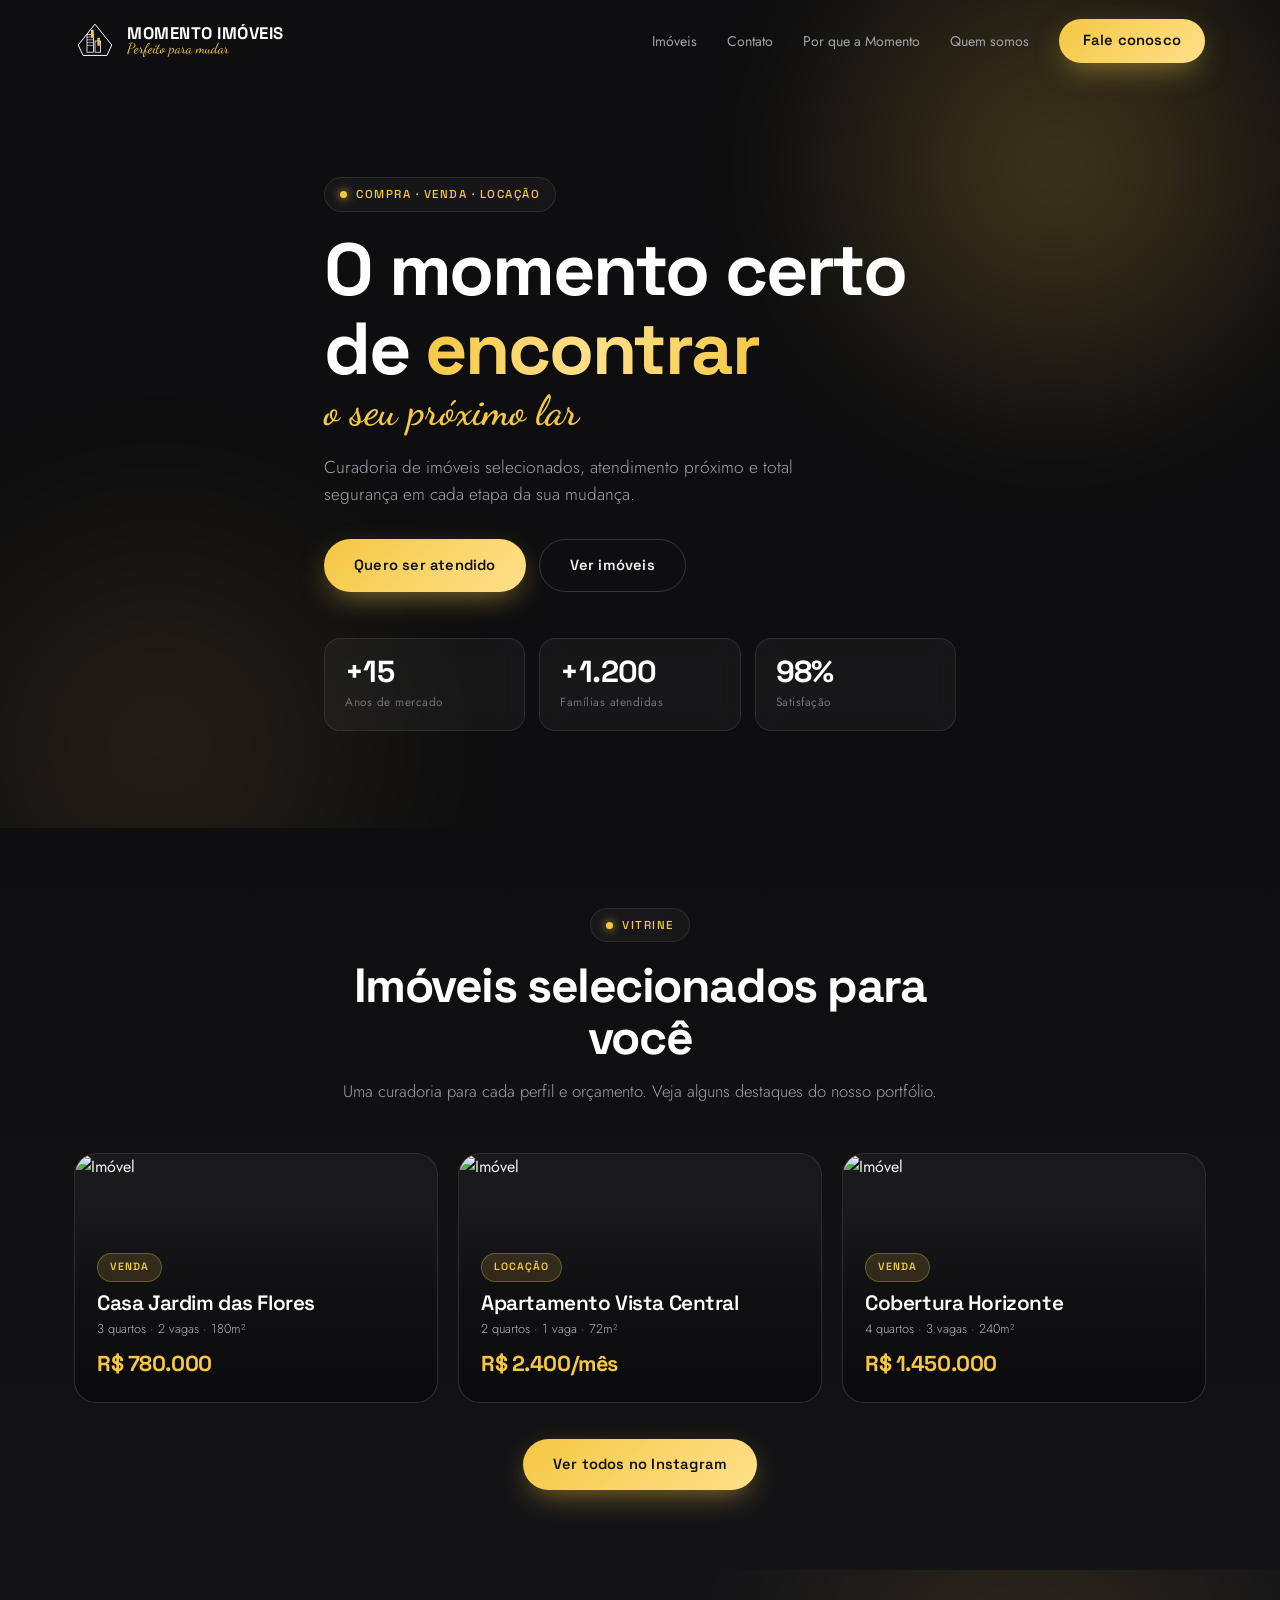
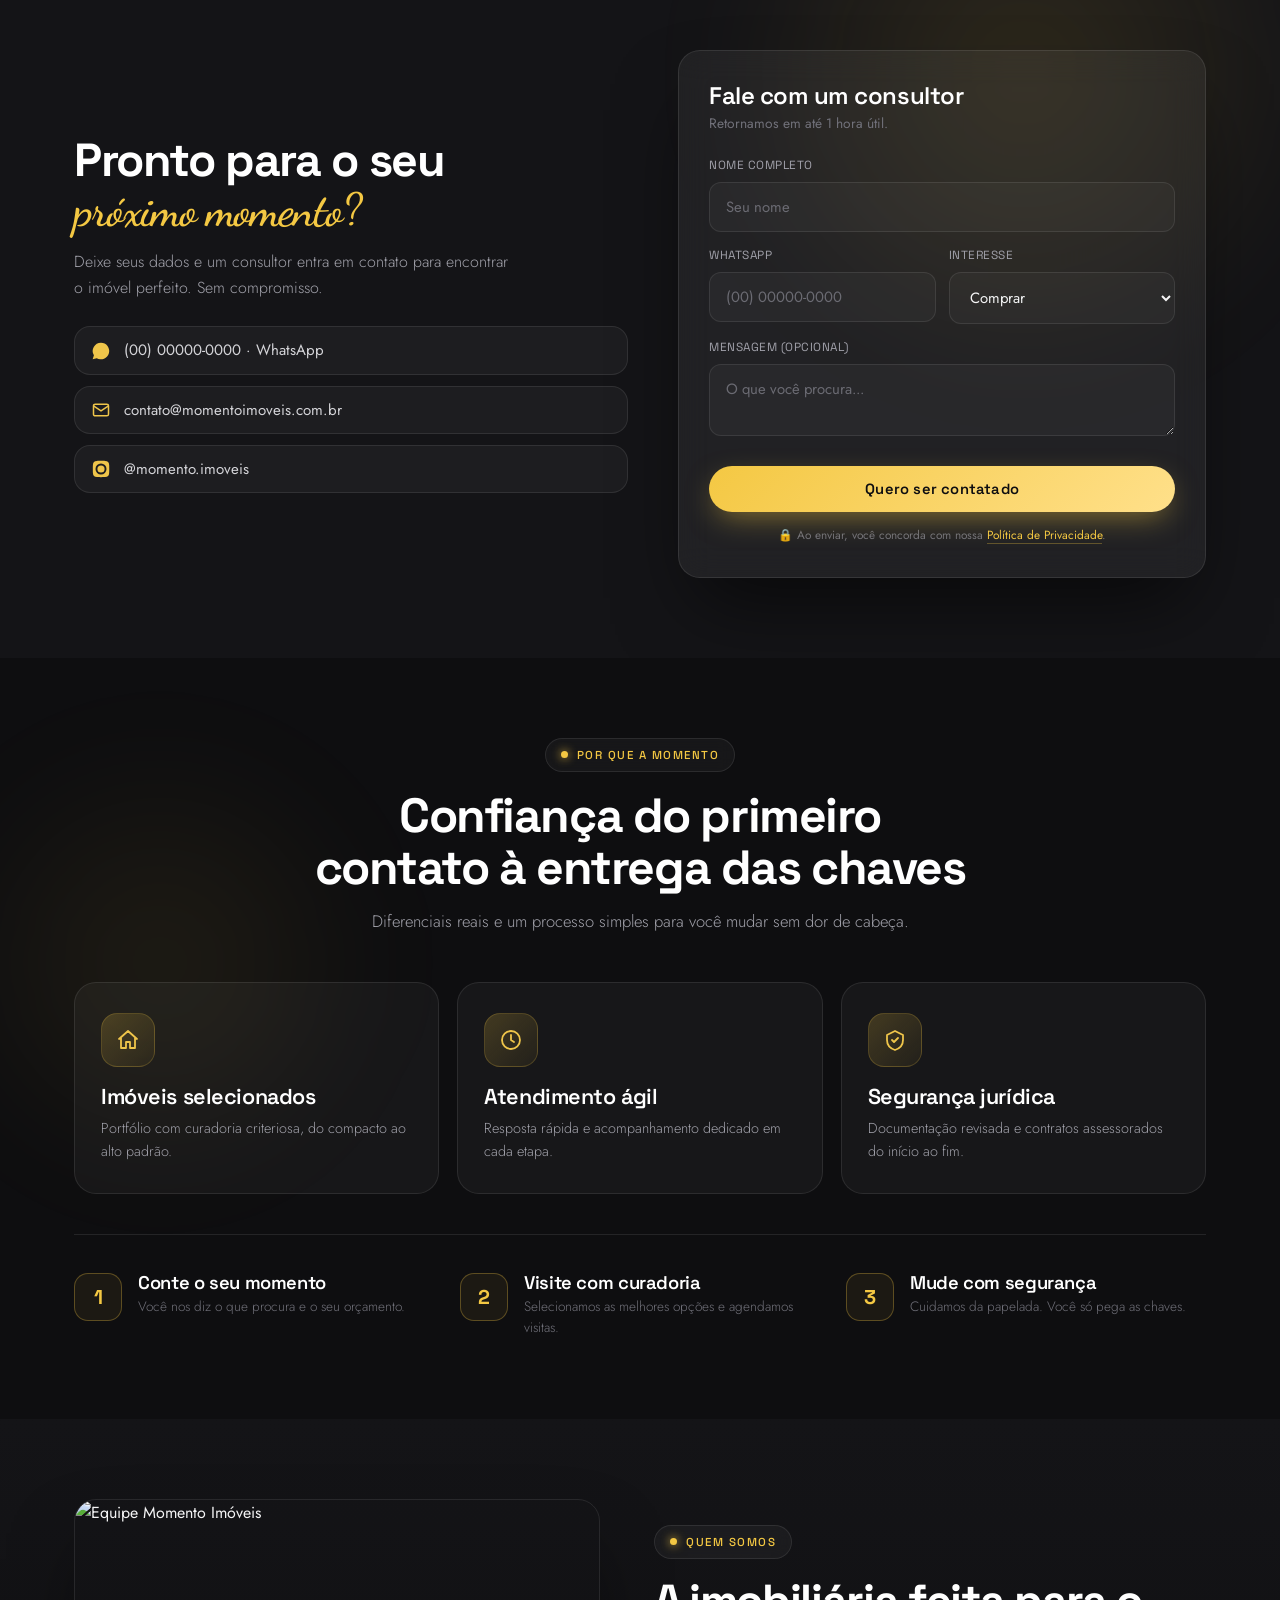
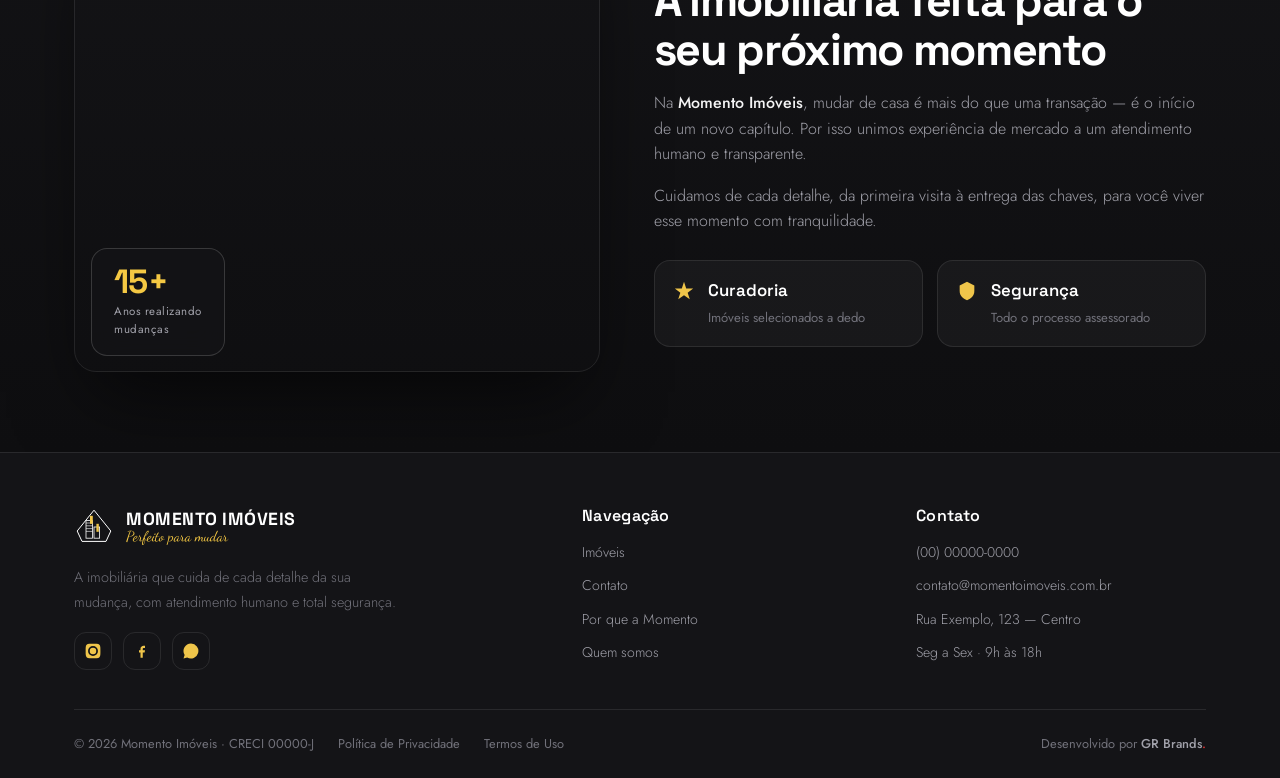
==== index.html @ 6d459412 "Add files via upload" ====
<!DOCTYPE html>
<html lang="pt-BR">
<head>
<meta charset="UTF-8">
<meta name="viewport" content="width=device-width, initial-scale=1.0">
<title>Momento Imóveis — Perfeito para mudar</title>
<meta name="description" content="Momento Imóveis: encontre o imóvel perfeito para o seu próximo momento. Compra, venda e locação com atendimento personalizado.">
<link rel="icon" type="image/svg+xml" href="favicon.svg">
<link rel="apple-touch-icon" href="favicon.svg">
<link rel="preconnect" href="https://fonts.googleapis.com">
<link rel="preconnect" href="https://fonts.gstatic.com" crossorigin>
<link href="https://fonts.googleapis.com/css2?family=Dancing+Script:wght@600&family=Jost:wght@300;400;500;600;700&family=Space+Grotesk:wght@400;500;600;700&display=swap" rel="stylesheet">
<link rel="stylesheet" href="styles.css">
</head>
<body>

<!-- HEADER -->
<header id="header">
  <div class="wrap nav">
    <a href="#topo" class="brand">
      <svg class="logo-mark" viewBox="0 0 100 100" fill="none" xmlns="http://www.w3.org/2000/svg" aria-hidden="true">
        <path d="M20 86 L8 60 L50 8 L92 60 L80 86 Z" stroke="#fff" stroke-width="2.5" fill="none"/>
        <rect x="30" y="34" width="16" height="44" stroke="#fff" stroke-width="2" fill="none"/>
        <path d="M30 40h16M30 47h16M30 54h16M30 61h16" stroke="#fff" stroke-width="1.5"/>
        <rect x="50" y="50" width="14" height="28" stroke="#fff" stroke-width="2" fill="none"/>
        <rect x="40" y="22" width="7" height="20" fill="#efc54a"/>
        <rect x="56" y="42" width="6" height="20" fill="#efc54a"/>
      </svg>
      <span class="brand-text"><span class="name">MOMENTO IMÓVEIS</span><span class="tag">Perfeito para mudar</span></span>
    </a>
    <nav class="nav-links" id="navLinks">
      <a href="#imoveis">Imóveis</a>
      <a href="#contato">Contato</a>
      <a href="#porque">Por que a Momento</a>
      <a href="#sobre">Quem somos</a>
      <a href="#contato" class="btn" style="padding:10px 24px">Fale conosco</a>
    </nav>
    <button class="menu-toggle" id="menuToggle" aria-label="Menu"><span></span><span></span><span></span></button>
  </div>
</header>

<!-- 1. HERO -->
<section class="hero" id="topo">
  <div class="hero-bg"></div>
  <div class="wrap hero-content reveal">
    <span class="eyebrow">Compra · Venda · Locação</span>
    <h1>O momento certo de <span class="grad-text">encontrar</span><span class="script">o seu próximo lar</span></h1>
    <p>Curadoria de imóveis selecionados, atendimento próximo e total segurança em cada etapa da sua mudança.</p>
    <div class="hero-cta">
      <a href="#contato" class="btn">Quero ser atendido</a>
      <a href="#imoveis" class="btn btn-ghost">Ver imóveis</a>
    </div>
    <div class="hero-stats">
      <div><div class="num">+15</div><div class="lbl">Anos de mercado</div></div>
      <div><div class="num">+1.200</div><div class="lbl">Famílias atendidas</div></div>
      <div><div class="num">98%</div><div class="lbl">Satisfação</div></div>
    </div>
  </div>
</section>

<!-- 2. GALERIA -->
<section class="gallery" id="imoveis">
  <div class="wrap">
    <div class="sec-head reveal">
      <span class="eyebrow dark">Vitrine</span>
      <h2>Imóveis selecionados para você</h2>
      <p>Uma curadoria para cada perfil e orçamento. Veja alguns destaques do nosso portfólio.</p>
    </div>
    <div class="grid">
      <div class="prop reveal">
        <img src="https://images.unsplash.com/photo-1568605114967-8130f3a36994?auto=format&fit=crop&w=700&q=80" alt="Imóvel">
        <div class="info"><span class="tagp">Venda</span><h3>Casa Jardim das Flores</h3><div class="meta">3 quartos · 2 vagas · 180m²</div><div class="price">R$ 780.000</div></div>
      </div>
      <div class="prop reveal">
        <img src="https://images.unsplash.com/photo-1545324418-cc1a3fa10c00?auto=format&fit=crop&w=700&q=80" alt="Imóvel">
        <div class="info"><span class="tagp">Locação</span><h3>Apartamento Vista Central</h3><div class="meta">2 quartos · 1 vaga · 72m²</div><div class="price">R$ 2.400/mês</div></div>
      </div>
      <div class="prop reveal">
        <img src="https://images.unsplash.com/photo-1512917774080-9991f1c4c750?auto=format&fit=crop&w=700&q=80" alt="Imóvel">
        <div class="info"><span class="tagp">Venda</span><h3>Cobertura Horizonte</h3><div class="meta">4 quartos · 3 vagas · 240m²</div><div class="price">R$ 1.450.000</div></div>
      </div>
    </div>
    <div class="center reveal">
      <a href="https://www.instagram.com/momento.imoveis/" target="_blank" rel="noopener" class="btn">Ver todos no Instagram</a>
    </div>
  </div>
</section>

<!-- 3. FORMULÁRIO (3ª dobra) -->
<section class="lead" id="contato">
  <div class="wrap lead-grid">
    <div class="lead-text reveal">
      <h2>Pronto para o seu <span class="script">próximo momento?</span></h2>
      <p>Deixe seus dados e um consultor entra em contato para encontrar o imóvel perfeito. Sem compromisso.</p>
      <div class="lead-contacts">
        <a href="https://wa.me/5500000000000" target="_blank" rel="noopener"><svg width="20" height="20" viewBox="0 0 24 24" fill="#efc54a"><path d="M12 2a10 10 0 00-8.5 15.2L2 22l4.9-1.3A10 10 0 1012 2z"/></svg> (00) 00000-0000 · WhatsApp</a>
        <a href="mailto:contato@momentoimoveis.com.br"><svg width="20" height="20" viewBox="0 0 24 24" fill="none"><rect x="3" y="5" width="18" height="14" rx="2" stroke="#efc54a" stroke-width="1.8"/><path d="M3 7l9 6 9-6" stroke="#efc54a" stroke-width="1.8"/></svg> contato@momentoimoveis.com.br</a>
        <a href="https://www.instagram.com/momento.imoveis/" target="_blank" rel="noopener"><svg width="20" height="20" viewBox="0 0 24 24" fill="#efc54a"><path d="M12 2.2c3.2 0 3.6 0 4.9.1 3.3.1 4.8 1.7 4.9 4.9.1 1.3.1 1.6.1 4.8s0 3.6-.1 4.8c-.1 3.2-1.6 4.8-4.9 4.9-1.3.1-1.6.1-4.9.1s-3.6 0-4.8-.1c-3.3-.1-4.8-1.7-4.9-4.9C2.2 15.6 2.2 15.2 2.2 12s0-3.6.1-4.9C2.4 3.9 3.9 2.4 7.1 2.3 8.4 2.2 8.8 2.2 12 2.2zm0 3.2A6.6 6.6 0 1018.6 12 6.6 6.6 0 0012 5.4zm0 10.9A4.3 4.3 0 1116.3 12 4.3 4.3 0 0112 16.3zm6.8-11.2a1.5 1.5 0 11-1.5-1.5 1.5 1.5 0 011.5 1.5z"/></svg> @momento.imoveis</a>
      </div>
    </div>
    <form class="reveal" id="leadForm">
      <h3>Fale com um consultor</h3>
      <p class="sub">Retornamos em até 1 hora útil.</p>
      <div class="field"><label for="nome">Nome completo</label><input id="nome" type="text" placeholder="Seu nome" required></div>
      <div class="row2">
        <div class="field"><label for="tel">WhatsApp</label><input id="tel" type="tel" placeholder="(00) 00000-0000" required></div>
        <div class="field"><label for="interesse">Interesse</label>
          <select id="interesse"><option>Comprar</option><option>Alugar</option><option>Vender/anunciar</option><option>Dúvidas</option></select>
        </div>
      </div>
      <div class="field"><label for="msg">Mensagem (opcional)</label><textarea id="msg" rows="2" placeholder="O que você procura..."></textarea></div>
      <button type="submit" class="btn">Quero ser contatado</button>
      <p class="privacy">🔒 Ao enviar, você concorda com nossa <a href="#" data-modal="modalPrivacidade">Política de Privacidade</a>.</p>
    </form>
  </div>
</section>

<!-- 4. POR QUE A MOMENTO + COMO FUNCIONA (mesclado) -->
<section class="why" id="porque">
  <div class="wrap">
    <div class="sec-head reveal">
      <span class="eyebrow">Por que a Momento</span>
      <h2>Confiança do primeiro contato à entrega das chaves</h2>
      <p>Diferenciais reais e um processo simples para você mudar sem dor de cabeça.</p>
    </div>
    <div class="why-grid">
      <div class="why-card reveal">
        <div class="ico"><svg width="24" height="24" viewBox="0 0 24 24" fill="none"><path d="M3 11l9-8 9 8M5 10v10h5v-6h4v6h5V10" stroke="#efc54a" stroke-width="1.8" stroke-linecap="round" stroke-linejoin="round"/></svg></div>
        <h3>Imóveis selecionados</h3><p>Portfólio com curadoria criteriosa, do compacto ao alto padrão.</p>
      </div>
      <div class="why-card reveal">
        <div class="ico"><svg width="24" height="24" viewBox="0 0 24 24" fill="none"><path d="M12 3a9 9 0 100 18 9 9 0 000-18zm0 4v5l3 2" stroke="#efc54a" stroke-width="1.8" stroke-linecap="round" stroke-linejoin="round"/></svg></div>
        <h3>Atendimento ágil</h3><p>Resposta rápida e acompanhamento dedicado em cada etapa.</p>
      </div>
      <div class="why-card reveal">
        <div class="ico"><svg width="24" height="24" viewBox="0 0 24 24" fill="none"><path d="M9 12l2 2 4-4M12 3l8 4v5c0 5-3.4 8.5-8 10-4.6-1.5-8-5-8-10V7z" stroke="#efc54a" stroke-width="1.8" stroke-linecap="round" stroke-linejoin="round"/></svg></div>
        <h3>Segurança jurídica</h3><p>Documentação revisada e contratos assessorados do início ao fim.</p>
      </div>
    </div>
    <div class="steps-bar">
      <div class="step reveal"><div class="n">1</div><div><h4>Conte o seu momento</h4><p>Você nos diz o que procura e o seu orçamento.</p></div></div>
      <div class="step reveal"><div class="n">2</div><div><h4>Visite com curadoria</h4><p>Selecionamos as melhores opções e agendamos visitas.</p></div></div>
      <div class="step reveal"><div class="n">3</div><div><h4>Mude com segurança</h4><p>Cuidamos da papelada. Você só pega as chaves.</p></div></div>
    </div>
  </div>
</section>

<!-- 5. QUEM SOMOS -->
<section id="sobre">
  <div class="wrap about-grid">
    <div class="about-img reveal">
      <img src="https://images.unsplash.com/photo-1582407947304-fd86f028f716?auto=format&fit=crop&w=900&q=80" alt="Equipe Momento Imóveis">
      <div class="badge"><div class="num">15+</div><div class="lbl">Anos realizando<br>mudanças</div></div>
    </div>
    <div class="about-text reveal">
      <span class="eyebrow dark">Quem somos</span>
      <h2>A imobiliária feita para o seu próximo momento</h2>
      <p>Na <strong>Momento Imóveis</strong>, mudar de casa é mais do que uma transação — é o início de um novo capítulo. Por isso unimos experiência de mercado a um atendimento humano e transparente.</p>
      <p>Cuidamos de cada detalhe, da primeira visita à entrega das chaves, para você viver esse momento com tranquilidade.</p>
      <div class="about-values">
        <div class="v"><svg width="22" height="22" viewBox="0 0 24 24"><path d="M12 2l2.4 7.4H22l-6 4.5 2.3 7.1-6.3-4.5L5.7 21 8 13.9 2 9.4h7.6z" fill="#efc54a"/></svg><div><strong>Curadoria</strong><span>Imóveis selecionados a dedo</span></div></div>
        <div class="v"><svg width="22" height="22" viewBox="0 0 24 24"><path d="M12 2l8 4v6c0 5-3.4 8.5-8 10-4.6-1.5-8-5-8-10V6z" fill="#efc54a"/></svg><div><strong>Segurança</strong><span>Todo o processo assessorado</span></div></div>
      </div>
    </div>
  </div>
</section>

<!-- FOOTER -->
<footer>
  <div class="wrap">
    <div class="foot-grid">
      <div class="foot-brand">
        <div class="brand">
          <svg class="logo-mark" viewBox="0 0 100 100" fill="none" xmlns="http://www.w3.org/2000/svg" aria-hidden="true">
            <path d="M20 86 L8 60 L50 8 L92 60 L80 86 Z" stroke="#fff" stroke-width="2.5" fill="none"/>
            <rect x="30" y="34" width="16" height="44" stroke="#fff" stroke-width="2" fill="none"/>
            <path d="M30 40h16M30 47h16M30 54h16M30 61h16" stroke="#fff" stroke-width="1.5"/>
            <rect x="50" y="50" width="14" height="28" stroke="#fff" stroke-width="2" fill="none"/>
            <rect x="40" y="22" width="7" height="20" fill="#efc54a"/>
            <rect x="56" y="42" width="6" height="20" fill="#efc54a"/>
          </svg>
          <span class="brand-text"><span class="name">MOMENTO IMÓVEIS</span><span class="tag">Perfeito para mudar</span></span>
        </div>
        <p>A imobiliária que cuida de cada detalhe da sua mudança, com atendimento humano e total segurança.</p>
        <div class="socials">
          <a href="https://www.instagram.com/momento.imoveis/" target="_blank" rel="noopener" aria-label="Instagram"><svg width="18" height="18" viewBox="0 0 24 24"><path fill="#efc54a" d="M12 2.2c3.2 0 3.6 0 4.9.1 3.3.1 4.8 1.7 4.9 4.9.1 1.3.1 1.6.1 4.8s0 3.6-.1 4.8c-.1 3.2-1.6 4.8-4.9 4.9-1.3.1-1.6.1-4.9.1s-3.6 0-4.8-.1c-3.3-.1-4.8-1.7-4.9-4.9C2.2 15.6 2.2 15.2 2.2 12s0-3.6.1-4.9C2.4 3.9 3.9 2.4 7.1 2.3 8.4 2.2 8.8 2.2 12 2.2zm0 3.2A6.6 6.6 0 1018.6 12 6.6 6.6 0 0012 5.4zm0 10.9A4.3 4.3 0 1116.3 12 4.3 4.3 0 0112 16.3zm6.8-11.2a1.5 1.5 0 11-1.5-1.5 1.5 1.5 0 011.5 1.5z"/></svg></a>
          <a href="#" aria-label="Facebook"><svg width="18" height="18" viewBox="0 0 24 24"><path fill="#efc54a" d="M14 8h2V5h-2c-2.2 0-4 1.8-4 4v2H8v3h2v7h3v-7h2.5l.5-3H13V9c0-.6.4-1 1-1z"/></svg></a>
          <a href="https://wa.me/5500000000000" target="_blank" rel="noopener" aria-label="WhatsApp"><svg width="18" height="18" viewBox="0 0 24 24"><path fill="#efc54a" d="M12 2a10 10 0 00-8.5 15.2L2 22l4.9-1.3A10 10 0 1012 2z"/></svg></a>
        </div>
      </div>
      <div class="foot-col">
        <h4>Navegação</h4>
        <a href="#imoveis">Imóveis</a><a href="#contato">Contato</a><a href="#porque">Por que a Momento</a><a href="#sobre">Quem somos</a>
      </div>
      <div class="foot-col">
        <h4>Contato</h4>
        <p>(00) 00000-0000</p><p>contato@momentoimoveis.com.br</p><p>Rua Exemplo, 123 — Centro</p><p>Seg a Sex · 9h às 18h</p>
      </div>
    </div>
    <div class="foot-bottom">
      <div class="foot-legal">
        <span>© <span id="year">2026</span> Momento Imóveis · CRECI 00000-J</span>
        <a data-modal="modalPrivacidade">Política de Privacidade</a>
        <a data-modal="modalTermos">Termos de Uso</a>
      </div>
      <div class="foot-by">
        Desenvolvido por <a href="https://grbrands.com.br" target="_blank" rel="noopener">GR Brands<span class="dot">.</span></a>
      </div>
    </div>
  </div>
</footer>

<!-- MODAL: POLÍTICA DE PRIVACIDADE -->
<div class="modal-overlay" id="modalPrivacidade" role="dialog" aria-modal="true" aria-labelledby="tPriv">
  <div class="modal">
    <div class="modal-head">
      <div>
        <h3 id="tPriv">Política de Privacidade</h3>
        <p class="upd">Em conformidade com a Lei nº 13.709/2018 (LGPD) · Última atualização: 2026</p>
      </div>
      <button class="modal-close" aria-label="Fechar">&times;</button>
    </div>
    <div class="modal-body">
      <p>A <strong>Momento Imóveis</strong> ("nós") respeita a sua privacidade e está comprometida com a proteção dos seus dados pessoais, nos termos da <strong>Lei Geral de Proteção de Dados — Lei nº 13.709/2018 (LGPD)</strong>.</p>

      <h4>1. Dados que coletamos</h4>
      <p>Coletamos os dados que você nos fornece voluntariamente por meio dos formulários e canais de contato, tais como: nome, telefone/WhatsApp, e-mail e mensagens. Também podemos coletar dados de navegação (cookies, endereço IP e páginas acessadas) para melhorar sua experiência.</p>

      <h4>2. Finalidade do tratamento</h4>
      <ul>
        <li>Responder a solicitações e prestar atendimento sobre imóveis;</li>
        <li>Enviar informações, propostas e oportunidades compatíveis com o seu interesse;</li>
        <li>Cumprir obrigações legais, regulatórias e contratuais;</li>
        <li>Aprimorar nossos serviços e a usabilidade do site.</li>
      </ul>

      <h4>3. Base legal</h4>
      <p>O tratamento ocorre mediante o seu <strong>consentimento</strong>, para a <strong>execução de contrato</strong> ou procedimentos preliminares a seu pedido, e para o atendimento de <strong>obrigações legais</strong> e <strong>legítimo interesse</strong>, conforme o art. 7º da LGPD.</p>

      <h4>4. Compartilhamento</h4>
      <p>Não vendemos seus dados. O compartilhamento ocorre apenas com parceiros e fornecedores estritamente necessários à prestação do serviço (ex.: assessoria jurídica, instituições financeiras e cartórios) e quando exigido por autoridade competente.</p>

      <h4>5. Armazenamento e segurança</h4>
      <p>Adotamos medidas técnicas e administrativas para proteger seus dados contra acessos não autorizados, perda ou alteração. Os dados são mantidos apenas pelo período necessário às finalidades informadas ou às exigências legais.</p>

      <h4>6. Seus direitos como titular</h4>
      <p>Você pode, a qualquer momento e gratuitamente: confirmar a existência de tratamento; acessar, corrigir ou atualizar seus dados; solicitar anonimização, bloqueio ou eliminação; revogar o consentimento; e solicitar a portabilidade, nos termos do art. 18 da LGPD.</p>

      <h4>7. Cookies</h4>
      <p>Utilizamos cookies para funcionamento e análise do site. Você pode gerenciá-los nas configurações do seu navegador.</p>

      <h4>8. Encarregado (DPO) e contato</h4>
      <p>Para exercer seus direitos ou esclarecer dúvidas sobre esta política, entre em contato pelo e-mail <a href="mailto:contato@momentoimoveis.com.br">contato@momentoimoveis.com.br</a>.</p>
    </div>
  </div>
</div>

<!-- MODAL: TERMOS DE USO -->
<div class="modal-overlay" id="modalTermos" role="dialog" aria-modal="true" aria-labelledby="tTermos">
  <div class="modal">
    <div class="modal-head">
      <div>
        <h3 id="tTermos">Termos de Uso</h3>
        <p class="upd">Condições gerais de uso do site · Última atualização: 2026</p>
      </div>
      <button class="modal-close" aria-label="Fechar">&times;</button>
    </div>
    <div class="modal-body">
      <p>Ao acessar e utilizar o site da <strong>Momento Imóveis</strong>, você concorda com os termos e condições abaixo. Caso não concorde, recomendamos não utilizar o site.</p>

      <h4>1. Objeto</h4>
      <p>Este site tem caráter informativo e de captação de contatos, apresentando serviços de intermediação imobiliária (compra, venda e locação) e imóveis disponíveis no portfólio da Momento Imóveis.</p>

      <h4>2. Informações dos imóveis</h4>
      <p>As informações, fotos, valores e características dos imóveis são meramente ilustrativos e podem sofrer alterações sem aviso prévio. Não constituem oferta vinculante; valores e disponibilidade devem ser confirmados diretamente com nossa equipe.</p>

      <h4>3. Uso adequado</h4>
      <ul>
        <li>É vedado utilizar o site para fins ilícitos ou que violem direitos de terceiros;</li>
        <li>É proibido copiar, reproduzir ou distribuir o conteúdo sem autorização;</li>
        <li>O usuário se compromete a fornecer informações verdadeiras nos formulários.</li>
      </ul>

      <h4>4. Propriedade intelectual</h4>
      <p>A marca, o logotipo, os textos e os elementos visuais deste site são protegidos e pertencem à Momento Imóveis ou a seus licenciadores, sendo vedada a utilização sem prévia autorização.</p>

      <h4>5. Limitação de responsabilidade</h4>
      <p>A Momento Imóveis não se responsabiliza por eventuais indisponibilidades técnicas, por links externos de terceiros ou por decisões tomadas exclusivamente com base nas informações do site sem a devida confirmação com a equipe.</p>

      <h4>6. Proteção de dados</h4>
      <p>O tratamento de dados pessoais segue a nossa Política de Privacidade, em conformidade com a Lei nº 13.709/2018 (LGPD).</p>

      <h4>7. Foro e legislação aplicável</h4>
      <p>Estes Termos são regidos pelas leis brasileiras. Fica eleito o foro da comarca da sede da Momento Imóveis para dirimir quaisquer controvérsias.</p>

      <h4>8. Contato</h4>
      <p>Dúvidas sobre estes Termos podem ser enviadas para <a href="mailto:contato@momentoimoveis.com.br">contato@momentoimoveis.com.br</a>.</p>
    </div>
  </div>
</div>

<script src="script.js"></script>
</body>
</html>
---- styles.css ----
:root{
  --bg:#0e0e10;
  --bg-2:#141417;
  --surface:rgba(255,255,255,.04);
  --surface-2:rgba(255,255,255,.06);
  --stroke:rgba(255,255,255,.09);
  --stroke-strong:rgba(255,255,255,.16);
  --gold:#f4c843;
  --gold-2:#ffe08a;
  --gold-deep:#d9ab33;
  --text:#f4f4f5;
  --muted:#a1a1aa;
  --muted-2:#71717a;
  --max:1180px;
  --r:22px;
  --r-sm:16px;
  --glow:0 0 0 1px rgba(244,200,67,.0),0 18px 50px -12px rgba(244,200,67,.35);
}
*{margin:0;padding:0;box-sizing:border-box}
html{scroll-behavior:smooth}
body{font-family:'Jost',sans-serif;color:var(--text);background:var(--bg);line-height:1.6;overflow-x:hidden;-webkit-font-smoothing:antialiased}
h1,h2,h3,h4{font-family:'Space Grotesk',sans-serif;font-weight:600;line-height:1.08;letter-spacing:-.02em}
.script{font-family:'Dancing Script',cursive;color:var(--gold);font-weight:600}
.wrap{max-width:var(--max);margin:0 auto;padding:0 24px}
a{text-decoration:none;color:inherit}
::selection{background:var(--gold);color:#0e0e10}
.grad-text{background:linear-gradient(100deg,var(--gold) 0%,var(--gold-2) 50%,var(--gold) 100%);-webkit-background-clip:text;background-clip:text;color:transparent}

/* PILL / EYEBROW */
.eyebrow{display:inline-flex;align-items:center;gap:9px;color:var(--gold);font-family:'Space Grotesk',sans-serif;font-size:.72rem;letter-spacing:1.5px;text-transform:uppercase;font-weight:500;margin-bottom:18px;padding:7px 15px;border:1px solid var(--stroke);border-radius:50px;background:var(--surface);backdrop-filter:blur(8px)}
.eyebrow::before{content:'';width:7px;height:7px;border-radius:50%;background:var(--gold);box-shadow:0 0 10px var(--gold)}
.eyebrow.dark{color:var(--gold)}

/* BOTÕES */
.btn{position:relative;display:inline-flex;align-items:center;gap:9px;background:linear-gradient(135deg,var(--gold),var(--gold-2));color:#0e0e10;padding:14px 30px;border-radius:50px;font-family:'Space Grotesk',sans-serif;font-weight:600;font-size:.92rem;letter-spacing:.2px;border:none;cursor:pointer;overflow:hidden;transition:transform .3s cubic-bezier(.2,.7,.3,1),box-shadow .3s;box-shadow:0 10px 30px -8px rgba(244,200,67,.55)}
.btn::after{content:'';position:absolute;top:0;left:-120%;width:55%;height:100%;background:linear-gradient(120deg,transparent,rgba(255,255,255,.6),transparent);transform:skewX(-20deg);transition:left .6s}
.btn:hover{transform:translateY(-3px);box-shadow:0 18px 44px -8px rgba(244,200,67,.7)}
.btn:hover::after{left:150%}
.btn-ghost{background:transparent;color:var(--text);border:1px solid var(--stroke-strong);box-shadow:none}
.btn-ghost::after{display:none}
.btn-ghost:hover{background:var(--surface-2);border-color:var(--gold);color:var(--gold);transform:translateY(-3px)}

/* HEADER */
header{position:fixed;top:0;left:0;width:100%;z-index:50;padding:18px 0;transition:all .4s}
header.scrolled{padding:10px 0}
header.scrolled .nav{background:rgba(20,20,23,.72);backdrop-filter:blur(18px);-webkit-backdrop-filter:blur(18px);border:1px solid var(--stroke);border-radius:50px;padding:8px 8px 8px 20px;box-shadow:0 10px 40px rgba(0,0,0,.4)}
.nav{display:flex;align-items:center;justify-content:space-between;transition:all .4s;border:1px solid transparent}
.brand{display:flex;align-items:center;gap:12px}
.brand .logo-mark{width:40px;height:40px;transition:transform .4s}
.brand:hover .logo-mark{transform:rotate(-4deg) scale(1.06)}
.brand-text{display:flex;flex-direction:column;line-height:1}
.brand-text .name{font-family:'Space Grotesk',sans-serif;color:#fff;font-size:1.05rem;font-weight:700;letter-spacing:.5px}
.brand-text .tag{font-family:'Dancing Script',cursive;color:var(--gold);font-size:.9rem;margin-top:1px}
.nav-links{display:flex;gap:30px;align-items:center}
.nav-links a:not(.btn){color:var(--muted);font-size:.88rem;font-weight:400;position:relative;transition:color .25s}
.nav-links a:not(.btn):hover{color:var(--text)}
.menu-toggle{display:none;background:none;border:none;cursor:pointer;flex-direction:column;gap:5px}
.menu-toggle span{width:25px;height:2px;background:#fff;border-radius:2px;transition:.3s}

/* HERO */
.hero{position:relative;min-height:92vh;display:flex;align-items:center;overflow:hidden;background:var(--bg)}
.hero::before{content:'';position:absolute;top:-20%;right:-10%;width:55%;height:80%;background:radial-gradient(circle,rgba(244,200,67,.22),transparent 65%);filter:blur(40px);pointer-events:none}
.hero::after{content:'';position:absolute;bottom:-30%;left:-15%;width:55%;height:80%;background:radial-gradient(circle,rgba(244,200,67,.1),transparent 65%);filter:blur(50px);pointer-events:none}
.hero-bg{position:absolute;inset:0;background:url('https://images.unsplash.com/photo-1545324418-cc1a3fa10c00?auto=format&fit=crop&w=1600&q=80') center/cover;opacity:.18;mix-blend-mode:luminosity}
.hero-content{position:relative;z-index:2;max-width:680px;padding-top:80px}
.hero h1{font-size:clamp(2.4rem,6vw,4.6rem);color:#fff;margin-bottom:6px;font-weight:700;letter-spacing:-.03em}
.hero h1 .script{display:block;font-size:clamp(1.7rem,4vw,2.6rem);letter-spacing:0;font-weight:600}
.hero p{font-size:1.08rem;font-weight:300;color:var(--muted);margin:20px 0 30px;max-width:500px}
.hero-cta{display:flex;gap:13px;flex-wrap:wrap}
.hero-stats{display:flex;gap:14px;margin-top:46px;flex-wrap:wrap}
.hero-stats>div{flex:1;min-width:120px;background:var(--surface);border:1px solid var(--stroke);border-radius:var(--r-sm);padding:18px 20px;backdrop-filter:blur(10px);transition:border-color .3s,transform .3s}
.hero-stats>div:hover{border-color:rgba(244,200,67,.4);transform:translateY(-4px)}
.hero-stats .num{font-family:'Space Grotesk',sans-serif;font-size:1.9rem;color:#fff;font-weight:700;line-height:1;letter-spacing:-.02em}
.hero-stats .lbl{font-size:.74rem;color:var(--muted-2);letter-spacing:.5px;margin-top:5px}

/* SECTION BASE */
section{padding:80px 0;position:relative}
.sec-head{text-align:center;max-width:660px;margin:0 auto 48px}
.sec-head h2{font-size:clamp(2rem,4vw,3rem);color:#fff;font-weight:700;letter-spacing:-.03em}
.sec-head p{color:var(--muted);margin-top:14px;font-weight:300;font-size:1.04rem}

/* GALERIA */
.gallery{background:linear-gradient(var(--bg),var(--bg-2))}
.gallery .grid{display:grid;grid-template-columns:repeat(3,1fr);gap:20px}
.prop{position:relative;border-radius:var(--r);overflow:hidden;cursor:pointer;border:1px solid var(--stroke);background:var(--surface);transition:transform .4s,box-shadow .4s,border-color .4s}
.prop:hover{transform:translateY(-7px);border-color:rgba(244,200,67,.35);box-shadow:0 30px 60px -20px rgba(0,0,0,.7)}
.prop img{width:100%;height:248px;object-fit:cover;display:block;transition:transform .7s}
.prop:hover img{transform:scale(1.08)}
.prop .info{position:absolute;left:0;bottom:0;width:100%;padding:50px 22px 20px;color:#fff;background:linear-gradient(transparent,rgba(10,10,12,.6) 40%,rgba(10,10,12,.95))}
.prop .tagp{display:inline-flex;align-items:center;gap:6px;background:rgba(244,200,67,.14);color:var(--gold);font-family:'Space Grotesk',sans-serif;font-size:.66rem;font-weight:600;letter-spacing:1px;text-transform:uppercase;padding:5px 12px;border-radius:50px;margin-bottom:10px;border:1px solid rgba(244,200,67,.3)}
.prop h3{font-size:1.3rem;color:#fff;line-height:1.1;font-weight:600}
.prop .meta{font-size:.8rem;color:#b8b8bd;font-weight:300;margin-top:4px}
.prop .price{font-family:'Space Grotesk',sans-serif;font-size:1.35rem;color:var(--gold);font-weight:700;margin-top:8px;letter-spacing:-.02em}
.gallery .center{text-align:center;margin-top:36px}

/* FORMULÁRIO (3ª dobra) */
.lead{position:relative;background:var(--bg-2);overflow:hidden}
.lead::before{content:'';position:absolute;top:-30%;left:50%;width:60%;height:90%;background:radial-gradient(circle,rgba(244,200,67,.12),transparent 65%);filter:blur(50px);pointer-events:none}
.lead-grid{position:relative;z-index:2;display:grid;grid-template-columns:1.05fr 1fr;gap:50px;align-items:center}
.lead-text h2{font-size:clamp(1.9rem,3.8vw,2.9rem);color:#fff;margin-bottom:14px;font-weight:700;letter-spacing:-.03em}
.lead-text h2 .script{display:block}
.lead-text p{color:var(--muted);font-weight:300;margin-bottom:26px;max-width:440px}
.lead-contacts{display:flex;flex-direction:column;gap:11px}
.lead-contacts a{display:flex;align-items:center;gap:13px;color:#d4d4d8;font-size:.94rem;padding:11px 16px;border:1px solid var(--stroke);border-radius:var(--r-sm);background:var(--surface);transition:border-color .25s,transform .25s,color .25s}
.lead-contacts a:hover{color:var(--gold);border-color:rgba(244,200,67,.4);transform:translateX(4px)}
form{position:relative;background:var(--surface-2);border:1px solid var(--stroke);border-radius:var(--r);padding:32px 30px;backdrop-filter:blur(16px);-webkit-backdrop-filter:blur(16px);box-shadow:0 40px 80px -20px rgba(0,0,0,.6)}
form h3{color:#fff;font-size:1.5rem;margin-bottom:3px;font-weight:600}
form .sub{color:var(--muted-2);font-size:.86rem;margin-bottom:22px}
.field{margin-bottom:14px}
.field label{display:block;font-family:'Space Grotesk',sans-serif;font-size:.74rem;color:var(--muted);margin-bottom:7px;letter-spacing:.5px;text-transform:uppercase}
.field input,.field select,.field textarea{width:100%;padding:13px 16px;border:1px solid var(--stroke);border-radius:12px;font-family:'Jost',sans-serif;font-size:.93rem;color:var(--text);background:rgba(255,255,255,.03);transition:border .25s,box-shadow .25s,background .25s}
.field input::placeholder,.field textarea::placeholder{color:#6b6b73}
.field select option{background:#1a1a1e;color:var(--text)}
.field input:focus,.field select:focus,.field textarea:focus{outline:none;border-color:var(--gold);background:rgba(255,255,255,.05);box-shadow:0 0 0 3px rgba(244,200,67,.16)}
.row2{display:grid;grid-template-columns:1fr 1fr;gap:13px}
form .btn{width:100%;justify-content:center;margin-top:8px}
form .privacy{font-size:.74rem;color:var(--muted-2);text-align:center;margin-top:14px}
form .privacy a{color:var(--gold);text-decoration:none;border-bottom:1px solid rgba(244,200,67,.3)}

/* POR QUE + COMO FUNCIONA */
.why{position:relative;background:var(--bg);overflow:hidden}
.why::before{content:'';position:absolute;top:10%;left:-10%;width:45%;height:60%;background:radial-gradient(circle,rgba(244,200,67,.08),transparent 65%);filter:blur(50px)}
.why .wrap{position:relative;z-index:2}
.why-grid{display:grid;grid-template-columns:repeat(3,1fr);gap:18px;margin-bottom:40px}
.why-card{position:relative;background:var(--surface);border:1px solid var(--stroke);border-radius:var(--r);padding:30px 26px;overflow:hidden;transition:transform .35s,border-color .35s,background .35s}
.why-card::before{content:'';position:absolute;inset:0;border-radius:var(--r);padding:1px;background:linear-gradient(135deg,rgba(244,200,67,.5),transparent 40%);-webkit-mask:linear-gradient(#000 0 0) content-box,linear-gradient(#000 0 0);-webkit-mask-composite:xor;mask-composite:exclude;opacity:0;transition:opacity .35s}
.why-card:hover{transform:translateY(-7px);background:var(--surface-2)}
.why-card:hover::before{opacity:1}
.why-card .ico{width:54px;height:54px;border-radius:16px;background:linear-gradient(135deg,rgba(244,200,67,.2),rgba(244,200,67,.05));border:1px solid rgba(244,200,67,.2);display:flex;align-items:center;justify-content:center;margin-bottom:18px}
.why-card h3{font-size:1.35rem;color:#fff;margin-bottom:8px;font-weight:600}
.why-card p{color:var(--muted);font-size:.9rem;font-weight:300}
.steps-bar{display:grid;grid-template-columns:repeat(3,1fr);gap:26px;padding-top:38px;border-top:1px solid var(--stroke)}
.step{display:flex;gap:16px;align-items:flex-start}
.step .n{flex-shrink:0;width:48px;height:48px;border-radius:14px;border:1px solid rgba(244,200,67,.3);color:var(--gold);display:flex;align-items:center;justify-content:center;font-family:'Space Grotesk',sans-serif;font-size:1.25rem;font-weight:700;background:rgba(244,200,67,.06);transition:background .3s,color .3s,transform .3s}
.step:hover .n{background:linear-gradient(135deg,var(--gold),var(--gold-2));color:#0e0e10;transform:translateY(-3px)}
.step h4{font-family:'Space Grotesk',sans-serif;font-size:1.15rem;color:#fff;font-weight:600;margin-bottom:3px}
.step p{color:var(--muted-2);font-size:.85rem;font-weight:300}

/* QUEM SOMOS */
#sobre{background:linear-gradient(var(--bg-2),var(--bg))}
.about-grid{display:grid;grid-template-columns:1fr 1.05fr;gap:54px;align-items:center}
.about-img{position:relative;border-radius:var(--r);overflow:hidden;border:1px solid var(--stroke);box-shadow:0 40px 80px -20px rgba(0,0,0,.6)}
.about-img img{width:100%;display:block;aspect-ratio:4/3.6;object-fit:cover;transition:transform .8s}
.about-img:hover img{transform:scale(1.05)}
.about-img .badge{position:absolute;bottom:16px;left:16px;background:rgba(20,20,23,.7);backdrop-filter:blur(14px);color:#fff;padding:16px 22px;border-radius:var(--r-sm);text-align:left;border:1px solid var(--stroke-strong)}
.about-img .badge .num{font-family:'Space Grotesk',sans-serif;font-size:2.1rem;color:var(--gold);font-weight:700;line-height:1;letter-spacing:-.02em}
.about-img .badge .lbl{font-size:.72rem;letter-spacing:.5px;color:var(--muted);margin-top:3px}
.about-text h2{font-size:clamp(2rem,3.6vw,2.8rem);margin-bottom:16px;color:#fff;font-weight:700;letter-spacing:-.03em}
.about-text p{color:var(--muted);margin-bottom:16px;font-weight:300}
.about-text p strong{color:var(--text);font-weight:500}
.about-values{display:flex;gap:14px;margin-top:26px;flex-wrap:wrap}
.about-values .v{flex:1;min-width:200px;display:flex;gap:13px;align-items:flex-start;background:var(--surface);border:1px solid var(--stroke);border-radius:var(--r-sm);padding:16px 18px;transition:transform .3s,border-color .3s}
.about-values .v:hover{transform:translateY(-4px);border-color:rgba(244,200,67,.35)}
.about-values .v svg{flex-shrink:0;margin-top:3px}
.about-values .v strong{display:block;font-family:'Space Grotesk',sans-serif;font-size:1.05rem;color:#fff;font-weight:600}
.about-values .v span{font-size:.82rem;color:var(--muted-2)}

/* FOOTER */
footer{background:var(--bg-2);color:var(--muted);padding:54px 0 24px;position:relative;border-top:1px solid var(--stroke)}
.foot-grid{display:grid;grid-template-columns:1.6fr 1fr 1fr;gap:44px;margin-bottom:34px}
.foot-brand .brand-text .name{font-size:1.1rem}
.foot-brand p{font-weight:300;font-size:.9rem;margin-top:18px;max-width:330px;line-height:1.7;color:var(--muted-2)}
.foot-col h4{font-family:'Space Grotesk',sans-serif;color:#fff;font-size:1rem;margin-bottom:16px;font-weight:600;letter-spacing:.3px}
.foot-col a,.foot-col p{display:block;font-size:.88rem;margin-bottom:11px;font-weight:300;color:var(--muted);transition:color .2s,transform .2s}
.foot-col a{cursor:pointer}
.foot-col a:hover{color:var(--gold);transform:translateX(3px)}
.socials{display:flex;gap:11px;margin-top:18px}
.socials a{width:38px;height:38px;border-radius:12px;border:1px solid var(--stroke);display:flex;align-items:center;justify-content:center;transition:.3s}
.socials a:hover{background:rgba(244,200,67,.12);border-color:rgba(244,200,67,.4);transform:translateY(-3px)}
.foot-bottom{border-top:1px solid var(--stroke);padding-top:24px;display:flex;align-items:center;justify-content:space-between;gap:16px;flex-wrap:wrap;font-size:.8rem;color:var(--muted-2)}
.foot-legal{display:flex;align-items:center;gap:24px}
.foot-legal a{cursor:pointer;transition:color .2s}
.foot-legal a:hover{color:var(--gold)}
.foot-by a{color:var(--muted);font-weight:500;transition:color .2s}
.foot-by a:hover{color:#fff}
.foot-by .dot{color:#e23636}

/* REVEAL */
.reveal{opacity:0;transform:translateY(30px);transition:opacity .8s,transform .8s}
.reveal.in{opacity:1;transform:none}

/* MODAL */
.modal-overlay{position:fixed;inset:0;z-index:100;display:flex;align-items:center;justify-content:center;padding:24px;background:rgba(10,10,12,.6);backdrop-filter:blur(10px);-webkit-backdrop-filter:blur(10px);opacity:0;visibility:hidden;transition:opacity .35s,visibility .35s}
.modal-overlay.open{opacity:1;visibility:visible}
.modal{background:var(--bg-2);width:100%;max-width:720px;max-height:85vh;border-radius:var(--r);border:1px solid var(--stroke-strong);box-shadow:0 50px 100px rgba(0,0,0,.6);display:flex;flex-direction:column;overflow:hidden;transform:translateY(28px) scale(.97);transition:transform .4s cubic-bezier(.2,.7,.3,1)}
.modal-overlay.open .modal{transform:none}
.modal-head{display:flex;align-items:flex-start;justify-content:space-between;gap:16px;padding:26px 30px 18px;border-bottom:1px solid var(--stroke)}
.modal-head h3{font-size:1.6rem;color:#fff;font-weight:600}
.modal-head .upd{font-size:.75rem;color:var(--muted-2);margin-top:5px;font-weight:300}
.modal-close{background:var(--surface);border:1px solid var(--stroke);cursor:pointer;width:36px;height:36px;border-radius:50%;display:flex;align-items:center;justify-content:center;color:var(--muted);font-size:1.4rem;line-height:1;transition:.2s;flex-shrink:0}
.modal-close:hover{background:var(--surface-2);color:#fff;transform:rotate(90deg)}
.modal-body{padding:22px 30px 30px;overflow-y:auto}
.modal-body h4{font-family:'Space Grotesk',sans-serif;font-size:1.1rem;color:#fff;margin:22px 0 8px;font-weight:600}
.modal-body h4:first-child{margin-top:0}
.modal-body p,.modal-body li{font-size:.92rem;color:var(--muted);font-weight:300;line-height:1.75}
.modal-body ul{padding-left:20px;margin:6px 0}
.modal-body li{margin-bottom:6px}
.modal-body strong{color:var(--text);font-weight:500}
.modal-body a{color:var(--gold);text-decoration:underline}
.modal-body::-webkit-scrollbar{width:8px}
.modal-body::-webkit-scrollbar-thumb{background:#3a3a40;border-radius:8px}

/* RESPONSIVE */
@media(max-width:900px){
  .about-grid,.lead-grid{grid-template-columns:1fr;gap:38px}
  .why-grid,.steps-bar,.gallery .grid{grid-template-columns:1fr}
  .foot-grid{grid-template-columns:1fr;gap:30px}
  .foot-bottom{justify-content:center;text-align:center}
  header.scrolled .nav{border-radius:18px}
  .nav-links{position:fixed;top:0;right:-100%;height:100vh;width:78%;max-width:330px;background:rgba(14,14,16,.96);backdrop-filter:blur(20px);flex-direction:column;justify-content:center;gap:28px;transition:right .4s;box-shadow:-12px 0 44px rgba(0,0,0,.5);border-left:1px solid var(--stroke)}
  .nav-links.open{right:0}
  .nav-links a{font-size:1.1rem}
  .menu-toggle{display:flex;z-index:60}
  .menu-toggle.open span:nth-child(1){transform:translateY(7px) rotate(45deg)}
  .menu-toggle.open span:nth-child(2){opacity:0}
  .menu-toggle.open span:nth-child(3){transform:translateY(-7px) rotate(-45deg)}
}
@media(max-width:520px){
  section{padding:54px 0}
  .row2{grid-template-columns:1fr}
  form{padding:28px 22px}
  .foot-legal{flex-direction:column;gap:9px}
  .modal-head{padding:20px 22px 16px}
  .modal-body{padding:18px 22px 24px}
}
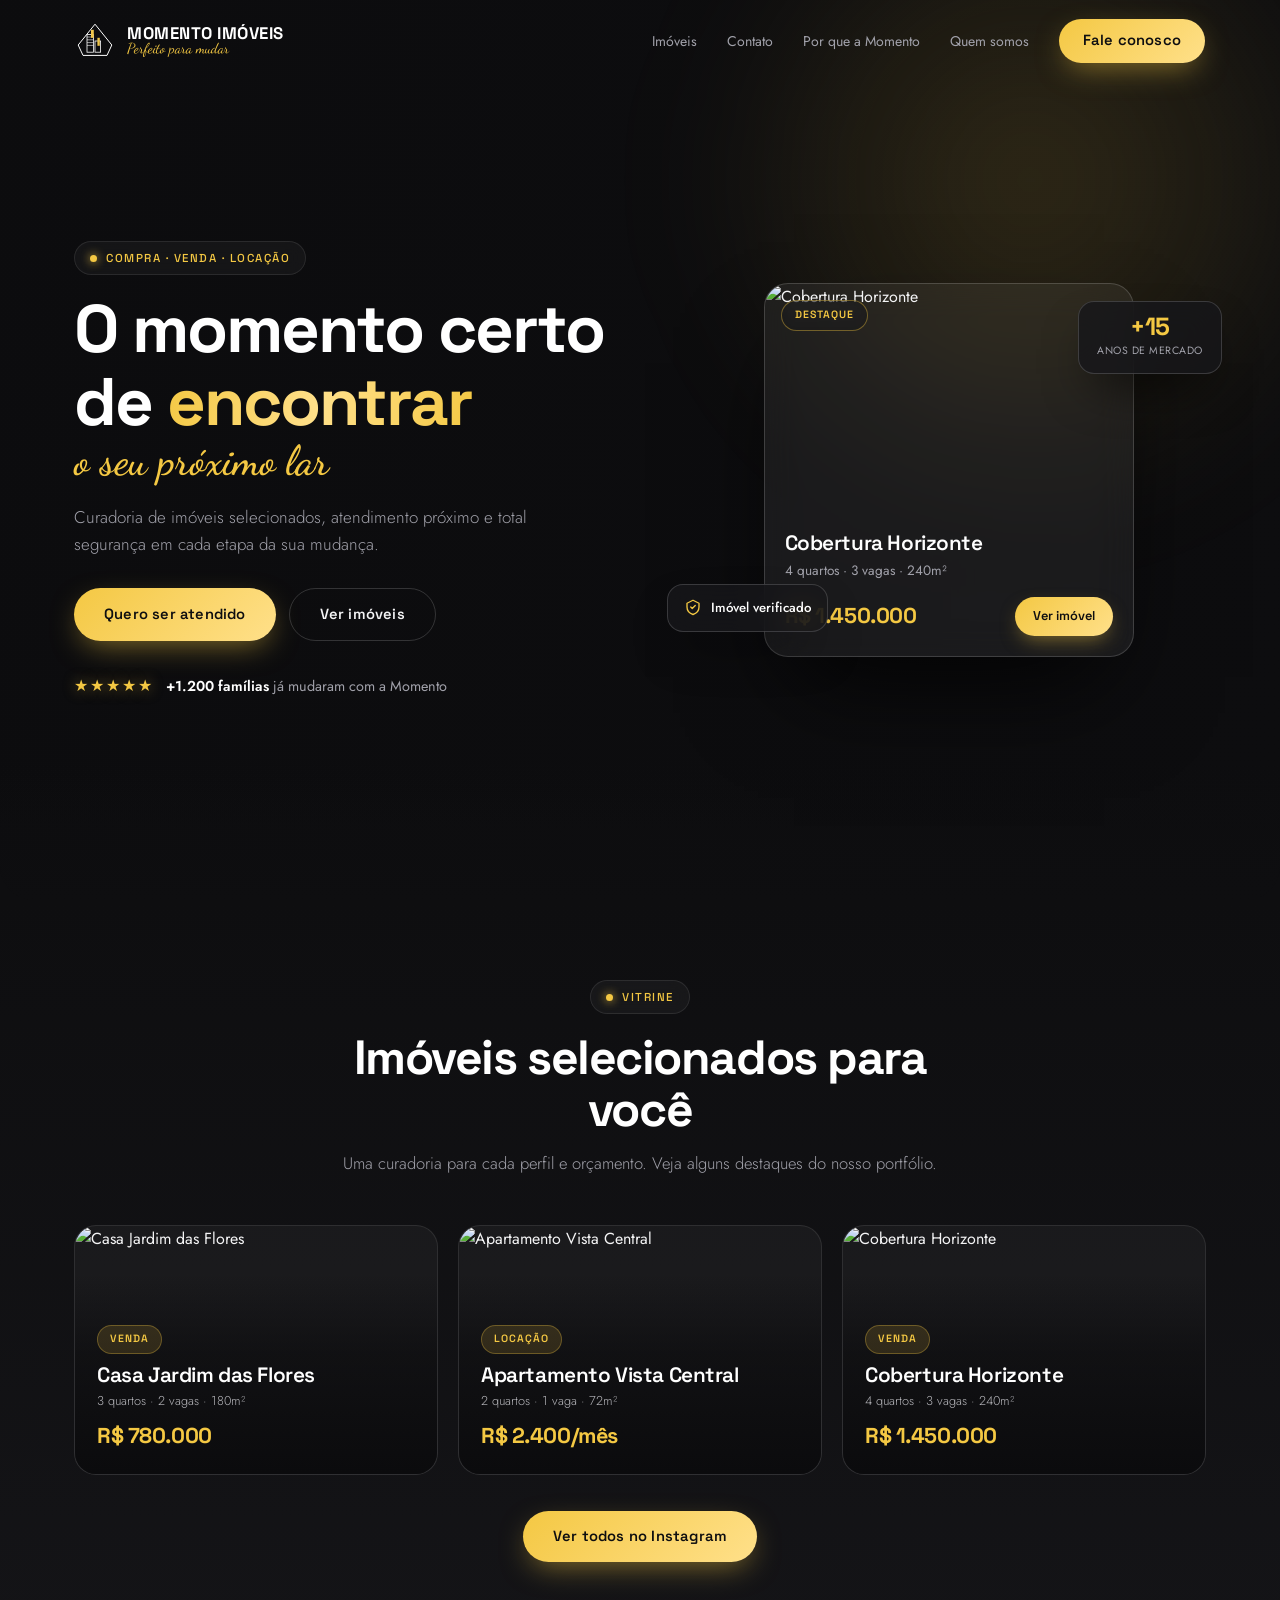
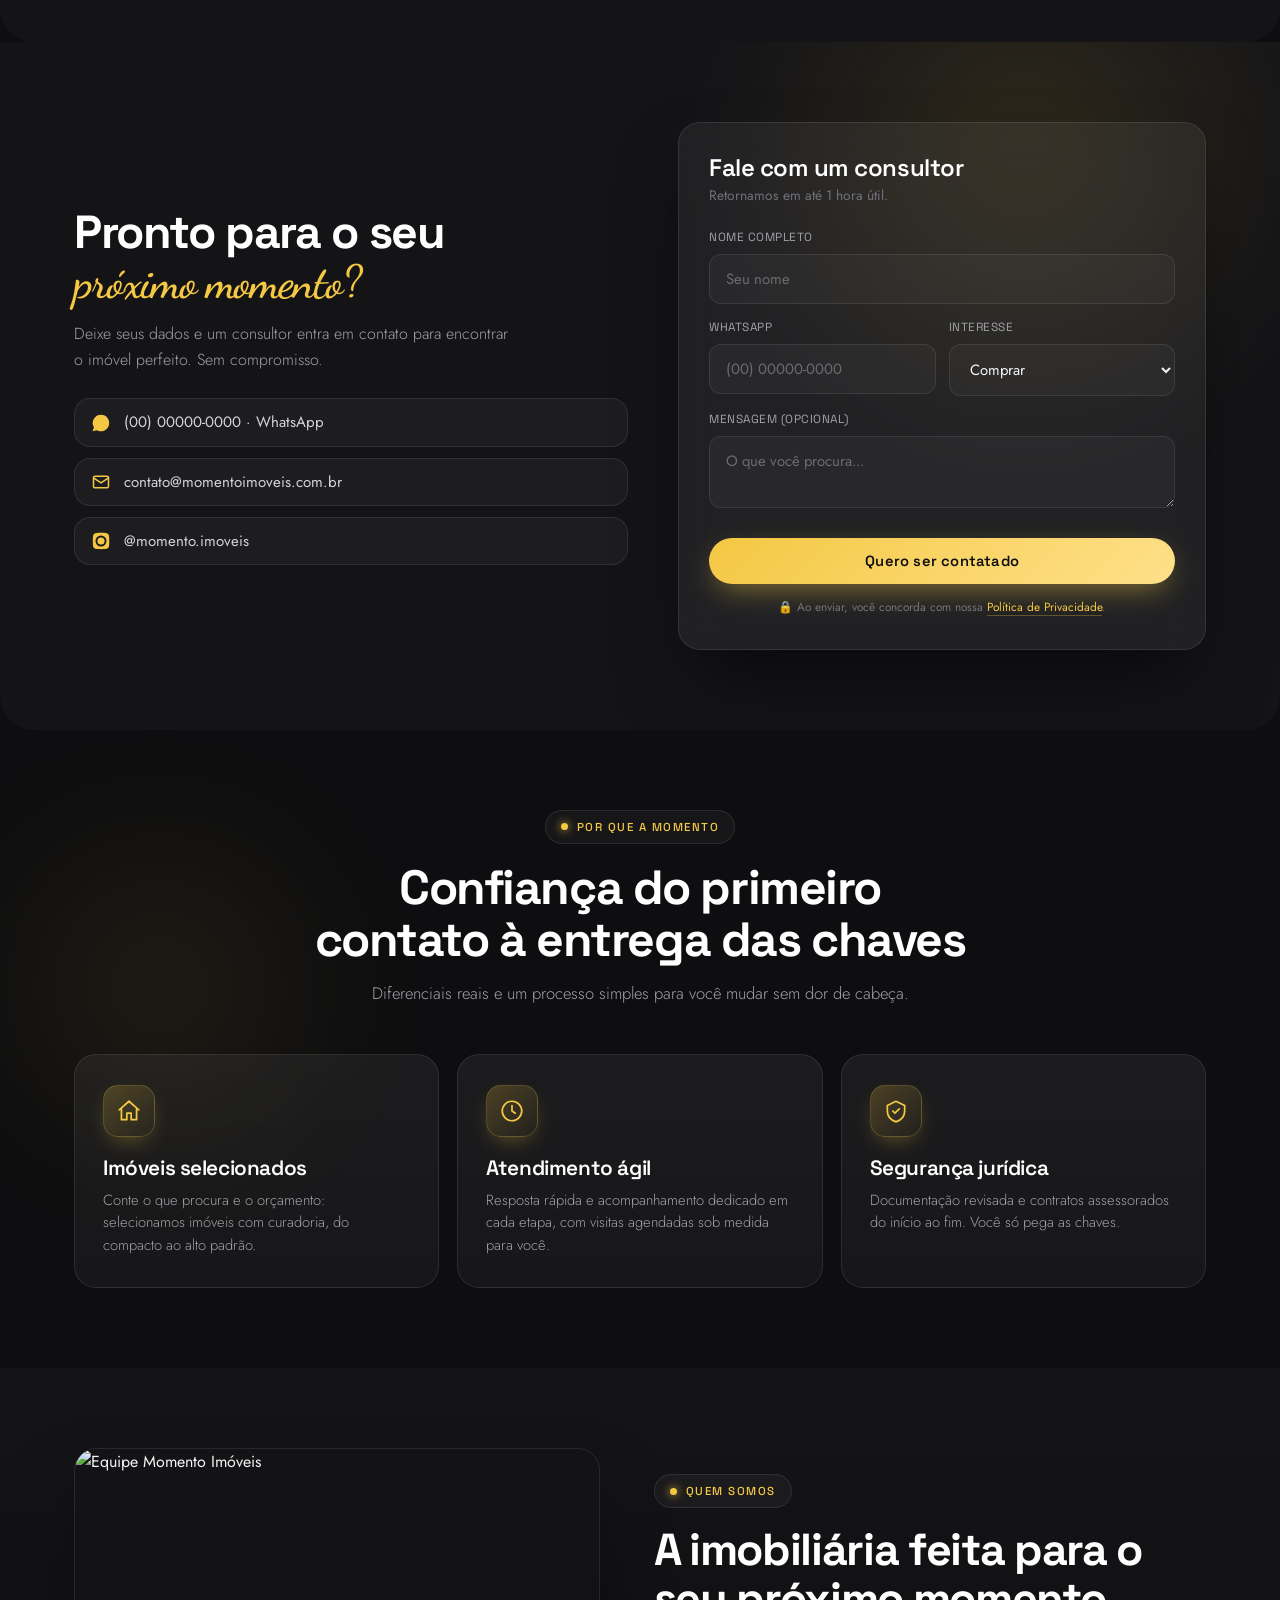
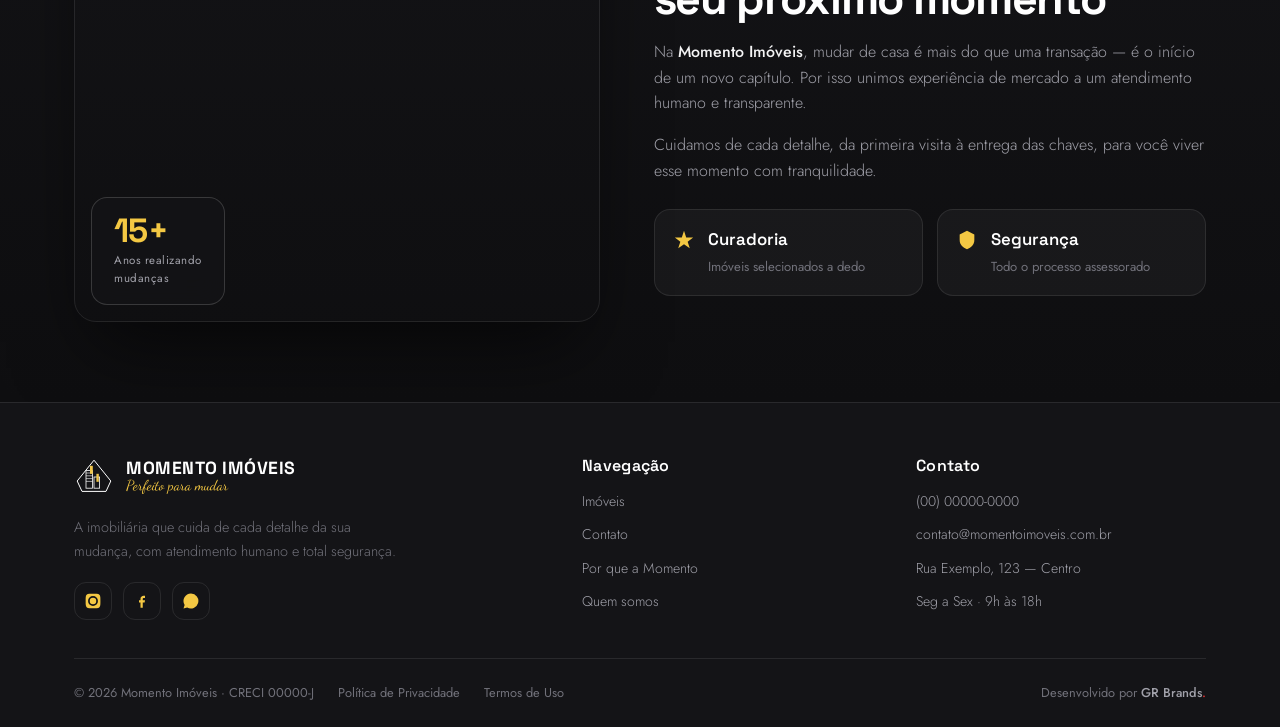
==== commit edc76bf4: "Add files via upload" ====
--- a/index.html
+++ b/index.html
@@ -14,18 +14,27 @@
 </head>
 <body>
 
+<!-- SPRITE: ícones definidos uma vez, reutilizados via <use> -->
+<svg width="0" height="0" style="position:absolute" aria-hidden="true">
+  <symbol id="logo" viewBox="0 0 100 100" fill="none">
+    <path d="M20 86 L8 60 L50 8 L92 60 L80 86 Z" stroke="#fff" stroke-width="2.5"/>
+    <rect x="30" y="34" width="16" height="44" stroke="#fff" stroke-width="2"/>
+    <path d="M30 40h16M30 47h16M30 54h16M30 61h16" stroke="#fff" stroke-width="1.5"/>
+    <rect x="50" y="50" width="14" height="28" stroke="#fff" stroke-width="2"/>
+    <rect x="40" y="22" width="7" height="20" fill="#efc54a"/>
+    <rect x="56" y="42" width="6" height="20" fill="#efc54a"/>
+  </symbol>
+  <symbol id="ic-wa" viewBox="0 0 24 24"><path fill="currentColor" d="M12 2a10 10 0 00-8.5 15.2L2 22l4.9-1.3A10 10 0 1012 2z"/></symbol>
+  <symbol id="ic-ig" viewBox="0 0 24 24"><path fill="currentColor" d="M12 2.2c3.2 0 3.6 0 4.9.1 3.3.1 4.8 1.7 4.9 4.9.1 1.3.1 1.6.1 4.8s0 3.6-.1 4.8c-.1 3.2-1.6 4.8-4.9 4.9-1.3.1-1.6.1-4.9.1s-3.6 0-4.8-.1c-3.3-.1-4.8-1.7-4.9-4.9C2.2 15.6 2.2 15.2 2.2 12s0-3.6.1-4.9C2.4 3.9 3.9 2.4 7.1 2.3 8.4 2.2 8.8 2.2 12 2.2zm0 3.2A6.6 6.6 0 1018.6 12 6.6 6.6 0 0012 5.4zm0 10.9A4.3 4.3 0 1116.3 12 4.3 4.3 0 0112 16.3zm6.8-11.2a1.5 1.5 0 11-1.5-1.5 1.5 1.5 0 011.5 1.5z"/></symbol>
+  <symbol id="ic-mail" viewBox="0 0 24 24" fill="none"><rect x="3" y="5" width="18" height="14" rx="2" stroke="currentColor" stroke-width="1.8"/><path d="M3 7l9 6 9-6" stroke="currentColor" stroke-width="1.8"/></symbol>
+  <symbol id="ic-fb" viewBox="0 0 24 24"><path fill="currentColor" d="M14 8h2V5h-2c-2.2 0-4 1.8-4 4v2H8v3h2v7h3v-7h2.5l.5-3H13V9c0-.6.4-1 1-1z"/></symbol>
+</svg>
+
 <!-- HEADER -->
 <header id="header">
   <div class="wrap nav">
     <a href="#topo" class="brand">
-      <svg class="logo-mark" viewBox="0 0 100 100" fill="none" xmlns="http://www.w3.org/2000/svg" aria-hidden="true">
-        <path d="M20 86 L8 60 L50 8 L92 60 L80 86 Z" stroke="#fff" stroke-width="2.5" fill="none"/>
-        <rect x="30" y="34" width="16" height="44" stroke="#fff" stroke-width="2" fill="none"/>
-        <path d="M30 40h16M30 47h16M30 54h16M30 61h16" stroke="#fff" stroke-width="1.5"/>
-        <rect x="50" y="50" width="14" height="28" stroke="#fff" stroke-width="2" fill="none"/>
-        <rect x="40" y="22" width="7" height="20" fill="#efc54a"/>
-        <rect x="56" y="42" width="6" height="20" fill="#efc54a"/>
-      </svg>
+      <svg class="logo-mark" aria-hidden="true"><use href="#logo"/></svg>
       <span class="brand-text"><span class="name">MOMENTO IMÓVEIS</span><span class="tag">Perfeito para mudar</span></span>
     </a>
     <nav class="nav-links" id="navLinks">
@@ -42,18 +51,39 @@
 <!-- 1. HERO -->
 <section class="hero" id="topo">
   <div class="hero-bg"></div>
-  <div class="wrap hero-content reveal">
-    <span class="eyebrow">Compra · Venda · Locação</span>
-    <h1>O momento certo de <span class="grad-text">encontrar</span><span class="script">o seu próximo lar</span></h1>
-    <p>Curadoria de imóveis selecionados, atendimento próximo e total segurança em cada etapa da sua mudança.</p>
-    <div class="hero-cta">
-      <a href="#contato" class="btn">Quero ser atendido</a>
-      <a href="#imoveis" class="btn btn-ghost">Ver imóveis</a>
-    </div>
-    <div class="hero-stats">
-      <div><div class="num">+15</div><div class="lbl">Anos de mercado</div></div>
-      <div><div class="num">+1.200</div><div class="lbl">Famílias atendidas</div></div>
-      <div><div class="num">98%</div><div class="lbl">Satisfação</div></div>
+  <div class="wrap hero-grid">
+    <div class="hero-content reveal">
+      <span class="eyebrow">Compra · Venda · Locação</span>
+      <h1>O momento certo de <span class="grad-text">encontrar</span><span class="script">o seu próximo lar</span></h1>
+      <p>Curadoria de imóveis selecionados, atendimento próximo e total segurança em cada etapa da sua mudança.</p>
+      <div class="hero-cta">
+        <a href="#contato" class="btn">Quero ser atendido</a>
+        <a href="#imoveis" class="btn btn-ghost">Ver imóveis</a>
+      </div>
+      <div class="hero-trust">
+        <div class="stars">★★★★★</div>
+        <span><strong>+1.200 famílias</strong> já mudaram com a Momento</span>
+      </div>
+    </div>
+
+    <div class="hero-visual reveal">
+      <div class="hcard">
+        <span class="hcard-tag">Destaque</span>
+        <img src="https://images.unsplash.com/photo-1512917774080-9991f1c4c750?auto=format&fit=crop&w=700&q=80" alt="Cobertura Horizonte">
+        <div class="hcard-body">
+          <h3>Cobertura Horizonte</h3>
+          <div class="hcard-meta">4 quartos · 3 vagas · 240m²</div>
+          <div class="hcard-foot">
+            <span class="hcard-price">R$ 1.450.000</span>
+            <a href="#imoveis" class="hcard-btn">Ver imóvel</a>
+          </div>
+        </div>
+      </div>
+      <div class="hfloat hfloat-1"><div class="num">+15</div><div class="lbl">anos de mercado</div></div>
+      <div class="hfloat hfloat-2">
+        <svg width="18" height="18" viewBox="0 0 24 24" fill="none"><path d="M9 12l2 2 4-4M12 3l8 4v5c0 5-3.4 8.5-8 10-4.6-1.5-8-5-8-10V7z" stroke="currentColor" stroke-width="1.8" stroke-linecap="round" stroke-linejoin="round"/></svg>
+        <span>Imóvel verificado</span>
+      </div>
     </div>
   </div>
 </section>
@@ -68,15 +98,15 @@
     </div>
     <div class="grid">
       <div class="prop reveal">
-        <img src="https://images.unsplash.com/photo-1568605114967-8130f3a36994?auto=format&fit=crop&w=700&q=80" alt="Imóvel">
+        <img src="https://images.unsplash.com/photo-1568605114967-8130f3a36994?auto=format&fit=crop&w=700&q=80" alt="Casa Jardim das Flores">
         <div class="info"><span class="tagp">Venda</span><h3>Casa Jardim das Flores</h3><div class="meta">3 quartos · 2 vagas · 180m²</div><div class="price">R$ 780.000</div></div>
       </div>
       <div class="prop reveal">
-        <img src="https://images.unsplash.com/photo-1545324418-cc1a3fa10c00?auto=format&fit=crop&w=700&q=80" alt="Imóvel">
+        <img src="https://images.unsplash.com/photo-1545324418-cc1a3fa10c00?auto=format&fit=crop&w=700&q=80" alt="Apartamento Vista Central">
         <div class="info"><span class="tagp">Locação</span><h3>Apartamento Vista Central</h3><div class="meta">2 quartos · 1 vaga · 72m²</div><div class="price">R$ 2.400/mês</div></div>
       </div>
       <div class="prop reveal">
-        <img src="https://images.unsplash.com/photo-1512917774080-9991f1c4c750?auto=format&fit=crop&w=700&q=80" alt="Imóvel">
+        <img src="https://images.unsplash.com/photo-1512917774080-9991f1c4c750?auto=format&fit=crop&w=700&q=80" alt="Cobertura Horizonte">
         <div class="info"><span class="tagp">Venda</span><h3>Cobertura Horizonte</h3><div class="meta">4 quartos · 3 vagas · 240m²</div><div class="price">R$ 1.450.000</div></div>
       </div>
     </div>
@@ -93,9 +123,9 @@
       <h2>Pronto para o seu <span class="script">próximo momento?</span></h2>
       <p>Deixe seus dados e um consultor entra em contato para encontrar o imóvel perfeito. Sem compromisso.</p>
       <div class="lead-contacts">
-        <a href="https://wa.me/5500000000000" target="_blank" rel="noopener"><svg width="20" height="20" viewBox="0 0 24 24" fill="#efc54a"><path d="M12 2a10 10 0 00-8.5 15.2L2 22l4.9-1.3A10 10 0 1012 2z"/></svg> (00) 00000-0000 · WhatsApp</a>
-        <a href="mailto:contato@momentoimoveis.com.br"><svg width="20" height="20" viewBox="0 0 24 24" fill="none"><rect x="3" y="5" width="18" height="14" rx="2" stroke="#efc54a" stroke-width="1.8"/><path d="M3 7l9 6 9-6" stroke="#efc54a" stroke-width="1.8"/></svg> contato@momentoimoveis.com.br</a>
-        <a href="https://www.instagram.com/momento.imoveis/" target="_blank" rel="noopener"><svg width="20" height="20" viewBox="0 0 24 24" fill="#efc54a"><path d="M12 2.2c3.2 0 3.6 0 4.9.1 3.3.1 4.8 1.7 4.9 4.9.1 1.3.1 1.6.1 4.8s0 3.6-.1 4.8c-.1 3.2-1.6 4.8-4.9 4.9-1.3.1-1.6.1-4.9.1s-3.6 0-4.8-.1c-3.3-.1-4.8-1.7-4.9-4.9C2.2 15.6 2.2 15.2 2.2 12s0-3.6.1-4.9C2.4 3.9 3.9 2.4 7.1 2.3 8.4 2.2 8.8 2.2 12 2.2zm0 3.2A6.6 6.6 0 1018.6 12 6.6 6.6 0 0012 5.4zm0 10.9A4.3 4.3 0 1116.3 12 4.3 4.3 0 0112 16.3zm6.8-11.2a1.5 1.5 0 11-1.5-1.5 1.5 1.5 0 011.5 1.5z"/></svg> @momento.imoveis</a>
+        <a href="https://wa.me/5500000000000" target="_blank" rel="noopener"><svg width="20" height="20"><use href="#ic-wa"/></svg> (00) 00000-0000 · WhatsApp</a>
+        <a href="mailto:contato@momentoimoveis.com.br"><svg width="20" height="20"><use href="#ic-mail"/></svg> contato@momentoimoveis.com.br</a>
+        <a href="https://www.instagram.com/momento.imoveis/" target="_blank" rel="noopener"><svg width="20" height="20"><use href="#ic-ig"/></svg> @momento.imoveis</a>
       </div>
     </div>
     <form class="reveal" id="leadForm">
@@ -115,7 +145,7 @@
   </div>
 </section>
 
-<!-- 4. POR QUE A MOMENTO + COMO FUNCIONA (mesclado) -->
+<!-- 4. POR QUE A MOMENTO + COMO FUNCIONA -->
 <section class="why" id="porque">
   <div class="wrap">
     <div class="sec-head reveal">
@@ -125,22 +155,20 @@
     </div>
     <div class="why-grid">
       <div class="why-card reveal">
-        <div class="ico"><svg width="24" height="24" viewBox="0 0 24 24" fill="none"><path d="M3 11l9-8 9 8M5 10v10h5v-6h4v6h5V10" stroke="#efc54a" stroke-width="1.8" stroke-linecap="round" stroke-linejoin="round"/></svg></div>
-        <h3>Imóveis selecionados</h3><p>Portfólio com curadoria criteriosa, do compacto ao alto padrão.</p>
+        <div class="ico"><svg width="26" height="26" viewBox="0 0 24 24" fill="none"><path d="M3 11l9-8 9 8M5 10v10h5v-6h4v6h5V10" stroke="#f4c843" stroke-width="1.6" stroke-linecap="round" stroke-linejoin="round"/></svg></div>
+        <h3>Imóveis selecionados</h3>
+        <p>Conte o que procura e o orçamento: selecionamos imóveis com curadoria, do compacto ao alto padrão.</p>
       </div>
       <div class="why-card reveal">
-        <div class="ico"><svg width="24" height="24" viewBox="0 0 24 24" fill="none"><path d="M12 3a9 9 0 100 18 9 9 0 000-18zm0 4v5l3 2" stroke="#efc54a" stroke-width="1.8" stroke-linecap="round" stroke-linejoin="round"/></svg></div>
-        <h3>Atendimento ágil</h3><p>Resposta rápida e acompanhamento dedicado em cada etapa.</p>
+        <div class="ico"><svg width="26" height="26" viewBox="0 0 24 24" fill="none"><path d="M12 3a9 9 0 100 18 9 9 0 000-18zm0 4v5l3 2" stroke="#f4c843" stroke-width="1.6" stroke-linecap="round" stroke-linejoin="round"/></svg></div>
+        <h3>Atendimento ágil</h3>
+        <p>Resposta rápida e acompanhamento dedicado em cada etapa, com visitas agendadas sob medida para você.</p>
       </div>
       <div class="why-card reveal">
-        <div class="ico"><svg width="24" height="24" viewBox="0 0 24 24" fill="none"><path d="M9 12l2 2 4-4M12 3l8 4v5c0 5-3.4 8.5-8 10-4.6-1.5-8-5-8-10V7z" stroke="#efc54a" stroke-width="1.8" stroke-linecap="round" stroke-linejoin="round"/></svg></div>
-        <h3>Segurança jurídica</h3><p>Documentação revisada e contratos assessorados do início ao fim.</p>
-      </div>
-    </div>
-    <div class="steps-bar">
-      <div class="step reveal"><div class="n">1</div><div><h4>Conte o seu momento</h4><p>Você nos diz o que procura e o seu orçamento.</p></div></div>
-      <div class="step reveal"><div class="n">2</div><div><h4>Visite com curadoria</h4><p>Selecionamos as melhores opções e agendamos visitas.</p></div></div>
-      <div class="step reveal"><div class="n">3</div><div><h4>Mude com segurança</h4><p>Cuidamos da papelada. Você só pega as chaves.</p></div></div>
+        <div class="ico"><svg width="26" height="26" viewBox="0 0 24 24" fill="none"><path d="M9 12l2 2 4-4M12 3l8 4v5c0 5-3.4 8.5-8 10-4.6-1.5-8-5-8-10V7z" stroke="#f4c843" stroke-width="1.6" stroke-linecap="round" stroke-linejoin="round"/></svg></div>
+        <h3>Segurança jurídica</h3>
+        <p>Documentação revisada e contratos assessorados do início ao fim. Você só pega as chaves.</p>
+      </div>
     </div>
   </div>
 </section>
@@ -158,8 +186,8 @@
       <p>Na <strong>Momento Imóveis</strong>, mudar de casa é mais do que uma transação — é o início de um novo capítulo. Por isso unimos experiência de mercado a um atendimento humano e transparente.</p>
       <p>Cuidamos de cada detalhe, da primeira visita à entrega das chaves, para você viver esse momento com tranquilidade.</p>
       <div class="about-values">
-        <div class="v"><svg width="22" height="22" viewBox="0 0 24 24"><path d="M12 2l2.4 7.4H22l-6 4.5 2.3 7.1-6.3-4.5L5.7 21 8 13.9 2 9.4h7.6z" fill="#efc54a"/></svg><div><strong>Curadoria</strong><span>Imóveis selecionados a dedo</span></div></div>
-        <div class="v"><svg width="22" height="22" viewBox="0 0 24 24"><path d="M12 2l8 4v6c0 5-3.4 8.5-8 10-4.6-1.5-8-5-8-10V6z" fill="#efc54a"/></svg><div><strong>Segurança</strong><span>Todo o processo assessorado</span></div></div>
+        <div class="v"><svg width="22" height="22" viewBox="0 0 24 24"><path d="M12 2l2.4 7.4H22l-6 4.5 2.3 7.1-6.3-4.5L5.7 21 8 13.9 2 9.4h7.6z" fill="#f4c843"/></svg><div><strong>Curadoria</strong><span>Imóveis selecionados a dedo</span></div></div>
+        <div class="v"><svg width="22" height="22" viewBox="0 0 24 24"><path d="M12 2l8 4v6c0 5-3.4 8.5-8 10-4.6-1.5-8-5-8-10V6z" fill="#f4c843"/></svg><div><strong>Segurança</strong><span>Todo o processo assessorado</span></div></div>
       </div>
     </div>
   </div>
@@ -171,21 +199,14 @@
     <div class="foot-grid">
       <div class="foot-brand">
         <div class="brand">
-          <svg class="logo-mark" viewBox="0 0 100 100" fill="none" xmlns="http://www.w3.org/2000/svg" aria-hidden="true">
-            <path d="M20 86 L8 60 L50 8 L92 60 L80 86 Z" stroke="#fff" stroke-width="2.5" fill="none"/>
-            <rect x="30" y="34" width="16" height="44" stroke="#fff" stroke-width="2" fill="none"/>
-            <path d="M30 40h16M30 47h16M30 54h16M30 61h16" stroke="#fff" stroke-width="1.5"/>
-            <rect x="50" y="50" width="14" height="28" stroke="#fff" stroke-width="2" fill="none"/>
-            <rect x="40" y="22" width="7" height="20" fill="#efc54a"/>
-            <rect x="56" y="42" width="6" height="20" fill="#efc54a"/>
-          </svg>
+          <svg class="logo-mark" aria-hidden="true"><use href="#logo"/></svg>
           <span class="brand-text"><span class="name">MOMENTO IMÓVEIS</span><span class="tag">Perfeito para mudar</span></span>
         </div>
         <p>A imobiliária que cuida de cada detalhe da sua mudança, com atendimento humano e total segurança.</p>
         <div class="socials">
-          <a href="https://www.instagram.com/momento.imoveis/" target="_blank" rel="noopener" aria-label="Instagram"><svg width="18" height="18" viewBox="0 0 24 24"><path fill="#efc54a" d="M12 2.2c3.2 0 3.6 0 4.9.1 3.3.1 4.8 1.7 4.9 4.9.1 1.3.1 1.6.1 4.8s0 3.6-.1 4.8c-.1 3.2-1.6 4.8-4.9 4.9-1.3.1-1.6.1-4.9.1s-3.6 0-4.8-.1c-3.3-.1-4.8-1.7-4.9-4.9C2.2 15.6 2.2 15.2 2.2 12s0-3.6.1-4.9C2.4 3.9 3.9 2.4 7.1 2.3 8.4 2.2 8.8 2.2 12 2.2zm0 3.2A6.6 6.6 0 1018.6 12 6.6 6.6 0 0012 5.4zm0 10.9A4.3 4.3 0 1116.3 12 4.3 4.3 0 0112 16.3zm6.8-11.2a1.5 1.5 0 11-1.5-1.5 1.5 1.5 0 011.5 1.5z"/></svg></a>
-          <a href="#" aria-label="Facebook"><svg width="18" height="18" viewBox="0 0 24 24"><path fill="#efc54a" d="M14 8h2V5h-2c-2.2 0-4 1.8-4 4v2H8v3h2v7h3v-7h2.5l.5-3H13V9c0-.6.4-1 1-1z"/></svg></a>
-          <a href="https://wa.me/5500000000000" target="_blank" rel="noopener" aria-label="WhatsApp"><svg width="18" height="18" viewBox="0 0 24 24"><path fill="#efc54a" d="M12 2a10 10 0 00-8.5 15.2L2 22l4.9-1.3A10 10 0 1012 2z"/></svg></a>
+          <a href="https://www.instagram.com/momento.imoveis/" target="_blank" rel="noopener" aria-label="Instagram"><svg width="18" height="18"><use href="#ic-ig"/></svg></a>
+          <a href="#" aria-label="Facebook"><svg width="18" height="18"><use href="#ic-fb"/></svg></a>
+          <a href="https://wa.me/5500000000000" target="_blank" rel="noopener" aria-label="WhatsApp"><svg width="18" height="18"><use href="#ic-wa"/></svg></a>
         </div>
       </div>
       <div class="foot-col">
@@ -210,94 +231,9 @@
   </div>
 </footer>
 
-<!-- MODAL: POLÍTICA DE PRIVACIDADE -->
-<div class="modal-overlay" id="modalPrivacidade" role="dialog" aria-modal="true" aria-labelledby="tPriv">
-  <div class="modal">
-    <div class="modal-head">
-      <div>
-        <h3 id="tPriv">Política de Privacidade</h3>
-        <p class="upd">Em conformidade com a Lei nº 13.709/2018 (LGPD) · Última atualização: 2026</p>
-      </div>
-      <button class="modal-close" aria-label="Fechar">&times;</button>
-    </div>
-    <div class="modal-body">
-      <p>A <strong>Momento Imóveis</strong> ("nós") respeita a sua privacidade e está comprometida com a proteção dos seus dados pessoais, nos termos da <strong>Lei Geral de Proteção de Dados — Lei nº 13.709/2018 (LGPD)</strong>.</p>
-
-      <h4>1. Dados que coletamos</h4>
-      <p>Coletamos os dados que você nos fornece voluntariamente por meio dos formulários e canais de contato, tais como: nome, telefone/WhatsApp, e-mail e mensagens. Também podemos coletar dados de navegação (cookies, endereço IP e páginas acessadas) para melhorar sua experiência.</p>
-
-      <h4>2. Finalidade do tratamento</h4>
-      <ul>
-        <li>Responder a solicitações e prestar atendimento sobre imóveis;</li>
-        <li>Enviar informações, propostas e oportunidades compatíveis com o seu interesse;</li>
-        <li>Cumprir obrigações legais, regulatórias e contratuais;</li>
-        <li>Aprimorar nossos serviços e a usabilidade do site.</li>
-      </ul>
-
-      <h4>3. Base legal</h4>
-      <p>O tratamento ocorre mediante o seu <strong>consentimento</strong>, para a <strong>execução de contrato</strong> ou procedimentos preliminares a seu pedido, e para o atendimento de <strong>obrigações legais</strong> e <strong>legítimo interesse</strong>, conforme o art. 7º da LGPD.</p>
-
-      <h4>4. Compartilhamento</h4>
-      <p>Não vendemos seus dados. O compartilhamento ocorre apenas com parceiros e fornecedores estritamente necessários à prestação do serviço (ex.: assessoria jurídica, instituições financeiras e cartórios) e quando exigido por autoridade competente.</p>
-
-      <h4>5. Armazenamento e segurança</h4>
-      <p>Adotamos medidas técnicas e administrativas para proteger seus dados contra acessos não autorizados, perda ou alteração. Os dados são mantidos apenas pelo período necessário às finalidades informadas ou às exigências legais.</p>
-
-      <h4>6. Seus direitos como titular</h4>
-      <p>Você pode, a qualquer momento e gratuitamente: confirmar a existência de tratamento; acessar, corrigir ou atualizar seus dados; solicitar anonimização, bloqueio ou eliminação; revogar o consentimento; e solicitar a portabilidade, nos termos do art. 18 da LGPD.</p>
-
-      <h4>7. Cookies</h4>
-      <p>Utilizamos cookies para funcionamento e análise do site. Você pode gerenciá-los nas configurações do seu navegador.</p>
-
-      <h4>8. Encarregado (DPO) e contato</h4>
-      <p>Para exercer seus direitos ou esclarecer dúvidas sobre esta política, entre em contato pelo e-mail <a href="mailto:contato@momentoimoveis.com.br">contato@momentoimoveis.com.br</a>.</p>
-    </div>
-  </div>
-</div>
-
-<!-- MODAL: TERMOS DE USO -->
-<div class="modal-overlay" id="modalTermos" role="dialog" aria-modal="true" aria-labelledby="tTermos">
-  <div class="modal">
-    <div class="modal-head">
-      <div>
-        <h3 id="tTermos">Termos de Uso</h3>
-        <p class="upd">Condições gerais de uso do site · Última atualização: 2026</p>
-      </div>
-      <button class="modal-close" aria-label="Fechar">&times;</button>
-    </div>
-    <div class="modal-body">
-      <p>Ao acessar e utilizar o site da <strong>Momento Imóveis</strong>, você concorda com os termos e condições abaixo. Caso não concorde, recomendamos não utilizar o site.</p>
-
-      <h4>1. Objeto</h4>
-      <p>Este site tem caráter informativo e de captação de contatos, apresentando serviços de intermediação imobiliária (compra, venda e locação) e imóveis disponíveis no portfólio da Momento Imóveis.</p>
-
-      <h4>2. Informações dos imóveis</h4>
-      <p>As informações, fotos, valores e características dos imóveis são meramente ilustrativos e podem sofrer alterações sem aviso prévio. Não constituem oferta vinculante; valores e disponibilidade devem ser confirmados diretamente com nossa equipe.</p>
-
-      <h4>3. Uso adequado</h4>
-      <ul>
-        <li>É vedado utilizar o site para fins ilícitos ou que violem direitos de terceiros;</li>
-        <li>É proibido copiar, reproduzir ou distribuir o conteúdo sem autorização;</li>
-        <li>O usuário se compromete a fornecer informações verdadeiras nos formulários.</li>
-      </ul>
-
-      <h4>4. Propriedade intelectual</h4>
-      <p>A marca, o logotipo, os textos e os elementos visuais deste site são protegidos e pertencem à Momento Imóveis ou a seus licenciadores, sendo vedada a utilização sem prévia autorização.</p>
-
-      <h4>5. Limitação de responsabilidade</h4>
-      <p>A Momento Imóveis não se responsabiliza por eventuais indisponibilidades técnicas, por links externos de terceiros ou por decisões tomadas exclusivamente com base nas informações do site sem a devida confirmação com a equipe.</p>
-
-      <h4>6. Proteção de dados</h4>
-      <p>O tratamento de dados pessoais segue a nossa Política de Privacidade, em conformidade com a Lei nº 13.709/2018 (LGPD).</p>
-
-      <h4>7. Foro e legislação aplicável</h4>
-      <p>Estes Termos são regidos pelas leis brasileiras. Fica eleito o foro da comarca da sede da Momento Imóveis para dirimir quaisquer controvérsias.</p>
-
-      <h4>8. Contato</h4>
-      <p>Dúvidas sobre estes Termos podem ser enviadas para <a href="mailto:contato@momentoimoveis.com.br">contato@momentoimoveis.com.br</a>.</p>
-    </div>
-  </div>
-</div>
+<!-- MODAIS (conteúdo preenchido via script.js) -->
+<div class="modal-overlay" id="modalPrivacidade" role="dialog" aria-modal="true"></div>
+<div class="modal-overlay" id="modalTermos" role="dialog" aria-modal="true"></div>
 
 <script src="script.js"></script>
 </body>
--- a/styles.css
+++ b/styles.css
@@ -58,23 +58,46 @@
 .menu-toggle span{width:25px;height:2px;background:#fff;border-radius:2px;transition:.3s}
 
 /* HERO */
-.hero{position:relative;min-height:92vh;display:flex;align-items:center;overflow:hidden;background:var(--bg)}
-.hero::before{content:'';position:absolute;top:-20%;right:-10%;width:55%;height:80%;background:radial-gradient(circle,rgba(244,200,67,.22),transparent 65%);filter:blur(40px);pointer-events:none}
-.hero::after{content:'';position:absolute;bottom:-30%;left:-15%;width:55%;height:80%;background:radial-gradient(circle,rgba(244,200,67,.1),transparent 65%);filter:blur(50px);pointer-events:none}
-.hero-bg{position:absolute;inset:0;background:url('https://images.unsplash.com/photo-1545324418-cc1a3fa10c00?auto=format&fit=crop&w=1600&q=80') center/cover;opacity:.18;mix-blend-mode:luminosity}
-.hero-content{position:relative;z-index:2;max-width:680px;padding-top:80px}
-.hero h1{font-size:clamp(2.4rem,6vw,4.6rem);color:#fff;margin-bottom:6px;font-weight:700;letter-spacing:-.03em}
+.hero{position:relative;min-height:100vh;display:flex;align-items:center;overflow:hidden;background:var(--bg)}
+.hero::before{content:'';position:absolute;z-index:1;top:-25%;right:-8%;width:55%;height:90%;background:radial-gradient(circle,rgba(244,200,67,.16),transparent 65%);filter:blur(60px);pointer-events:none;animation:pulse 9s ease-in-out infinite}
+.hero::after{content:'';position:absolute;z-index:1;bottom:0;left:0;width:100%;height:140px;background:linear-gradient(transparent,var(--bg));pointer-events:none}
+.hero-bg{position:absolute;inset:0;z-index:0;background:linear-gradient(100deg,rgba(12,12,14,.95) 0%,rgba(12,12,14,.8) 42%,rgba(12,12,14,.5) 100%),url('https://images.unsplash.com/photo-1600607687939-ce8a6c25118c?auto=format&fit=crop&w=1600&q=80') center/cover}
+.hero-grid{position:relative;z-index:2;display:grid;grid-template-columns:1.05fr .95fr;gap:48px;align-items:center;width:100%;padding:110px 24px 70px;max-width:var(--max);margin:0 auto}
+.hero-content{max-width:600px}
+.hero h1{font-size:clamp(2.4rem,5.4vw,4.2rem);color:#fff;margin-bottom:6px;font-weight:700;letter-spacing:-.03em}
 .hero h1 .script{display:block;font-size:clamp(1.7rem,4vw,2.6rem);letter-spacing:0;font-weight:600}
-.hero p{font-size:1.08rem;font-weight:300;color:var(--muted);margin:20px 0 30px;max-width:500px}
+.hero p{font-size:1.06rem;font-weight:300;color:var(--muted);margin:20px 0 30px;max-width:480px}
 .hero-cta{display:flex;gap:13px;flex-wrap:wrap}
-.hero-stats{display:flex;gap:14px;margin-top:46px;flex-wrap:wrap}
-.hero-stats>div{flex:1;min-width:120px;background:var(--surface);border:1px solid var(--stroke);border-radius:var(--r-sm);padding:18px 20px;backdrop-filter:blur(10px);transition:border-color .3s,transform .3s}
-.hero-stats>div:hover{border-color:rgba(244,200,67,.4);transform:translateY(-4px)}
-.hero-stats .num{font-family:'Space Grotesk',sans-serif;font-size:1.9rem;color:#fff;font-weight:700;line-height:1;letter-spacing:-.02em}
-.hero-stats .lbl{font-size:.74rem;color:var(--muted-2);letter-spacing:.5px;margin-top:5px}
+.hero-trust{display:flex;align-items:center;gap:12px;margin-top:32px;flex-wrap:wrap}
+.hero-trust .stars{color:var(--gold);letter-spacing:2px;font-size:1rem;text-shadow:0 0 14px rgba(244,200,67,.5)}
+.hero-trust span{color:var(--muted);font-size:.9rem}
+.hero-trust strong{color:#fff;font-weight:600}
+
+/* HERO — card flutuante */
+.hero-visual{position:relative;display:flex;justify-content:center;align-items:center}
+.hcard{position:relative;width:100%;max-width:370px;background:var(--surface-2);border:1px solid var(--stroke-strong);border-radius:24px;overflow:hidden;backdrop-filter:blur(18px);-webkit-backdrop-filter:blur(18px);box-shadow:0 50px 100px -30px rgba(0,0,0,.85);animation:floaty 6.5s ease-in-out infinite}
+.hcard img{width:100%;height:230px;object-fit:cover;display:block}
+.hcard-tag{position:absolute;top:16px;left:16px;z-index:2;background:rgba(20,20,23,.6);border:1px solid rgba(244,200,67,.4);color:var(--gold);font-family:'Space Grotesk',sans-serif;font-size:.66rem;font-weight:600;letter-spacing:1px;text-transform:uppercase;padding:6px 13px;border-radius:50px;backdrop-filter:blur(8px)}
+.hcard-body{padding:18px 20px 20px}
+.hcard-body h3{color:#fff;font-size:1.3rem;font-weight:600}
+.hcard-meta{color:var(--muted);font-size:.85rem;margin-top:5px}
+.hcard-foot{display:flex;align-items:center;justify-content:space-between;margin-top:16px}
+.hcard-price{font-family:'Space Grotesk',sans-serif;color:var(--gold);font-size:1.35rem;font-weight:700;letter-spacing:-.02em}
+.hcard-btn{background:linear-gradient(135deg,var(--gold),var(--gold-2));color:#0e0e10;padding:9px 18px;border-radius:50px;font-family:'Space Grotesk',sans-serif;font-size:.8rem;font-weight:600;transition:transform .25s,box-shadow .25s;box-shadow:0 8px 20px -6px rgba(244,200,67,.5)}
+.hcard-btn:hover{transform:translateY(-2px);box-shadow:0 12px 26px -6px rgba(244,200,67,.7)}
+.hfloat{position:absolute;z-index:3;background:rgba(22,22,26,.82);backdrop-filter:blur(16px);-webkit-backdrop-filter:blur(16px);border:1px solid var(--stroke-strong);border-radius:16px;box-shadow:0 24px 50px -18px rgba(0,0,0,.8)}
+.hfloat-1{top:18px;right:-16px;padding:13px 18px;text-align:center;animation:floaty 6.5s ease-in-out infinite .9s}
+.hfloat-1 .num{font-family:'Space Grotesk',sans-serif;color:var(--gold);font-size:1.55rem;font-weight:700;line-height:1;letter-spacing:-.02em}
+.hfloat-1 .lbl{color:var(--muted);font-size:.66rem;text-transform:uppercase;letter-spacing:.5px;margin-top:3px}
+.hfloat-2{bottom:26px;left:-24px;display:flex;align-items:center;gap:9px;padding:12px 16px;color:#fff;font-size:.83rem;font-weight:500;animation:floaty 6.5s ease-in-out infinite .45s}
+.hfloat-2 svg{color:var(--gold);flex-shrink:0}
+@keyframes floaty{0%,100%{transform:translateY(0)}50%{transform:translateY(-14px)}}
+@keyframes pulse{0%,100%{opacity:.85;transform:scale(1)}50%{opacity:1;transform:scale(1.08)}}
+@media(prefers-reduced-motion:reduce){.hcard,.hfloat,.hero::before{animation:none}}
 
 /* SECTION BASE */
 section{padding:80px 0;position:relative}
+.hero,.gallery,.lead,.why,#sobre{border-radius:0 0 34px 34px;overflow:hidden}
 .sec-head{text-align:center;max-width:660px;margin:0 auto 48px}
 .sec-head h2{font-size:clamp(2rem,4vw,3rem);color:#fff;font-weight:700;letter-spacing:-.03em}
 .sec-head p{color:var(--muted);margin-top:14px;font-weight:300;font-size:1.04rem}
@@ -103,6 +126,7 @@
 .lead-contacts{display:flex;flex-direction:column;gap:11px}
 .lead-contacts a{display:flex;align-items:center;gap:13px;color:#d4d4d8;font-size:.94rem;padding:11px 16px;border:1px solid var(--stroke);border-radius:var(--r-sm);background:var(--surface);transition:border-color .25s,transform .25s,color .25s}
 .lead-contacts a:hover{color:var(--gold);border-color:rgba(244,200,67,.4);transform:translateX(4px)}
+.lead-contacts svg,.socials svg{color:var(--gold);flex-shrink:0}
 form{position:relative;background:var(--surface-2);border:1px solid var(--stroke);border-radius:var(--r);padding:32px 30px;backdrop-filter:blur(16px);-webkit-backdrop-filter:blur(16px);box-shadow:0 40px 80px -20px rgba(0,0,0,.6)}
 form h3{color:#fff;font-size:1.5rem;margin-bottom:3px;font-weight:600}
 form .sub{color:var(--muted-2);font-size:.86rem;margin-bottom:22px}
@@ -121,20 +145,16 @@
 .why{position:relative;background:var(--bg);overflow:hidden}
 .why::before{content:'';position:absolute;top:10%;left:-10%;width:45%;height:60%;background:radial-gradient(circle,rgba(244,200,67,.08),transparent 65%);filter:blur(50px)}
 .why .wrap{position:relative;z-index:2}
-.why-grid{display:grid;grid-template-columns:repeat(3,1fr);gap:18px;margin-bottom:40px}
-.why-card{position:relative;background:var(--surface);border:1px solid var(--stroke);border-radius:var(--r);padding:30px 26px;overflow:hidden;transition:transform .35s,border-color .35s,background .35s}
-.why-card::before{content:'';position:absolute;inset:0;border-radius:var(--r);padding:1px;background:linear-gradient(135deg,rgba(244,200,67,.5),transparent 40%);-webkit-mask:linear-gradient(#000 0 0) content-box,linear-gradient(#000 0 0);-webkit-mask-composite:xor;mask-composite:exclude;opacity:0;transition:opacity .35s}
-.why-card:hover{transform:translateY(-7px);background:var(--surface-2)}
-.why-card:hover::before{opacity:1}
-.why-card .ico{width:54px;height:54px;border-radius:16px;background:linear-gradient(135deg,rgba(244,200,67,.2),rgba(244,200,67,.05));border:1px solid rgba(244,200,67,.2);display:flex;align-items:center;justify-content:center;margin-bottom:18px}
-.why-card h3{font-size:1.35rem;color:#fff;margin-bottom:8px;font-weight:600}
-.why-card p{color:var(--muted);font-size:.9rem;font-weight:300}
-.steps-bar{display:grid;grid-template-columns:repeat(3,1fr);gap:26px;padding-top:38px;border-top:1px solid var(--stroke)}
-.step{display:flex;gap:16px;align-items:flex-start}
-.step .n{flex-shrink:0;width:48px;height:48px;border-radius:14px;border:1px solid rgba(244,200,67,.3);color:var(--gold);display:flex;align-items:center;justify-content:center;font-family:'Space Grotesk',sans-serif;font-size:1.25rem;font-weight:700;background:rgba(244,200,67,.06);transition:background .3s,color .3s,transform .3s}
-.step:hover .n{background:linear-gradient(135deg,var(--gold),var(--gold-2));color:#0e0e10;transform:translateY(-3px)}
-.step h4{font-family:'Space Grotesk',sans-serif;font-size:1.15rem;color:#fff;font-weight:600;margin-bottom:3px}
-.step p{color:var(--muted-2);font-size:.85rem;font-weight:300}
+.why-grid{display:grid;grid-template-columns:repeat(3,1fr);gap:18px}
+.why-card{position:relative;background:linear-gradient(180deg,var(--surface-2),var(--surface));border:1px solid var(--stroke);border-radius:var(--r);padding:30px 28px;overflow:hidden;transition:transform .4s cubic-bezier(.2,.7,.3,1),border-color .4s}
+.why-card::before{content:'';position:absolute;inset:0;border-radius:var(--r);padding:1px;background:linear-gradient(135deg,rgba(244,200,67,.55),transparent 45%);-webkit-mask:linear-gradient(#000 0 0) content-box,linear-gradient(#000 0 0);-webkit-mask-composite:xor;mask-composite:exclude;opacity:0;transition:opacity .4s}
+.why-card::after{content:'';position:absolute;top:-40%;right:-30%;width:70%;height:90%;background:radial-gradient(circle,rgba(244,200,67,.16),transparent 60%);opacity:0;transition:opacity .4s;pointer-events:none}
+.why-card:hover{transform:translateY(-8px)}
+.why-card:hover::before,.why-card:hover::after{opacity:1}
+.why-card .ico{width:52px;height:52px;border-radius:15px;background:linear-gradient(135deg,rgba(244,200,67,.22),rgba(244,200,67,.04));border:1px solid rgba(244,200,67,.22);display:flex;align-items:center;justify-content:center;margin-bottom:20px;box-shadow:0 8px 22px -8px rgba(244,200,67,.4);transition:transform .4s}
+.why-card:hover .ico{transform:scale(1.06) rotate(-3deg)}
+.why-card h3{font-size:1.3rem;color:#fff;margin-bottom:9px;font-weight:600}
+.why-card p{color:var(--muted);font-size:.92rem;font-weight:300;line-height:1.55}
 
 /* QUEM SOMOS */
 #sobre{background:linear-gradient(var(--bg-2),var(--bg))}
@@ -202,8 +222,14 @@
 
 /* RESPONSIVE */
 @media(max-width:900px){
+  .hero{min-height:auto}
+  .hero-grid{grid-template-columns:1fr;gap:54px;padding:130px 24px 70px}
+  .hero-content{max-width:560px}
+  .hero-visual{margin:0 auto;max-width:380px;width:100%}
+  .hfloat-1{right:0}
+  .hfloat-2{left:0}
   .about-grid,.lead-grid{grid-template-columns:1fr;gap:38px}
-  .why-grid,.steps-bar,.gallery .grid{grid-template-columns:1fr}
+  .why-grid,.gallery .grid{grid-template-columns:1fr}
   .foot-grid{grid-template-columns:1fr;gap:30px}
   .foot-bottom{justify-content:center;text-align:center}
   header.scrolled .nav{border-radius:18px}
@@ -216,6 +242,7 @@
   .menu-toggle.open span:nth-child(3){transform:translateY(-7px) rotate(-45deg)}
 }
 @media(max-width:520px){
+  .hero,.gallery,.lead,.why,#sobre{border-radius:0 0 26px 26px}
   section{padding:54px 0}
   .row2{grid-template-columns:1fr}
   form{padding:28px 22px}
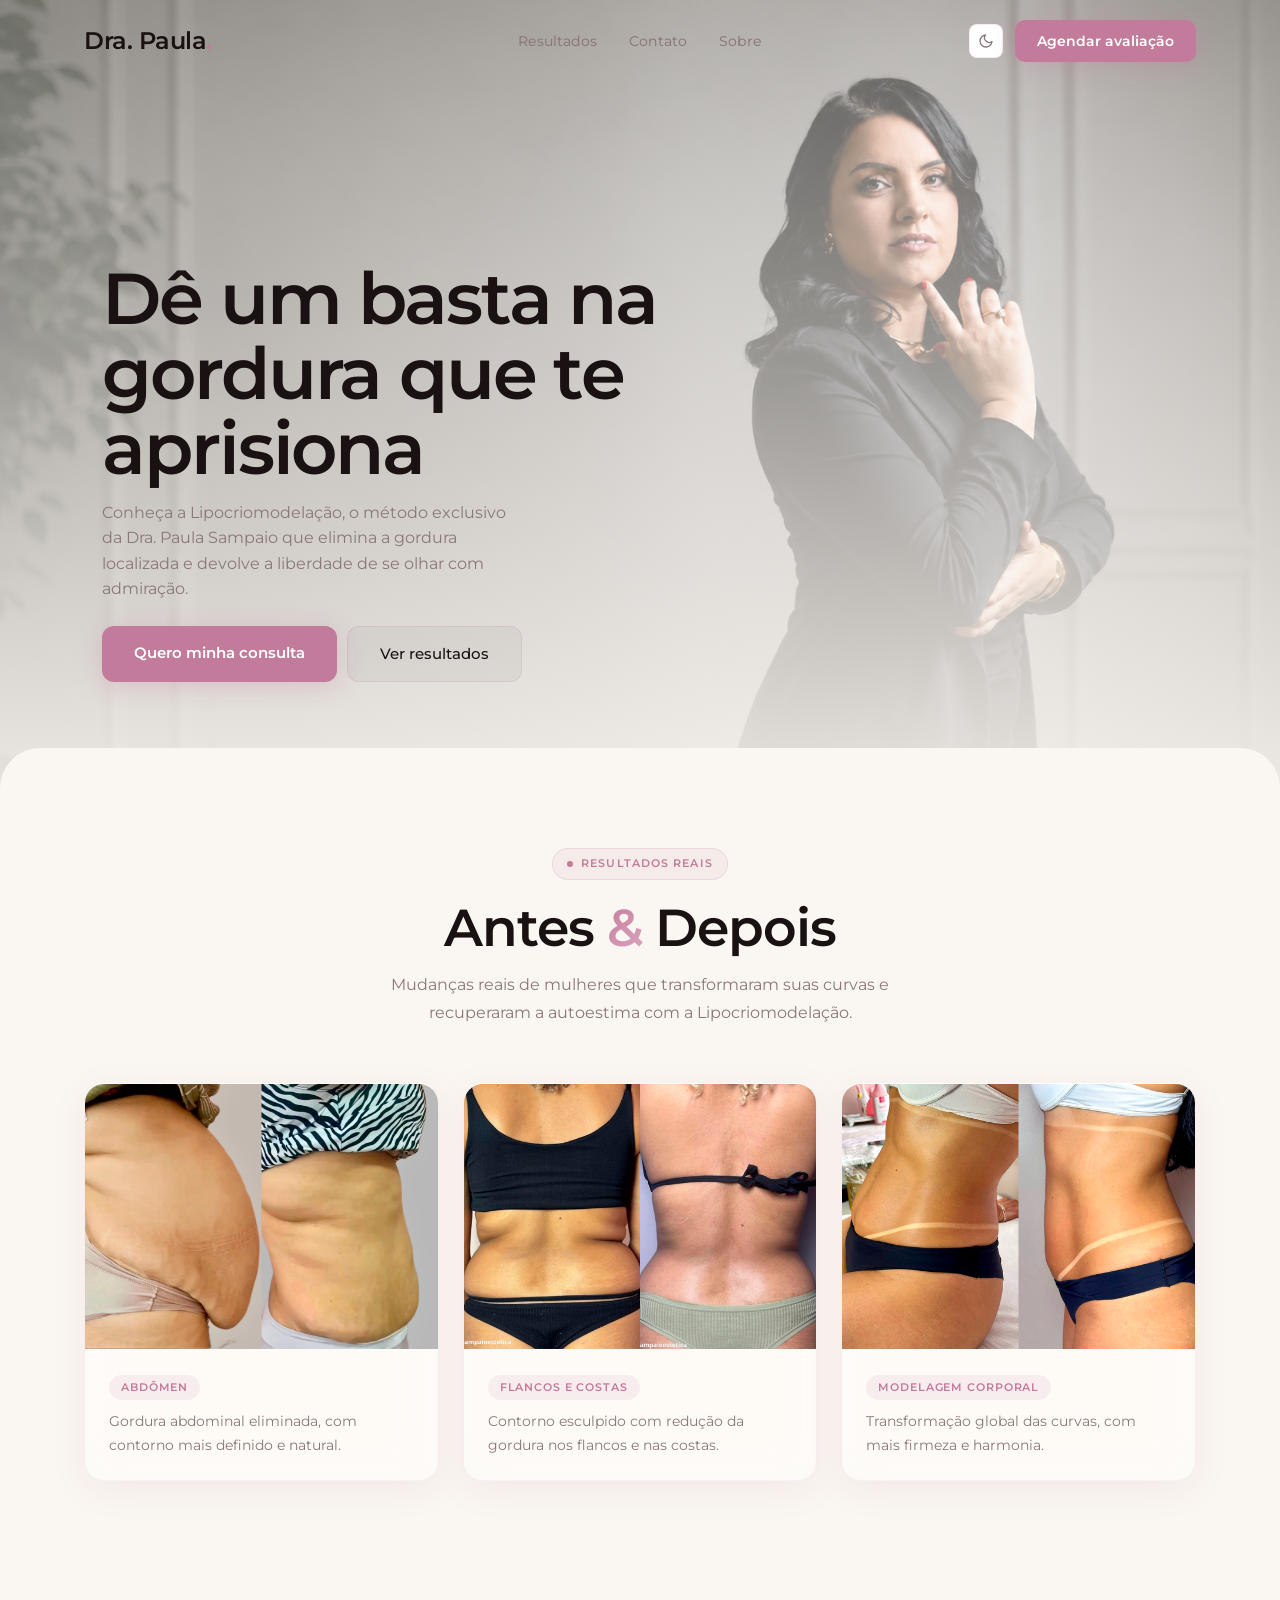
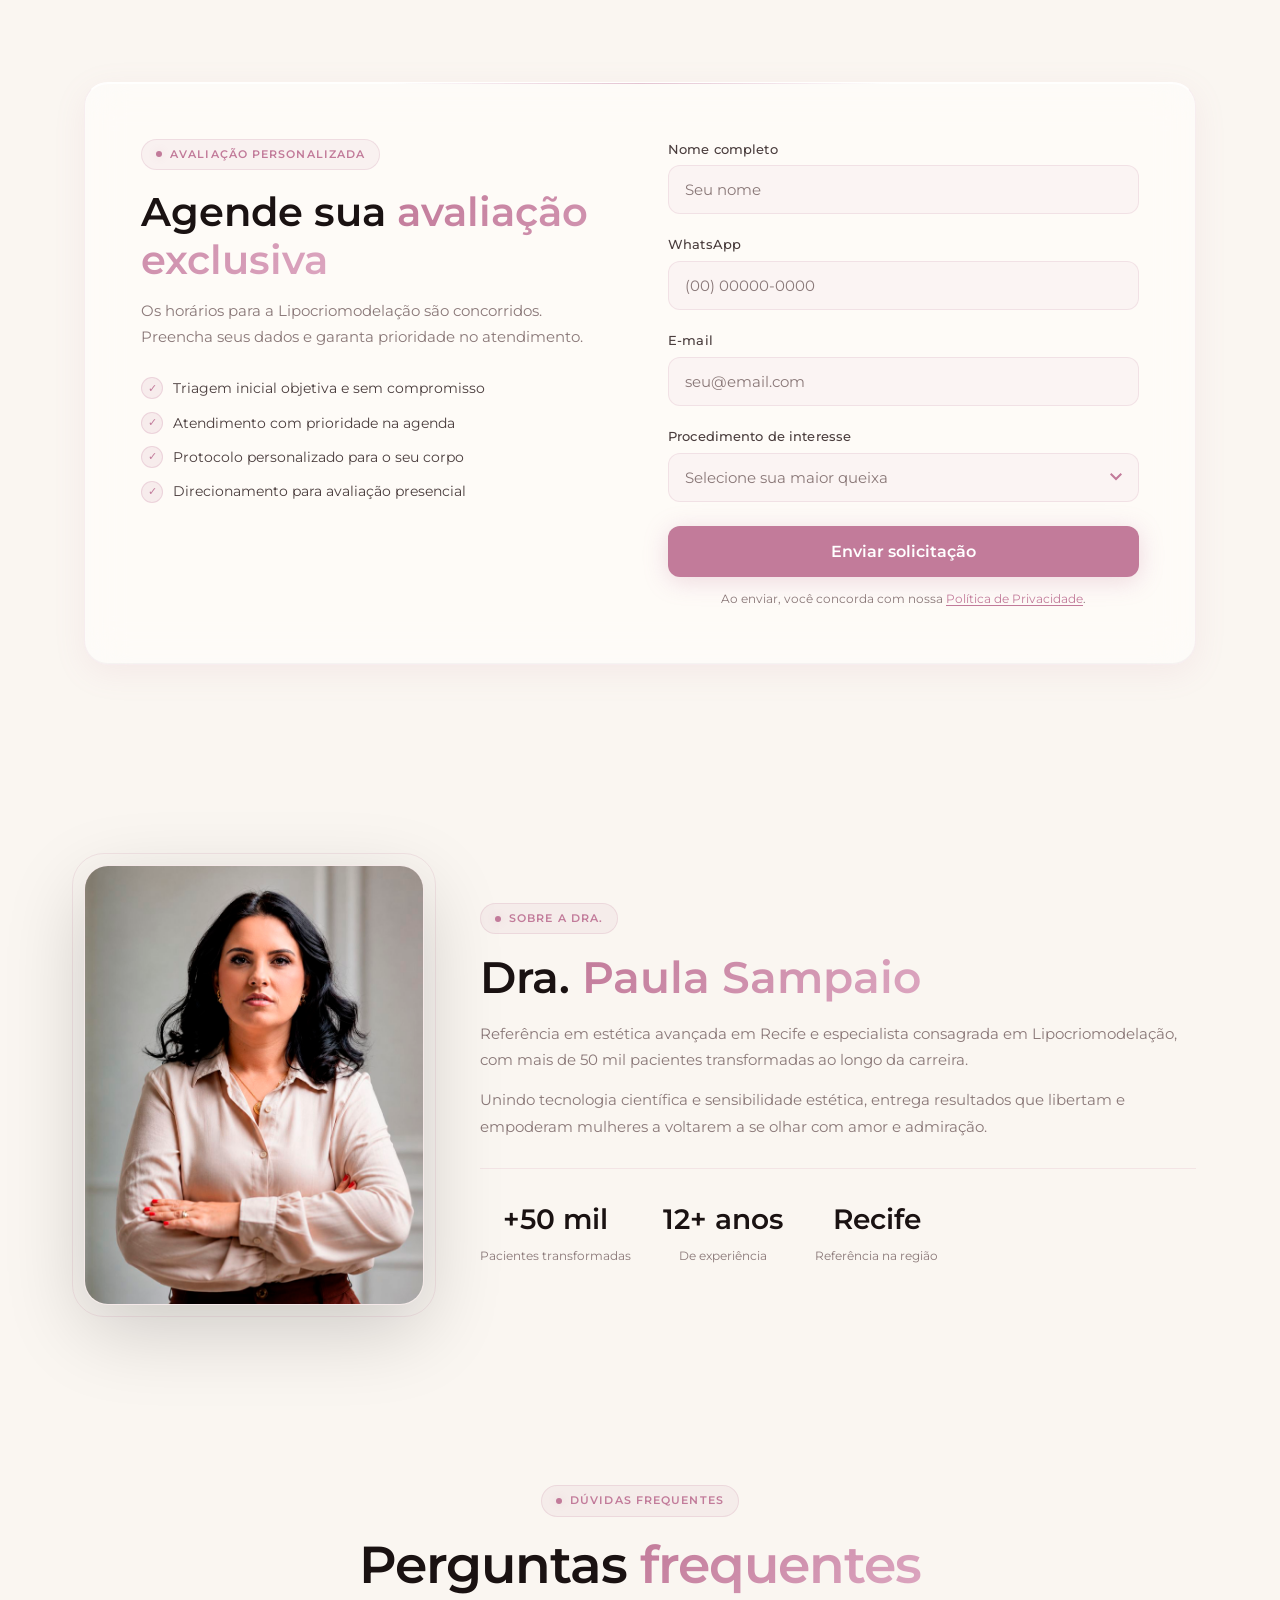
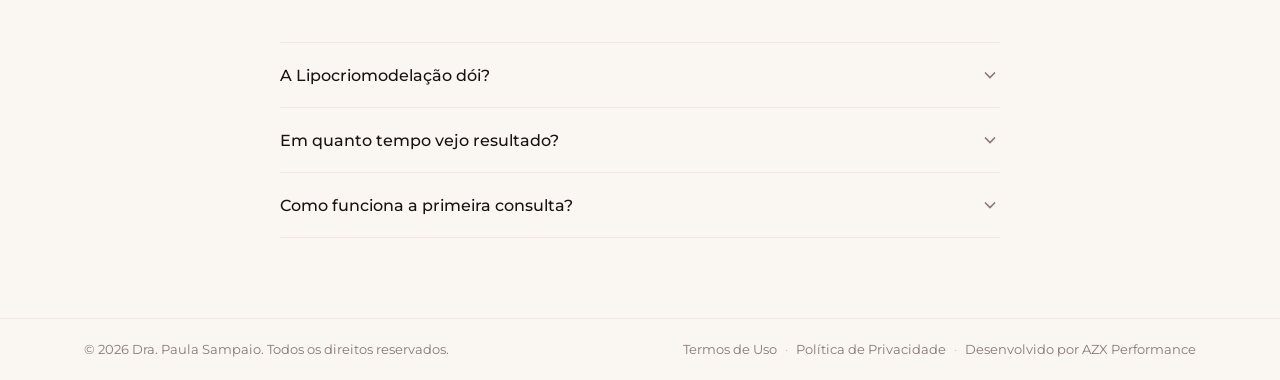
==== commit b1fb4af7: "Add files via upload" ====
--- a/index.html
+++ b/index.html
@@ -1,240 +1,593 @@
 <!DOCTYPE html>
-<html lang="pt-BR">
+<html lang="pt-BR" data-theme="light">
 <head>
-<meta charset="UTF-8">
-<meta name="viewport" content="width=device-width, initial-scale=1.0">
-<title>Momento Imóveis — Perfeito para mudar</title>
-<meta name="description" content="Momento Imóveis: encontre o imóvel perfeito para o seu próximo momento. Compra, venda e locação com atendimento personalizado.">
-<link rel="icon" type="image/svg+xml" href="favicon.svg">
-<link rel="apple-touch-icon" href="favicon.svg">
-<link rel="preconnect" href="https://fonts.googleapis.com">
-<link rel="preconnect" href="https://fonts.gstatic.com" crossorigin>
-<link href="https://fonts.googleapis.com/css2?family=Dancing+Script:wght@600&family=Jost:wght@300;400;500;600;700&family=Space+Grotesk:wght@400;500;600;700&display=swap" rel="stylesheet">
-<link rel="stylesheet" href="styles.css">
+  <!-- Google Tag Manager -->
+  <script>(function(w,d,s,l,i){w[l]=w[l]||[];w[l].push({'gtm.start':
+  new Date().getTime(),event:'gtm.js'});var f=d.getElementsByTagName(s)[0],
+  j=d.createElement(s),dl=l!='dataLayer'?'&l='+l:'';j.async=true;j.src=
+  'https://www.googletagmanager.com/gtm.js?id='+i+dl;f.parentNode.insertBefore(j,f);
+  })(window,document,'script','dataLayer','GTM-KVJVVKHN');</script>
+  <!-- End Google Tag Manager -->
+
+  <meta charset="UTF-8" />
+  <meta name="viewport" content="width=device-width, initial-scale=1.0" />
+  <title>Dra. Paula Sampaio – Lipocriomodelação em Recife</title>
+  <meta name="description" content="Elimine a gordura localizada com a Lipocriomodelação da Dra. Paula Sampaio. Referência em Recife. +50 mil pacientes transformadas." />
+
+  <!-- Favicon SVG inline -->
+  <link rel="icon" type="image/svg+xml" href="data:image/svg+xml,%3Csvg xmlns='http://www.w3.org/2000/svg' viewBox='0 0 64 64'%3E%3Cdefs%3E%3ClinearGradient id='g' x1='0' y1='0' x2='1' y2='1'%3E%3Cstop offset='0%25' stop-color='%23c27b9a'/%3E%3Cstop offset='100%25' stop-color='%23dca6c0'/%3E%3C/linearGradient%3E%3C/defs%3E%3Crect width='64' height='64' rx='14' fill='%231a1212'/%3E%3Ctext x='32' y='45' text-anchor='middle' font-family='Georgia,serif' font-size='36' font-weight='700' fill='url(%23g)'%3EP%3C/text%3E%3C/svg%3E" />
+
+  <link rel="preconnect" href="https://fonts.googleapis.com" />
+  <link rel="preconnect" href="https://fonts.gstatic.com" crossorigin />
+  <link href="https://fonts.googleapis.com/css2?family=Montserrat:ital,wght@0,300;0,400;0,500;0,600;0,700;0,800;1,400;1,600&display=swap" rel="stylesheet" />
+  <link rel="stylesheet" href="styles.css?v=3" />
 </head>
 <body>
-
-<!-- SPRITE: ícones definidos uma vez, reutilizados via <use> -->
-<svg width="0" height="0" style="position:absolute" aria-hidden="true">
-  <symbol id="logo" viewBox="0 0 100 100" fill="none">
-    <path d="M20 86 L8 60 L50 8 L92 60 L80 86 Z" stroke="#fff" stroke-width="2.5"/>
-    <rect x="30" y="34" width="16" height="44" stroke="#fff" stroke-width="2"/>
-    <path d="M30 40h16M30 47h16M30 54h16M30 61h16" stroke="#fff" stroke-width="1.5"/>
-    <rect x="50" y="50" width="14" height="28" stroke="#fff" stroke-width="2"/>
-    <rect x="40" y="22" width="7" height="20" fill="#efc54a"/>
-    <rect x="56" y="42" width="6" height="20" fill="#efc54a"/>
-  </symbol>
-  <symbol id="ic-wa" viewBox="0 0 24 24"><path fill="currentColor" d="M12 2a10 10 0 00-8.5 15.2L2 22l4.9-1.3A10 10 0 1012 2z"/></symbol>
-  <symbol id="ic-ig" viewBox="0 0 24 24"><path fill="currentColor" d="M12 2.2c3.2 0 3.6 0 4.9.1 3.3.1 4.8 1.7 4.9 4.9.1 1.3.1 1.6.1 4.8s0 3.6-.1 4.8c-.1 3.2-1.6 4.8-4.9 4.9-1.3.1-1.6.1-4.9.1s-3.6 0-4.8-.1c-3.3-.1-4.8-1.7-4.9-4.9C2.2 15.6 2.2 15.2 2.2 12s0-3.6.1-4.9C2.4 3.9 3.9 2.4 7.1 2.3 8.4 2.2 8.8 2.2 12 2.2zm0 3.2A6.6 6.6 0 1018.6 12 6.6 6.6 0 0012 5.4zm0 10.9A4.3 4.3 0 1116.3 12 4.3 4.3 0 0112 16.3zm6.8-11.2a1.5 1.5 0 11-1.5-1.5 1.5 1.5 0 011.5 1.5z"/></symbol>
-  <symbol id="ic-mail" viewBox="0 0 24 24" fill="none"><rect x="3" y="5" width="18" height="14" rx="2" stroke="currentColor" stroke-width="1.8"/><path d="M3 7l9 6 9-6" stroke="currentColor" stroke-width="1.8"/></symbol>
-  <symbol id="ic-fb" viewBox="0 0 24 24"><path fill="currentColor" d="M14 8h2V5h-2c-2.2 0-4 1.8-4 4v2H8v3h2v7h3v-7h2.5l.5-3H13V9c0-.6.4-1 1-1z"/></symbol>
-</svg>
-
-<!-- HEADER -->
-<header id="header">
-  <div class="wrap nav">
-    <a href="#topo" class="brand">
-      <svg class="logo-mark" aria-hidden="true"><use href="#logo"/></svg>
-      <span class="brand-text"><span class="name">MOMENTO IMÓVEIS</span><span class="tag">Perfeito para mudar</span></span>
-    </a>
-    <nav class="nav-links" id="navLinks">
-      <a href="#imoveis">Imóveis</a>
-      <a href="#contato">Contato</a>
-      <a href="#porque">Por que a Momento</a>
-      <a href="#sobre">Quem somos</a>
-      <a href="#contato" class="btn" style="padding:10px 24px">Fale conosco</a>
-    </nav>
-    <button class="menu-toggle" id="menuToggle" aria-label="Menu"><span></span><span></span><span></span></button>
-  </div>
-</header>
-
-<!-- 1. HERO -->
-<section class="hero" id="topo">
-  <div class="hero-bg"></div>
-  <div class="wrap hero-grid">
-    <div class="hero-content reveal">
-      <span class="eyebrow">Compra · Venda · Locação</span>
-      <h1>O momento certo de <span class="grad-text">encontrar</span><span class="script">o seu próximo lar</span></h1>
-      <p>Curadoria de imóveis selecionados, atendimento próximo e total segurança em cada etapa da sua mudança.</p>
-      <div class="hero-cta">
-        <a href="#contato" class="btn">Quero ser atendido</a>
-        <a href="#imoveis" class="btn btn-ghost">Ver imóveis</a>
-      </div>
-      <div class="hero-trust">
-        <div class="stars">★★★★★</div>
-        <span><strong>+1.200 famílias</strong> já mudaram com a Momento</span>
-      </div>
-    </div>
-
-    <div class="hero-visual reveal">
-      <div class="hcard">
-        <span class="hcard-tag">Destaque</span>
-        <img src="https://images.unsplash.com/photo-1512917774080-9991f1c4c750?auto=format&fit=crop&w=700&q=80" alt="Cobertura Horizonte">
-        <div class="hcard-body">
-          <h3>Cobertura Horizonte</h3>
-          <div class="hcard-meta">4 quartos · 3 vagas · 240m²</div>
-          <div class="hcard-foot">
-            <span class="hcard-price">R$ 1.450.000</span>
-            <a href="#imoveis" class="hcard-btn">Ver imóvel</a>
+<!-- Google Tag Manager (noscript) -->
+<noscript><iframe src="https://www.googletagmanager.com/ns.html?id=GTM-KVJVVKHN"
+height="0" width="0" style="display:none;visibility:hidden"></iframe></noscript>
+<!-- End Google Tag Manager (noscript) -->
+
+<!-- MOBILE MENU -->
+<div class="mobile-menu" id="mobileMenu" aria-hidden="true">
+  <ul class="mobile-nav-links">
+    <li><a href="#resultados" class="mobile-link">Resultados</a></li>
+    <!-- <li><a href="#videos" class="mobile-link">Vídeos</a></li> -->
+    <li><a href="#contato" class="mobile-link">Contato</a></li>
+    <li><a href="#sobre" class="mobile-link">Sobre</a></li>
+  </ul>
+  <a href="#contato" class="mobile-cta mobile-link">Agendar avaliação</a>
+  <div class="mobile-theme-row">
+    <span>Alternar tema</span>
+    <button class="theme-toggle" id="themeToggleMobile" aria-label="Alternar tema">
+      <svg class="icon-sun" xmlns="http://www.w3.org/2000/svg" viewBox="0 0 24 24" fill="none" stroke="currentColor" stroke-width="2" stroke-linecap="round" stroke-linejoin="round"><circle cx="12" cy="12" r="5"/><line x1="12" y1="1" x2="12" y2="3"/><line x1="12" y1="21" x2="12" y2="23"/><line x1="4.22" y1="4.22" x2="5.64" y2="5.64"/><line x1="18.36" y1="18.36" x2="19.78" y2="19.78"/><line x1="1" y1="12" x2="3" y2="12"/><line x1="21" y1="12" x2="23" y2="12"/><line x1="4.22" y1="19.78" x2="5.64" y2="18.36"/><line x1="18.36" y1="5.64" x2="19.78" y2="4.22"/></svg>
+      <svg class="icon-moon" xmlns="http://www.w3.org/2000/svg" viewBox="0 0 24 24" fill="none" stroke="currentColor" stroke-width="2" stroke-linecap="round" stroke-linejoin="round"><path d="M21 12.79A9 9 0 1 1 11.21 3 7 7 0 0 0 21 12.79z"/></svg>
+    </button>
+  </div>
+</div>
+
+<!-- NAV -->
+<nav id="nav">
+  <div class="container nav-inner">
+    <a href="#" class="logo">Dra. Paula<span>.</span></a>
+    <ul class="nav-links">
+      <li><a href="#resultados">Resultados</a></li>
+      <!-- <li><a href="#videos">Vídeos</a></li> -->
+      <li><a href="#contato">Contato</a></li>
+      <li><a href="#sobre">Sobre</a></li>
+    </ul>
+    <div class="nav-right">
+      <button class="theme-toggle" id="themeToggle" aria-label="Alternar tema">
+        <svg class="icon-sun" xmlns="http://www.w3.org/2000/svg" viewBox="0 0 24 24" fill="none" stroke="currentColor" stroke-width="2" stroke-linecap="round" stroke-linejoin="round"><circle cx="12" cy="12" r="5"/><line x1="12" y1="1" x2="12" y2="3"/><line x1="12" y1="21" x2="12" y2="23"/><line x1="4.22" y1="4.22" x2="5.64" y2="5.64"/><line x1="18.36" y1="18.36" x2="19.78" y2="19.78"/><line x1="1" y1="12" x2="3" y2="12"/><line x1="21" y1="12" x2="23" y2="12"/><line x1="4.22" y1="19.78" x2="5.64" y2="18.36"/><line x1="18.36" y1="5.64" x2="19.78" y2="4.22"/></svg>
+        <svg class="icon-moon" xmlns="http://www.w3.org/2000/svg" viewBox="0 0 24 24" fill="none" stroke="currentColor" stroke-width="2" stroke-linecap="round" stroke-linejoin="round"><path d="M21 12.79A9 9 0 1 1 11.21 3 7 7 0 0 0 21 12.79z"/></svg>
+      </button>
+      <a href="#contato" class="nav-cta">Agendar avaliação</a>
+      <button class="hamburger" id="hamburger" aria-label="Abrir menu">
+        <span></span><span></span><span></span>
+      </button>
+    </div>
+  </div>
+</nav>
+
+<!-- ═══════════════════════ HERO ═══════════════════════ -->
+<section class="hero" id="hero">
+  <div class="hero-bg-wrap" aria-hidden="true">
+    <div class="hero-bg-img"></div>
+    <div class="hero-overlay"></div>
+  </div>
+  <div class="hero-content fade-up d2">
+    <h1>Dê um basta na gordura<br class="mobile-br"> que te aprisiona</h1>
+    <p class="hero-sub fade-up d3">
+      Conheça a Lipocriomodelação, o método exclusivo da Dra. Paula Sampaio que elimina a gordura localizada e devolve a liberdade de se olhar com admiração.
+    </p>
+    <div class="hero-actions fade-up d4">
+      <a href="#contato" class="btn-primary">Quero minha consulta</a>
+      <a href="#resultados" class="btn-ghost">Ver resultados</a>
+    </div>
+  </div>
+</section>
+
+<!-- ═══════════════════════ BEFORE & AFTER ═══════════════════════ -->
+<section class="results-section" id="resultados">
+  <div class="container">
+    <div class="section-label">
+      <span class="badge"><span class="badge-dot"></span>Resultados reais</span>
+    </div>
+    <h2 class="section-title">Antes <span class="gold-text">&</span> Depois</h2>
+    <p class="section-sub">Mudanças reais de mulheres que transformaram suas curvas e recuperaram a autoestima com a Lipocriomodelação.</p>
+
+    <div class="ba-grid">
+      <!-- Card 1 -->
+      <div class="ba-card">
+        <div class="ba-image-wrap">
+          <img src="assets/before-after-1.png" alt="Resultado de Lipocriomodelação no abdômen — antes e depois" loading="lazy" />
+        </div>
+        <div class="ba-info">
+          <span class="ba-tag">Abdômen</span>
+          <p>Gordura abdominal eliminada, com contorno mais definido e natural.</p>
+        </div>
+      </div>
+      <!-- Card 2 -->
+      <div class="ba-card">
+        <div class="ba-image-wrap">
+          <img src="assets/before-after-2.png" alt="Resultado de Lipocriomodelação em flancos e costas — antes e depois" loading="lazy" />
+        </div>
+        <div class="ba-info">
+          <span class="ba-tag">Flancos e Costas</span>
+          <p>Contorno esculpido com redução da gordura nos flancos e nas costas.</p>
+        </div>
+      </div>
+      <!-- Card 3 -->
+      <div class="ba-card">
+        <div class="ba-image-wrap">
+          <img src="assets/before-after-3.png" alt="Resultado de modelagem corporal — antes e depois" loading="lazy" />
+        </div>
+        <div class="ba-info">
+          <span class="ba-tag">Modelagem Corporal</span>
+          <p>Transformação global das curvas, com mais firmeza e harmonia.</p>
+        </div>
+      </div>
+    </div>
+  </div>
+</section>
+
+<!-- ═══════════════════════ VIDEO RESULTS ═══════════════════════ -->
+<!-- ═══ SEÇÃO DE VÍDEOS — comentada até a Dra. Paula ter os vídeos. Reativar removendo este comentário. ═══
+<section class="videos-section" id="videos">
+  <div class="container">
+    <div class="section-label">
+      <span class="badge"><span class="badge-dot"></span>Em vídeo</span>
+    </div>
+    <h2 class="section-title">Resultados em <span class="gold-text">movimento</span></h2>
+    <p class="section-sub">Acompanhe os resultados dos procedimentos mais procurados em vídeo, com técnica, naturalidade e elegância.</p>
+
+    <div class="videos-grid">
+      <div class="video-card">
+        <div class="video-placeholder">
+          <div class="play-btn" aria-label="Reproduzir vídeo">
+            <svg viewBox="0 0 24 24" fill="currentColor"><path d="M8 5v14l11-7z"/></svg>
           </div>
-        </div>
-      </div>
-      <div class="hfloat hfloat-1"><div class="num">+15</div><div class="lbl">anos de mercado</div></div>
-      <div class="hfloat hfloat-2">
-        <svg width="18" height="18" viewBox="0 0 24 24" fill="none"><path d="M9 12l2 2 4-4M12 3l8 4v5c0 5-3.4 8.5-8 10-4.6-1.5-8-5-8-10V7z" stroke="currentColor" stroke-width="1.8" stroke-linecap="round" stroke-linejoin="round"/></svg>
-        <span>Imóvel verificado</span>
+          <span class="video-duration">2:34</span>
+        </div>
+        <div class="video-info">
+          <h3>Bioestimuladores de Colágeno</h3>
+          <p>Rejuvenescimento facial progressivo com estímulo natural da produção de colágeno e resultados sutis.</p>
+        </div>
+      </div>
+      <div class="video-card">
+        <div class="video-placeholder">
+          <div class="play-btn" aria-label="Reproduzir vídeo">
+            <svg viewBox="0 0 24 24" fill="currentColor"><path d="M8 5v14l11-7z"/></svg>
+          </div>
+          <span class="video-duration">3:12</span>
+        </div>
+        <div class="video-info">
+          <h3>Skinbooster + Microagulhamento</h3>
+          <p>Hidratação profunda e renovação da textura da pele com resultados naturais e duradouros.</p>
+        </div>
+      </div>
+      <div class="video-card">
+        <div class="video-placeholder">
+          <div class="play-btn" aria-label="Reproduzir vídeo">
+            <svg viewBox="0 0 24 24" fill="currentColor"><path d="M8 5v14l11-7z"/></svg>
+          </div>
+          <span class="video-duration">1:48</span>
+        </div>
+        <div class="video-info">
+          <h3>Toxina Botulínica</h3>
+          <p>Suavização de linhas de expressão com aplicação precisa e resultado discreto e elegante.</p>
+        </div>
       </div>
     </div>
   </div>
 </section>
-
-<!-- 2. GALERIA -->
-<section class="gallery" id="imoveis">
-  <div class="wrap">
-    <div class="sec-head reveal">
-      <span class="eyebrow dark">Vitrine</span>
-      <h2>Imóveis selecionados para você</h2>
-      <p>Uma curadoria para cada perfil e orçamento. Veja alguns destaques do nosso portfólio.</p>
-    </div>
-    <div class="grid">
-      <div class="prop reveal">
-        <img src="https://images.unsplash.com/photo-1568605114967-8130f3a36994?auto=format&fit=crop&w=700&q=80" alt="Casa Jardim das Flores">
-        <div class="info"><span class="tagp">Venda</span><h3>Casa Jardim das Flores</h3><div class="meta">3 quartos · 2 vagas · 180m²</div><div class="price">R$ 780.000</div></div>
-      </div>
-      <div class="prop reveal">
-        <img src="https://images.unsplash.com/photo-1545324418-cc1a3fa10c00?auto=format&fit=crop&w=700&q=80" alt="Apartamento Vista Central">
-        <div class="info"><span class="tagp">Locação</span><h3>Apartamento Vista Central</h3><div class="meta">2 quartos · 1 vaga · 72m²</div><div class="price">R$ 2.400/mês</div></div>
-      </div>
-      <div class="prop reveal">
-        <img src="https://images.unsplash.com/photo-1512917774080-9991f1c4c750?auto=format&fit=crop&w=700&q=80" alt="Cobertura Horizonte">
-        <div class="info"><span class="tagp">Venda</span><h3>Cobertura Horizonte</h3><div class="meta">4 quartos · 3 vagas · 240m²</div><div class="price">R$ 1.450.000</div></div>
-      </div>
-    </div>
-    <div class="center reveal">
-      <a href="https://www.instagram.com/momento.imoveis/" target="_blank" rel="noopener" class="btn">Ver todos no Instagram</a>
+═══ FIM SEÇÃO DE VÍDEOS ═══ -->
+
+<!-- ═══════════════════════ CONTACT FORM ═══════════════════════ -->
+<section class="contact-section" id="contato">
+  <div class="container">
+    <div class="contact-inner">
+      <div class="contact-text">
+        <div class="section-label" style="text-align:left;">
+          <span class="badge"><span class="badge-dot"></span>Avaliação personalizada</span>
+        </div>
+        <h2 class="contact-title">Agende sua <span class="gold-text">avaliação exclusiva</span></h2>
+        <p class="contact-desc">Os horários para a Lipocriomodelação são concorridos. Preencha seus dados e garanta prioridade no atendimento.</p>
+        <div class="contact-perks">
+          <div class="perk"><span class="perk-icon">✓</span> Triagem inicial objetiva e sem compromisso</div>
+          <div class="perk"><span class="perk-icon">✓</span> Atendimento com prioridade na agenda</div>
+          <div class="perk"><span class="perk-icon">✓</span> Protocolo personalizado para o seu corpo</div>
+          <div class="perk"><span class="perk-icon">✓</span> Direcionamento para avaliação presencial</div>
+        </div>
+      </div>
+      <form class="contact-form" id="contactForm" novalidate>
+        <div class="form-group">
+          <label for="form-name">Nome completo</label>
+          <input type="text" id="form-name" name="nome" placeholder="Seu nome" required />
+        </div>
+        <div class="form-group">
+          <label for="form-whatsapp">WhatsApp</label>
+          <input type="tel" id="form-whatsapp" name="whatsapp" placeholder="(00) 00000-0000" required />
+        </div>
+        <div class="form-group">
+          <label for="form-email">E-mail</label>
+          <input type="email" id="form-email" name="email" placeholder="seu@email.com" required />
+        </div>
+        <div class="form-group">
+          <label for="form-procedure">Procedimento de interesse</label>
+          <select id="form-procedure" name="procedimento" required>
+            <option value="" disabled selected>Selecione sua maior queixa</option>
+            <option value="abdomen">Gordura no abdômen</option>
+            <option value="flacidez">Flacidez</option>
+            <option value="flancos">Gordura nos flancos e costas</option>
+            <option value="outro">Outros</option>
+          </select>
+        </div>
+        <button type="submit" class="btn-primary btn-submit">Enviar solicitação</button>
+        <p class="form-disclaimer">Ao enviar, você concorda com nossa <a href="#" id="openPrivacyFromForm">Política de Privacidade</a>.</p>
+      </form>
     </div>
   </div>
 </section>
 
-<!-- 3. FORMULÁRIO (3ª dobra) -->
-<section class="lead" id="contato">
-  <div class="wrap lead-grid">
-    <div class="lead-text reveal">
-      <h2>Pronto para o seu <span class="script">próximo momento?</span></h2>
-      <p>Deixe seus dados e um consultor entra em contato para encontrar o imóvel perfeito. Sem compromisso.</p>
-      <div class="lead-contacts">
-        <a href="https://wa.me/5500000000000" target="_blank" rel="noopener"><svg width="20" height="20"><use href="#ic-wa"/></svg> (00) 00000-0000 · WhatsApp</a>
-        <a href="mailto:contato@momentoimoveis.com.br"><svg width="20" height="20"><use href="#ic-mail"/></svg> contato@momentoimoveis.com.br</a>
-        <a href="https://www.instagram.com/momento.imoveis/" target="_blank" rel="noopener"><svg width="20" height="20"><use href="#ic-ig"/></svg> @momento.imoveis</a>
-      </div>
-    </div>
-    <form class="reveal" id="leadForm">
-      <h3>Fale com um consultor</h3>
-      <p class="sub">Retornamos em até 1 hora útil.</p>
-      <div class="field"><label for="nome">Nome completo</label><input id="nome" type="text" placeholder="Seu nome" required></div>
-      <div class="row2">
-        <div class="field"><label for="tel">WhatsApp</label><input id="tel" type="tel" placeholder="(00) 00000-0000" required></div>
-        <div class="field"><label for="interesse">Interesse</label>
-          <select id="interesse"><option>Comprar</option><option>Alugar</option><option>Vender/anunciar</option><option>Dúvidas</option></select>
-        </div>
-      </div>
-      <div class="field"><label for="msg">Mensagem (opcional)</label><textarea id="msg" rows="2" placeholder="O que você procura..."></textarea></div>
-      <button type="submit" class="btn">Quero ser contatado</button>
-      <p class="privacy">🔒 Ao enviar, você concorda com nossa <a href="#" data-modal="modalPrivacidade">Política de Privacidade</a>.</p>
-    </form>
+<!-- ═══════════════════════ ABOUT THE DOCTOR ═══════════════════════ -->
+<section class="about-section" id="sobre">
+  <div class="container">
+    <div class="about-inner">
+      <div class="about-photo">
+        <img src="assets/doctor.png" alt="Dra. Paula Sampaio — Especialista em Lipocriomodelação" loading="lazy" />
+        <div class="about-photo-accent" aria-hidden="true"></div>
+      </div>
+      <div class="about-text">
+        <div class="section-label" style="text-align:left;">
+          <span class="badge"><span class="badge-dot"></span>Sobre a Dra.</span>
+        </div>
+        <h2 class="about-title">Dra. <span class="gold-text">Paula Sampaio</span></h2>
+        <p>Referência em estética avançada em Recife e especialista consagrada em Lipocriomodelação, com mais de 50 mil pacientes transformadas ao longo da carreira.</p>
+        <p>Unindo tecnologia científica e sensibilidade estética, entrega resultados que libertam e empoderam mulheres a voltarem a se olhar com amor e admiração.</p>
+        <div class="about-credentials">
+          <div class="credential">
+            <span class="credential-num">+50 mil</span>
+            <span class="credential-label">Pacientes transformadas</span>
+          </div>
+          <div class="credential">
+            <span class="credential-num">12+ anos</span>
+            <span class="credential-label">De experiência</span>
+          </div>
+          <div class="credential">
+            <span class="credential-num">Recife</span>
+            <span class="credential-label">Referência na região</span>
+          </div>
+        </div>
+      </div>
+    </div>
   </div>
 </section>
 
-<!-- 4. POR QUE A MOMENTO + COMO FUNCIONA -->
-<section class="why" id="porque">
-  <div class="wrap">
-    <div class="sec-head reveal">
-      <span class="eyebrow">Por que a Momento</span>
-      <h2>Confiança do primeiro contato à entrega das chaves</h2>
-      <p>Diferenciais reais e um processo simples para você mudar sem dor de cabeça.</p>
-    </div>
-    <div class="why-grid">
-      <div class="why-card reveal">
-        <div class="ico"><svg width="26" height="26" viewBox="0 0 24 24" fill="none"><path d="M3 11l9-8 9 8M5 10v10h5v-6h4v6h5V10" stroke="#f4c843" stroke-width="1.6" stroke-linecap="round" stroke-linejoin="round"/></svg></div>
-        <h3>Imóveis selecionados</h3>
-        <p>Conte o que procura e o orçamento: selecionamos imóveis com curadoria, do compacto ao alto padrão.</p>
-      </div>
-      <div class="why-card reveal">
-        <div class="ico"><svg width="26" height="26" viewBox="0 0 24 24" fill="none"><path d="M12 3a9 9 0 100 18 9 9 0 000-18zm0 4v5l3 2" stroke="#f4c843" stroke-width="1.6" stroke-linecap="round" stroke-linejoin="round"/></svg></div>
-        <h3>Atendimento ágil</h3>
-        <p>Resposta rápida e acompanhamento dedicado em cada etapa, com visitas agendadas sob medida para você.</p>
-      </div>
-      <div class="why-card reveal">
-        <div class="ico"><svg width="26" height="26" viewBox="0 0 24 24" fill="none"><path d="M9 12l2 2 4-4M12 3l8 4v5c0 5-3.4 8.5-8 10-4.6-1.5-8-5-8-10V7z" stroke="#f4c843" stroke-width="1.6" stroke-linecap="round" stroke-linejoin="round"/></svg></div>
-        <h3>Segurança jurídica</h3>
-        <p>Documentação revisada e contratos assessorados do início ao fim. Você só pega as chaves.</p>
+<!-- ═══════════════════════ FAQ ═══════════════════════ -->
+<section class="faq-section" id="faq">
+  <div class="container">
+    <div class="section-label">
+      <span class="badge"><span class="badge-dot"></span>Dúvidas frequentes</span>
+    </div>
+    <h2 class="section-title">Perguntas <span class="gold-text">frequentes</span></h2>
+    <div class="faq-list">
+      <div class="faq-item">
+        <button class="faq-question" aria-expanded="false">
+          A Lipocriomodelação dói?
+          <svg class="faq-icon" viewBox="0 0 24 24" fill="none" stroke="currentColor" stroke-width="2"><path d="M6 9l6 6 6-6"/></svg>
+        </button>
+        <div class="faq-answer">
+          <p>Não. É um procedimento não invasivo e confortável. A maioria das pacientes relata apenas uma sensação de frio nos primeiros minutos de aplicação.</p>
+        </div>
+      </div>
+      <div class="faq-item">
+        <button class="faq-question" aria-expanded="false">
+          Em quanto tempo vejo resultado?
+          <svg class="faq-icon" viewBox="0 0 24 24" fill="none" stroke="currentColor" stroke-width="2"><path d="M6 9l6 6 6-6"/></svg>
+        </button>
+        <div class="faq-answer">
+          <p>Os primeiros resultados costumam aparecer em poucas semanas e o efeito completo se revela ao longo dos meses seguintes, conforme o corpo elimina a gordura tratada.</p>
+        </div>
+      </div>
+      <div class="faq-item">
+        <button class="faq-question" aria-expanded="false">
+          Como funciona a primeira consulta?
+          <svg class="faq-icon" viewBox="0 0 24 24" fill="none" stroke="currentColor" stroke-width="2"><path d="M6 9l6 6 6-6"/></svg>
+        </button>
+        <div class="faq-answer">
+          <p>Na avaliação, a Dra. Paula analisa suas áreas de incômodo, entende seus objetivos e monta um protocolo personalizado, explicando cada etapa com clareza.</p>
+        </div>
       </div>
     </div>
   </div>
 </section>
 
-<!-- 5. QUEM SOMOS -->
-<section id="sobre">
-  <div class="wrap about-grid">
-    <div class="about-img reveal">
-      <img src="https://images.unsplash.com/photo-1582407947304-fd86f028f716?auto=format&fit=crop&w=900&q=80" alt="Equipe Momento Imóveis">
-      <div class="badge"><div class="num">15+</div><div class="lbl">Anos realizando<br>mudanças</div></div>
-    </div>
-    <div class="about-text reveal">
-      <span class="eyebrow dark">Quem somos</span>
-      <h2>A imobiliária feita para o seu próximo momento</h2>
-      <p>Na <strong>Momento Imóveis</strong>, mudar de casa é mais do que uma transação — é o início de um novo capítulo. Por isso unimos experiência de mercado a um atendimento humano e transparente.</p>
-      <p>Cuidamos de cada detalhe, da primeira visita à entrega das chaves, para você viver esse momento com tranquilidade.</p>
-      <div class="about-values">
-        <div class="v"><svg width="22" height="22" viewBox="0 0 24 24"><path d="M12 2l2.4 7.4H22l-6 4.5 2.3 7.1-6.3-4.5L5.7 21 8 13.9 2 9.4h7.6z" fill="#f4c843"/></svg><div><strong>Curadoria</strong><span>Imóveis selecionados a dedo</span></div></div>
-        <div class="v"><svg width="22" height="22" viewBox="0 0 24 24"><path d="M12 2l8 4v6c0 5-3.4 8.5-8 10-4.6-1.5-8-5-8-10V6z" fill="#f4c843"/></svg><div><strong>Segurança</strong><span>Todo o processo assessorado</span></div></div>
-      </div>
-    </div>
-  </div>
-</section>
-
-<!-- FOOTER -->
+<!-- ═══════════════════════ FOOTER ═══════════════════════ -->
 <footer>
-  <div class="wrap">
-    <div class="foot-grid">
-      <div class="foot-brand">
-        <div class="brand">
-          <svg class="logo-mark" aria-hidden="true"><use href="#logo"/></svg>
-          <span class="brand-text"><span class="name">MOMENTO IMÓVEIS</span><span class="tag">Perfeito para mudar</span></span>
-        </div>
-        <p>A imobiliária que cuida de cada detalhe da sua mudança, com atendimento humano e total segurança.</p>
-        <div class="socials">
-          <a href="https://www.instagram.com/momento.imoveis/" target="_blank" rel="noopener" aria-label="Instagram"><svg width="18" height="18"><use href="#ic-ig"/></svg></a>
-          <a href="#" aria-label="Facebook"><svg width="18" height="18"><use href="#ic-fb"/></svg></a>
-          <a href="https://wa.me/5500000000000" target="_blank" rel="noopener" aria-label="WhatsApp"><svg width="18" height="18"><use href="#ic-wa"/></svg></a>
-        </div>
-      </div>
-      <div class="foot-col">
-        <h4>Navegação</h4>
-        <a href="#imoveis">Imóveis</a><a href="#contato">Contato</a><a href="#porque">Por que a Momento</a><a href="#sobre">Quem somos</a>
-      </div>
-      <div class="foot-col">
-        <h4>Contato</h4>
-        <p>(00) 00000-0000</p><p>contato@momentoimoveis.com.br</p><p>Rua Exemplo, 123 — Centro</p><p>Seg a Sex · 9h às 18h</p>
-      </div>
-    </div>
-    <div class="foot-bottom">
-      <div class="foot-legal">
-        <span>© <span id="year">2026</span> Momento Imóveis · CRECI 00000-J</span>
-        <a data-modal="modalPrivacidade">Política de Privacidade</a>
-        <a data-modal="modalTermos">Termos de Uso</a>
-      </div>
-      <div class="foot-by">
-        Desenvolvido por <a href="https://grbrands.com.br" target="_blank" rel="noopener">GR Brands<span class="dot">.</span></a>
-      </div>
+  <div class="container footer-inner">
+    <p class="footer-copy">© 2026 Dra. Paula Sampaio. Todos os direitos reservados.</p>
+    <div class="footer-right">
+      <a href="#" id="openTerms" class="footer-link">Termos de Uso</a>
+      <span class="footer-sep">·</span>
+      <a href="#" id="openPrivacy" class="footer-link">Política de Privacidade</a>
+      <span class="footer-sep">·</span>
+      <span class="footer-dev">Desenvolvido por <a href="https://azxperformance.com.br/clinica" target="_blank" rel="noopener noreferrer" class="footer-link azx-link">AZX Performance</a></span>
     </div>
   </div>
 </footer>
 
-<!-- MODAIS (conteúdo preenchido via script.js) -->
-<div class="modal-overlay" id="modalPrivacidade" role="dialog" aria-modal="true"></div>
-<div class="modal-overlay" id="modalTermos" role="dialog" aria-modal="true"></div>
-
-<script src="script.js"></script>
+<!-- ═══════════════════════ TERMS MODAL ═══════════════════════ -->
+<div class="modal-overlay" id="termsModal" aria-hidden="true">
+  <div class="modal-content" role="dialog" aria-labelledby="termsTitle">
+    <button class="modal-close" aria-label="Fechar">&times;</button>
+    <h2 id="termsTitle">Termos de Uso</h2>
+    <div class="modal-body">
+      <p><strong>1. Aceitação dos Termos</strong></p>
+      <p>Ao acessar e utilizar este site, você concorda com os presentes Termos de Uso. Caso não concorde com qualquer disposição, solicitamos que interrompa o uso imediatamente.</p>
+
+      <p><strong>2. Finalidade do Site</strong></p>
+      <p>Este site tem caráter exclusivamente informativo sobre os procedimentos estéticos oferecidos pela Dra. Paula Sampaio. As informações aqui contidas não substituem consulta médica presencial.</p>
+
+      <p><strong>3. Propriedade Intelectual</strong></p>
+      <p>Todo o conteúdo do site, incluindo textos, imagens, vídeos, logotipos e elementos gráficos, é protegido por direitos autorais e não pode ser reproduzido sem autorização prévia por escrito.</p>
+
+      <p><strong>4. Responsabilidade</strong></p>
+      <p>A Dra. Paula Sampaio se reserva o direito de alterar, atualizar ou remover conteúdos do site sem aviso prévio. Não nos responsabilizamos por decisões tomadas com base exclusivamente nas informações do site.</p>
+
+      <p><strong>5. Agendamentos</strong></p>
+      <p>Os agendamentos realizados por meio do formulário de contato estão sujeitos à confirmação pela equipe da clínica. O envio do formulário não garante a reserva de horário.</p>
+
+      <p><strong>6. Alterações</strong></p>
+      <p>Estes termos podem ser atualizados a qualquer momento. Recomendamos a consulta periódica desta página.</p>
+
+      <p><strong>7. Lei Aplicável</strong></p>
+      <p>Estes Termos de Uso são regidos pelas leis da República Federativa do Brasil, em especial a Lei Geral de Proteção de Dados (LGPD — Lei nº 13.709/2018) e o Código de Defesa do Consumidor.</p>
+    </div>
+  </div>
+</div>
+
+<!-- ═══════════════════════ PRIVACY MODAL ═══════════════════════ -->
+<div class="modal-overlay" id="privacyModal" aria-hidden="true">
+  <div class="modal-content" role="dialog" aria-labelledby="privacyTitle">
+    <button class="modal-close" aria-label="Fechar">&times;</button>
+    <h2 id="privacyTitle">Política de Privacidade</h2>
+    <div class="modal-body">
+      <p><strong>1. Introdução</strong></p>
+      <p>A Dra. Paula Sampaio está comprometida com a proteção dos seus dados pessoais, em conformidade com a Lei Geral de Proteção de Dados Pessoais (LGPD — Lei nº 13.709/2018). Esta Política descreve como coletamos, utilizamos, armazenamos e protegemos suas informações.</p>
+
+      <p><strong>2. Dados Coletados</strong></p>
+      <p>Coletamos os seguintes dados pessoais por meio do formulário de contato: nome completo, número de WhatsApp, endereço de e-mail e procedimento de interesse. Esses dados são fornecidos voluntariamente pelo titular.</p>
+
+      <p><strong>3. Finalidade do Tratamento</strong></p>
+      <p>Os dados coletados são utilizados exclusivamente para: (a) entrar em contato para agendamento de avaliação; (b) envio de informações sobre procedimentos solicitados; (c) comunicação relacionada aos serviços da clínica.</p>
+
+      <p><strong>4. Base Legal</strong></p>
+      <p>O tratamento dos dados pessoais se dá com base no consentimento do titular (Art. 7º, I, da LGPD), fornecido no momento do envio do formulário.</p>
+
+      <p><strong>5. Compartilhamento de Dados</strong></p>
+      <p>Seus dados pessoais não serão compartilhados com terceiros, exceto quando necessário para o cumprimento de obrigações legais ou mediante seu consentimento expresso.</p>
+
+      <p><strong>6. Armazenamento e Segurança</strong></p>
+      <p>Os dados são armazenados em ambiente seguro, com medidas técnicas e administrativas adequadas para proteger contra acesso não autorizado, destruição, perda ou alteração.</p>
+
+      <p><strong>7. Direitos do Titular</strong></p>
+      <p>Conforme a LGPD, você tem direito a: (a) confirmar a existência de tratamento; (b) acessar seus dados; (c) corrigir dados incompletos ou desatualizados; (d) solicitar a anonimização, bloqueio ou eliminação de dados desnecessários; (e) revogar o consentimento a qualquer momento.</p>
+
+      <p><strong>8. Contato</strong></p>
+      <p>Para exercer seus direitos ou esclarecer dúvidas sobre o tratamento de dados, entre em contato pelo WhatsApp disponível neste site.</p>
+
+      <p><strong>9. Alterações</strong></p>
+      <p>Esta Política pode ser atualizada a qualquer momento. A versão vigente estará sempre disponível nesta página.</p>
+    </div>
+  </div>
+</div>
+
+<!-- ═══════════════════════ SCRIPTS ═══════════════════════ -->
+<script>
+  // ── CLEAN URL ──
+  if (location.pathname.endsWith('/index.html')) {
+    history.replaceState(null, '', location.pathname.replace('/index.html', '/') + location.search + location.hash);
+  }
+
+  // ── THEME ──
+  const html = document.documentElement;
+  const saved = localStorage.getItem('paula-theme') || 'light';
+  html.setAttribute('data-theme', saved);
+
+  function toggleTheme() {
+    const current = html.getAttribute('data-theme');
+    const next = current === 'dark' ? 'light' : 'dark';
+    html.setAttribute('data-theme', next);
+    localStorage.setItem('paula-theme', next);
+  }
+
+  document.getElementById('themeToggle').addEventListener('click', toggleTheme);
+  document.getElementById('themeToggleMobile').addEventListener('click', toggleTheme);
+
+  // ── NAV SCROLL ──
+  const nav = document.getElementById('nav');
+  window.addEventListener('scroll', () => {
+    nav.classList.toggle('scrolled', window.scrollY > 20);
+  }, { passive: true });
+
+  // ── HAMBURGER ──
+  const hamburger = document.getElementById('hamburger');
+  const mobileMenu = document.getElementById('mobileMenu');
+
+  function openMenu() {
+    hamburger.classList.add('open');
+    mobileMenu.classList.add('open');
+    mobileMenu.setAttribute('aria-hidden', 'false');
+    document.body.style.overflow = 'hidden';
+  }
+  function closeMenu() {
+    hamburger.classList.remove('open');
+    mobileMenu.classList.remove('open');
+    mobileMenu.setAttribute('aria-hidden', 'true');
+    document.body.style.overflow = '';
+  }
+
+  hamburger.addEventListener('click', () => {
+    mobileMenu.classList.contains('open') ? closeMenu() : openMenu();
+  });
+
+  document.querySelectorAll('.mobile-link').forEach(link => {
+    link.addEventListener('click', closeMenu);
+  });
+
+  // ── SCROLL ANIMATIONS ──
+  const observer = new IntersectionObserver((entries) => {
+    entries.forEach(entry => {
+      if (entry.isIntersecting) {
+        entry.target.classList.add('is-visible');
+      }
+    });
+  }, { threshold: 0.08 });
+
+  document.querySelectorAll('.ba-card, .video-card, .contact-inner, .about-inner').forEach(el => {
+    el.classList.add('animate-on-scroll');
+    observer.observe(el);
+  });
+
+  // ── WHATSAPP MASK ──
+  const whatsInput = document.getElementById('form-whatsapp');
+  whatsInput.addEventListener('input', function(e) {
+    let v = e.target.value.replace(/\D/g, '');
+    if (v.length > 11) v = v.slice(0, 11);
+    if (v.length > 7) v = `(${v.slice(0,2)}) ${v.slice(2,7)}-${v.slice(7)}`;
+    else if (v.length > 2) v = `(${v.slice(0,2)}) ${v.slice(2)}`;
+    else if (v.length > 0) v = `(${v}`;
+    e.target.value = v;
+  });
+
+  // ── FORM VALIDATION ──
+  const fields = {
+    nome:         document.getElementById('form-name'),
+    whatsapp:     document.getElementById('form-whatsapp'),
+    email:        document.getElementById('form-email'),
+    procedimento: document.getElementById('form-procedure')
+  };
+
+  function setError(el, hasError) {
+    el.style.borderColor = hasError ? '#c0392b' : '';
+    el.style.boxShadow   = hasError ? '0 0 0 3px rgba(192,57,43,0.18)' : '';
+  }
+
+  Object.values(fields).forEach(el => {
+    el.addEventListener('input',  () => setError(el, false));
+    el.addEventListener('change', () => setError(el, false));
+  });
+
+  function validateForm() {
+    let valid = true;
+    const { nome, whatsapp, email, procedimento } = fields;
+    if (!nome.value.trim())        { setError(nome, true);         valid = false; }
+    if (!whatsapp.value.trim())    { setError(whatsapp, true);     valid = false; }
+    if (!email.value.trim() || !/^[^\s@]+@[^\s@]+\.[^\s@]+$/.test(email.value.trim()))
+                                   { setError(email, true);        valid = false; }
+    if (!procedimento.value)       { setError(procedimento, true); valid = false; }
+    return valid;
+  }
+
+  // ── FORM SUBMIT ──
+  document.getElementById('contactForm').addEventListener('submit', async function(e) {
+    e.preventDefault();
+    if (!validateForm()) return;
+    const btn = this.querySelector('.btn-submit');
+    const originalText = btn.textContent;
+
+    btn.textContent = 'Enviando…';
+    btn.disabled = true;
+
+    const agora = new Date();
+    const pad = n => String(n).padStart(2, '0');
+    const meses = ['jan','fev','mar','abr','mai','jun','jul','ago','set','out','nov','dez'];
+    const payload = {
+      nome:        this.nome.value.trim(),
+      telefone:    this.whatsapp.value.trim(),
+      email:       this.email.value.trim(),
+      procedimento: this.procedimento.value,
+      origem:      window.location.href,
+      data:        `${pad(agora.getDate())} ${meses[agora.getMonth()]}. ${agora.getFullYear()}`,
+      hora:        `${pad(agora.getHours())}h${pad(agora.getMinutes())}`
+    };
+
+    try {
+      const res = await fetch('https://hook.us2.make.com/cjxjnd5wr41srcaf3bjtu8smsohiwym8', {
+        method: 'POST',
+        headers: { 'Content-Type': 'application/json' },
+        body: JSON.stringify(payload)
+      });
+
+      if (!res.ok) throw new Error('status ' + res.status);
+
+      window.location.href = 'obrigado.html';
+    } catch (err) {
+      btn.textContent = 'Erro ao enviar. Tente novamente.';
+      btn.style.background = '#c0392b';
+      btn.disabled = false;
+      setTimeout(() => {
+        btn.textContent = originalText;
+        btn.style.background = '';
+      }, 4000);
+    }
+  });
+
+  // ── MODALS ──
+  function openModal(id) {
+    const m = document.getElementById(id);
+    m.classList.add('open');
+    m.setAttribute('aria-hidden', 'false');
+    document.body.style.overflow = 'hidden';
+  }
+  function closeModal(id) {
+    const m = document.getElementById(id);
+    m.classList.remove('open');
+    m.setAttribute('aria-hidden', 'true');
+    document.body.style.overflow = '';
+  }
+
+  document.getElementById('openTerms').addEventListener('click', e => { e.preventDefault(); openModal('termsModal'); });
+  document.getElementById('openPrivacy').addEventListener('click', e => { e.preventDefault(); openModal('privacyModal'); });
+  document.getElementById('openPrivacyFromForm').addEventListener('click', e => { e.preventDefault(); openModal('privacyModal'); });
+
+  document.querySelectorAll('.modal-close').forEach(btn => {
+    btn.addEventListener('click', () => {
+      closeModal(btn.closest('.modal-overlay').id);
+    });
+  });
+
+  document.querySelectorAll('.modal-overlay').forEach(overlay => {
+    overlay.addEventListener('click', e => {
+      if (e.target === overlay) closeModal(overlay.id);
+    });
+  });
+
+  // ── FAQ ACCORDION ──
+  document.querySelectorAll('.faq-question').forEach(btn => {
+    btn.addEventListener('click', () => {
+      const item = btn.closest('.faq-item');
+      const isOpen = btn.getAttribute('aria-expanded') === 'true';
+      // close all
+      document.querySelectorAll('.faq-item').forEach(i => {
+        i.classList.remove('open');
+        i.querySelector('.faq-question').setAttribute('aria-expanded', 'false');
+      });
+      // open clicked if it was closed
+      if (!isOpen) {
+        item.classList.add('open');
+        btn.setAttribute('aria-expanded', 'true');
+      }
+    });
+  });
+
+  document.addEventListener('keydown', e => {
+    if (e.key === 'Escape') {
+      document.querySelectorAll('.modal-overlay.open').forEach(m => closeModal(m.id));
+    }
+  });
+</script>
+
 </body>
 </html>
--- a/styles.css
+++ b/styles.css
@@ -1,252 +1,939 @@
-:root{
-  --bg:#0e0e10;
-  --bg-2:#141417;
-  --surface:rgba(255,255,255,.04);
-  --surface-2:rgba(255,255,255,.06);
-  --stroke:rgba(255,255,255,.09);
-  --stroke-strong:rgba(255,255,255,.16);
-  --gold:#f4c843;
-  --gold-2:#ffe08a;
-  --gold-deep:#d9ab33;
-  --text:#f4f4f5;
-  --muted:#a1a1aa;
-  --muted-2:#71717a;
-  --max:1180px;
-  --r:22px;
-  --r-sm:16px;
-  --glow:0 0 0 1px rgba(244,200,67,.0),0 18px 50px -12px rgba(244,200,67,.35);
-}
-*{margin:0;padding:0;box-sizing:border-box}
-html{scroll-behavior:smooth}
-body{font-family:'Jost',sans-serif;color:var(--text);background:var(--bg);line-height:1.6;overflow-x:hidden;-webkit-font-smoothing:antialiased}
-h1,h2,h3,h4{font-family:'Space Grotesk',sans-serif;font-weight:600;line-height:1.08;letter-spacing:-.02em}
-.script{font-family:'Dancing Script',cursive;color:var(--gold);font-weight:600}
-.wrap{max-width:var(--max);margin:0 auto;padding:0 24px}
-a{text-decoration:none;color:inherit}
-::selection{background:var(--gold);color:#0e0e10}
-.grad-text{background:linear-gradient(100deg,var(--gold) 0%,var(--gold-2) 50%,var(--gold) 100%);-webkit-background-clip:text;background-clip:text;color:transparent}
-
-/* PILL / EYEBROW */
-.eyebrow{display:inline-flex;align-items:center;gap:9px;color:var(--gold);font-family:'Space Grotesk',sans-serif;font-size:.72rem;letter-spacing:1.5px;text-transform:uppercase;font-weight:500;margin-bottom:18px;padding:7px 15px;border:1px solid var(--stroke);border-radius:50px;background:var(--surface);backdrop-filter:blur(8px)}
-.eyebrow::before{content:'';width:7px;height:7px;border-radius:50%;background:var(--gold);box-shadow:0 0 10px var(--gold)}
-.eyebrow.dark{color:var(--gold)}
-
-/* BOTÕES */
-.btn{position:relative;display:inline-flex;align-items:center;gap:9px;background:linear-gradient(135deg,var(--gold),var(--gold-2));color:#0e0e10;padding:14px 30px;border-radius:50px;font-family:'Space Grotesk',sans-serif;font-weight:600;font-size:.92rem;letter-spacing:.2px;border:none;cursor:pointer;overflow:hidden;transition:transform .3s cubic-bezier(.2,.7,.3,1),box-shadow .3s;box-shadow:0 10px 30px -8px rgba(244,200,67,.55)}
-.btn::after{content:'';position:absolute;top:0;left:-120%;width:55%;height:100%;background:linear-gradient(120deg,transparent,rgba(255,255,255,.6),transparent);transform:skewX(-20deg);transition:left .6s}
-.btn:hover{transform:translateY(-3px);box-shadow:0 18px 44px -8px rgba(244,200,67,.7)}
-.btn:hover::after{left:150%}
-.btn-ghost{background:transparent;color:var(--text);border:1px solid var(--stroke-strong);box-shadow:none}
-.btn-ghost::after{display:none}
-.btn-ghost:hover{background:var(--surface-2);border-color:var(--gold);color:var(--gold);transform:translateY(-3px)}
-
-/* HEADER */
-header{position:fixed;top:0;left:0;width:100%;z-index:50;padding:18px 0;transition:all .4s}
-header.scrolled{padding:10px 0}
-header.scrolled .nav{background:rgba(20,20,23,.72);backdrop-filter:blur(18px);-webkit-backdrop-filter:blur(18px);border:1px solid var(--stroke);border-radius:50px;padding:8px 8px 8px 20px;box-shadow:0 10px 40px rgba(0,0,0,.4)}
-.nav{display:flex;align-items:center;justify-content:space-between;transition:all .4s;border:1px solid transparent}
-.brand{display:flex;align-items:center;gap:12px}
-.brand .logo-mark{width:40px;height:40px;transition:transform .4s}
-.brand:hover .logo-mark{transform:rotate(-4deg) scale(1.06)}
-.brand-text{display:flex;flex-direction:column;line-height:1}
-.brand-text .name{font-family:'Space Grotesk',sans-serif;color:#fff;font-size:1.05rem;font-weight:700;letter-spacing:.5px}
-.brand-text .tag{font-family:'Dancing Script',cursive;color:var(--gold);font-size:.9rem;margin-top:1px}
-.nav-links{display:flex;gap:30px;align-items:center}
-.nav-links a:not(.btn){color:var(--muted);font-size:.88rem;font-weight:400;position:relative;transition:color .25s}
-.nav-links a:not(.btn):hover{color:var(--text)}
-.menu-toggle{display:none;background:none;border:none;cursor:pointer;flex-direction:column;gap:5px}
-.menu-toggle span{width:25px;height:2px;background:#fff;border-radius:2px;transition:.3s}
-
-/* HERO */
-.hero{position:relative;min-height:100vh;display:flex;align-items:center;overflow:hidden;background:var(--bg)}
-.hero::before{content:'';position:absolute;z-index:1;top:-25%;right:-8%;width:55%;height:90%;background:radial-gradient(circle,rgba(244,200,67,.16),transparent 65%);filter:blur(60px);pointer-events:none;animation:pulse 9s ease-in-out infinite}
-.hero::after{content:'';position:absolute;z-index:1;bottom:0;left:0;width:100%;height:140px;background:linear-gradient(transparent,var(--bg));pointer-events:none}
-.hero-bg{position:absolute;inset:0;z-index:0;background:linear-gradient(100deg,rgba(12,12,14,.95) 0%,rgba(12,12,14,.8) 42%,rgba(12,12,14,.5) 100%),url('https://images.unsplash.com/photo-1600607687939-ce8a6c25118c?auto=format&fit=crop&w=1600&q=80') center/cover}
-.hero-grid{position:relative;z-index:2;display:grid;grid-template-columns:1.05fr .95fr;gap:48px;align-items:center;width:100%;padding:110px 24px 70px;max-width:var(--max);margin:0 auto}
-.hero-content{max-width:600px}
-.hero h1{font-size:clamp(2.4rem,5.4vw,4.2rem);color:#fff;margin-bottom:6px;font-weight:700;letter-spacing:-.03em}
-.hero h1 .script{display:block;font-size:clamp(1.7rem,4vw,2.6rem);letter-spacing:0;font-weight:600}
-.hero p{font-size:1.06rem;font-weight:300;color:var(--muted);margin:20px 0 30px;max-width:480px}
-.hero-cta{display:flex;gap:13px;flex-wrap:wrap}
-.hero-trust{display:flex;align-items:center;gap:12px;margin-top:32px;flex-wrap:wrap}
-.hero-trust .stars{color:var(--gold);letter-spacing:2px;font-size:1rem;text-shadow:0 0 14px rgba(244,200,67,.5)}
-.hero-trust span{color:var(--muted);font-size:.9rem}
-.hero-trust strong{color:#fff;font-weight:600}
-
-/* HERO — card flutuante */
-.hero-visual{position:relative;display:flex;justify-content:center;align-items:center}
-.hcard{position:relative;width:100%;max-width:370px;background:var(--surface-2);border:1px solid var(--stroke-strong);border-radius:24px;overflow:hidden;backdrop-filter:blur(18px);-webkit-backdrop-filter:blur(18px);box-shadow:0 50px 100px -30px rgba(0,0,0,.85);animation:floaty 6.5s ease-in-out infinite}
-.hcard img{width:100%;height:230px;object-fit:cover;display:block}
-.hcard-tag{position:absolute;top:16px;left:16px;z-index:2;background:rgba(20,20,23,.6);border:1px solid rgba(244,200,67,.4);color:var(--gold);font-family:'Space Grotesk',sans-serif;font-size:.66rem;font-weight:600;letter-spacing:1px;text-transform:uppercase;padding:6px 13px;border-radius:50px;backdrop-filter:blur(8px)}
-.hcard-body{padding:18px 20px 20px}
-.hcard-body h3{color:#fff;font-size:1.3rem;font-weight:600}
-.hcard-meta{color:var(--muted);font-size:.85rem;margin-top:5px}
-.hcard-foot{display:flex;align-items:center;justify-content:space-between;margin-top:16px}
-.hcard-price{font-family:'Space Grotesk',sans-serif;color:var(--gold);font-size:1.35rem;font-weight:700;letter-spacing:-.02em}
-.hcard-btn{background:linear-gradient(135deg,var(--gold),var(--gold-2));color:#0e0e10;padding:9px 18px;border-radius:50px;font-family:'Space Grotesk',sans-serif;font-size:.8rem;font-weight:600;transition:transform .25s,box-shadow .25s;box-shadow:0 8px 20px -6px rgba(244,200,67,.5)}
-.hcard-btn:hover{transform:translateY(-2px);box-shadow:0 12px 26px -6px rgba(244,200,67,.7)}
-.hfloat{position:absolute;z-index:3;background:rgba(22,22,26,.82);backdrop-filter:blur(16px);-webkit-backdrop-filter:blur(16px);border:1px solid var(--stroke-strong);border-radius:16px;box-shadow:0 24px 50px -18px rgba(0,0,0,.8)}
-.hfloat-1{top:18px;right:-16px;padding:13px 18px;text-align:center;animation:floaty 6.5s ease-in-out infinite .9s}
-.hfloat-1 .num{font-family:'Space Grotesk',sans-serif;color:var(--gold);font-size:1.55rem;font-weight:700;line-height:1;letter-spacing:-.02em}
-.hfloat-1 .lbl{color:var(--muted);font-size:.66rem;text-transform:uppercase;letter-spacing:.5px;margin-top:3px}
-.hfloat-2{bottom:26px;left:-24px;display:flex;align-items:center;gap:9px;padding:12px 16px;color:#fff;font-size:.83rem;font-weight:500;animation:floaty 6.5s ease-in-out infinite .45s}
-.hfloat-2 svg{color:var(--gold);flex-shrink:0}
-@keyframes floaty{0%,100%{transform:translateY(0)}50%{transform:translateY(-14px)}}
-@keyframes pulse{0%,100%{opacity:.85;transform:scale(1)}50%{opacity:1;transform:scale(1.08)}}
-@media(prefers-reduced-motion:reduce){.hcard,.hfloat,.hero::before{animation:none}}
-
-/* SECTION BASE */
-section{padding:80px 0;position:relative}
-.hero,.gallery,.lead,.why,#sobre{border-radius:0 0 34px 34px;overflow:hidden}
-.sec-head{text-align:center;max-width:660px;margin:0 auto 48px}
-.sec-head h2{font-size:clamp(2rem,4vw,3rem);color:#fff;font-weight:700;letter-spacing:-.03em}
-.sec-head p{color:var(--muted);margin-top:14px;font-weight:300;font-size:1.04rem}
-
-/* GALERIA */
-.gallery{background:linear-gradient(var(--bg),var(--bg-2))}
-.gallery .grid{display:grid;grid-template-columns:repeat(3,1fr);gap:20px}
-.prop{position:relative;border-radius:var(--r);overflow:hidden;cursor:pointer;border:1px solid var(--stroke);background:var(--surface);transition:transform .4s,box-shadow .4s,border-color .4s}
-.prop:hover{transform:translateY(-7px);border-color:rgba(244,200,67,.35);box-shadow:0 30px 60px -20px rgba(0,0,0,.7)}
-.prop img{width:100%;height:248px;object-fit:cover;display:block;transition:transform .7s}
-.prop:hover img{transform:scale(1.08)}
-.prop .info{position:absolute;left:0;bottom:0;width:100%;padding:50px 22px 20px;color:#fff;background:linear-gradient(transparent,rgba(10,10,12,.6) 40%,rgba(10,10,12,.95))}
-.prop .tagp{display:inline-flex;align-items:center;gap:6px;background:rgba(244,200,67,.14);color:var(--gold);font-family:'Space Grotesk',sans-serif;font-size:.66rem;font-weight:600;letter-spacing:1px;text-transform:uppercase;padding:5px 12px;border-radius:50px;margin-bottom:10px;border:1px solid rgba(244,200,67,.3)}
-.prop h3{font-size:1.3rem;color:#fff;line-height:1.1;font-weight:600}
-.prop .meta{font-size:.8rem;color:#b8b8bd;font-weight:300;margin-top:4px}
-.prop .price{font-family:'Space Grotesk',sans-serif;font-size:1.35rem;color:var(--gold);font-weight:700;margin-top:8px;letter-spacing:-.02em}
-.gallery .center{text-align:center;margin-top:36px}
-
-/* FORMULÁRIO (3ª dobra) */
-.lead{position:relative;background:var(--bg-2);overflow:hidden}
-.lead::before{content:'';position:absolute;top:-30%;left:50%;width:60%;height:90%;background:radial-gradient(circle,rgba(244,200,67,.12),transparent 65%);filter:blur(50px);pointer-events:none}
-.lead-grid{position:relative;z-index:2;display:grid;grid-template-columns:1.05fr 1fr;gap:50px;align-items:center}
-.lead-text h2{font-size:clamp(1.9rem,3.8vw,2.9rem);color:#fff;margin-bottom:14px;font-weight:700;letter-spacing:-.03em}
-.lead-text h2 .script{display:block}
-.lead-text p{color:var(--muted);font-weight:300;margin-bottom:26px;max-width:440px}
-.lead-contacts{display:flex;flex-direction:column;gap:11px}
-.lead-contacts a{display:flex;align-items:center;gap:13px;color:#d4d4d8;font-size:.94rem;padding:11px 16px;border:1px solid var(--stroke);border-radius:var(--r-sm);background:var(--surface);transition:border-color .25s,transform .25s,color .25s}
-.lead-contacts a:hover{color:var(--gold);border-color:rgba(244,200,67,.4);transform:translateX(4px)}
-.lead-contacts svg,.socials svg{color:var(--gold);flex-shrink:0}
-form{position:relative;background:var(--surface-2);border:1px solid var(--stroke);border-radius:var(--r);padding:32px 30px;backdrop-filter:blur(16px);-webkit-backdrop-filter:blur(16px);box-shadow:0 40px 80px -20px rgba(0,0,0,.6)}
-form h3{color:#fff;font-size:1.5rem;margin-bottom:3px;font-weight:600}
-form .sub{color:var(--muted-2);font-size:.86rem;margin-bottom:22px}
-.field{margin-bottom:14px}
-.field label{display:block;font-family:'Space Grotesk',sans-serif;font-size:.74rem;color:var(--muted);margin-bottom:7px;letter-spacing:.5px;text-transform:uppercase}
-.field input,.field select,.field textarea{width:100%;padding:13px 16px;border:1px solid var(--stroke);border-radius:12px;font-family:'Jost',sans-serif;font-size:.93rem;color:var(--text);background:rgba(255,255,255,.03);transition:border .25s,box-shadow .25s,background .25s}
-.field input::placeholder,.field textarea::placeholder{color:#6b6b73}
-.field select option{background:#1a1a1e;color:var(--text)}
-.field input:focus,.field select:focus,.field textarea:focus{outline:none;border-color:var(--gold);background:rgba(255,255,255,.05);box-shadow:0 0 0 3px rgba(244,200,67,.16)}
-.row2{display:grid;grid-template-columns:1fr 1fr;gap:13px}
-form .btn{width:100%;justify-content:center;margin-top:8px}
-form .privacy{font-size:.74rem;color:var(--muted-2);text-align:center;margin-top:14px}
-form .privacy a{color:var(--gold);text-decoration:none;border-bottom:1px solid rgba(244,200,67,.3)}
-
-/* POR QUE + COMO FUNCIONA */
-.why{position:relative;background:var(--bg);overflow:hidden}
-.why::before{content:'';position:absolute;top:10%;left:-10%;width:45%;height:60%;background:radial-gradient(circle,rgba(244,200,67,.08),transparent 65%);filter:blur(50px)}
-.why .wrap{position:relative;z-index:2}
-.why-grid{display:grid;grid-template-columns:repeat(3,1fr);gap:18px}
-.why-card{position:relative;background:linear-gradient(180deg,var(--surface-2),var(--surface));border:1px solid var(--stroke);border-radius:var(--r);padding:30px 28px;overflow:hidden;transition:transform .4s cubic-bezier(.2,.7,.3,1),border-color .4s}
-.why-card::before{content:'';position:absolute;inset:0;border-radius:var(--r);padding:1px;background:linear-gradient(135deg,rgba(244,200,67,.55),transparent 45%);-webkit-mask:linear-gradient(#000 0 0) content-box,linear-gradient(#000 0 0);-webkit-mask-composite:xor;mask-composite:exclude;opacity:0;transition:opacity .4s}
-.why-card::after{content:'';position:absolute;top:-40%;right:-30%;width:70%;height:90%;background:radial-gradient(circle,rgba(244,200,67,.16),transparent 60%);opacity:0;transition:opacity .4s;pointer-events:none}
-.why-card:hover{transform:translateY(-8px)}
-.why-card:hover::before,.why-card:hover::after{opacity:1}
-.why-card .ico{width:52px;height:52px;border-radius:15px;background:linear-gradient(135deg,rgba(244,200,67,.22),rgba(244,200,67,.04));border:1px solid rgba(244,200,67,.22);display:flex;align-items:center;justify-content:center;margin-bottom:20px;box-shadow:0 8px 22px -8px rgba(244,200,67,.4);transition:transform .4s}
-.why-card:hover .ico{transform:scale(1.06) rotate(-3deg)}
-.why-card h3{font-size:1.3rem;color:#fff;margin-bottom:9px;font-weight:600}
-.why-card p{color:var(--muted);font-size:.92rem;font-weight:300;line-height:1.55}
-
-/* QUEM SOMOS */
-#sobre{background:linear-gradient(var(--bg-2),var(--bg))}
-.about-grid{display:grid;grid-template-columns:1fr 1.05fr;gap:54px;align-items:center}
-.about-img{position:relative;border-radius:var(--r);overflow:hidden;border:1px solid var(--stroke);box-shadow:0 40px 80px -20px rgba(0,0,0,.6)}
-.about-img img{width:100%;display:block;aspect-ratio:4/3.6;object-fit:cover;transition:transform .8s}
-.about-img:hover img{transform:scale(1.05)}
-.about-img .badge{position:absolute;bottom:16px;left:16px;background:rgba(20,20,23,.7);backdrop-filter:blur(14px);color:#fff;padding:16px 22px;border-radius:var(--r-sm);text-align:left;border:1px solid var(--stroke-strong)}
-.about-img .badge .num{font-family:'Space Grotesk',sans-serif;font-size:2.1rem;color:var(--gold);font-weight:700;line-height:1;letter-spacing:-.02em}
-.about-img .badge .lbl{font-size:.72rem;letter-spacing:.5px;color:var(--muted);margin-top:3px}
-.about-text h2{font-size:clamp(2rem,3.6vw,2.8rem);margin-bottom:16px;color:#fff;font-weight:700;letter-spacing:-.03em}
-.about-text p{color:var(--muted);margin-bottom:16px;font-weight:300}
-.about-text p strong{color:var(--text);font-weight:500}
-.about-values{display:flex;gap:14px;margin-top:26px;flex-wrap:wrap}
-.about-values .v{flex:1;min-width:200px;display:flex;gap:13px;align-items:flex-start;background:var(--surface);border:1px solid var(--stroke);border-radius:var(--r-sm);padding:16px 18px;transition:transform .3s,border-color .3s}
-.about-values .v:hover{transform:translateY(-4px);border-color:rgba(244,200,67,.35)}
-.about-values .v svg{flex-shrink:0;margin-top:3px}
-.about-values .v strong{display:block;font-family:'Space Grotesk',sans-serif;font-size:1.05rem;color:#fff;font-weight:600}
-.about-values .v span{font-size:.82rem;color:var(--muted-2)}
-
-/* FOOTER */
-footer{background:var(--bg-2);color:var(--muted);padding:54px 0 24px;position:relative;border-top:1px solid var(--stroke)}
-.foot-grid{display:grid;grid-template-columns:1.6fr 1fr 1fr;gap:44px;margin-bottom:34px}
-.foot-brand .brand-text .name{font-size:1.1rem}
-.foot-brand p{font-weight:300;font-size:.9rem;margin-top:18px;max-width:330px;line-height:1.7;color:var(--muted-2)}
-.foot-col h4{font-family:'Space Grotesk',sans-serif;color:#fff;font-size:1rem;margin-bottom:16px;font-weight:600;letter-spacing:.3px}
-.foot-col a,.foot-col p{display:block;font-size:.88rem;margin-bottom:11px;font-weight:300;color:var(--muted);transition:color .2s,transform .2s}
-.foot-col a{cursor:pointer}
-.foot-col a:hover{color:var(--gold);transform:translateX(3px)}
-.socials{display:flex;gap:11px;margin-top:18px}
-.socials a{width:38px;height:38px;border-radius:12px;border:1px solid var(--stroke);display:flex;align-items:center;justify-content:center;transition:.3s}
-.socials a:hover{background:rgba(244,200,67,.12);border-color:rgba(244,200,67,.4);transform:translateY(-3px)}
-.foot-bottom{border-top:1px solid var(--stroke);padding-top:24px;display:flex;align-items:center;justify-content:space-between;gap:16px;flex-wrap:wrap;font-size:.8rem;color:var(--muted-2)}
-.foot-legal{display:flex;align-items:center;gap:24px}
-.foot-legal a{cursor:pointer;transition:color .2s}
-.foot-legal a:hover{color:var(--gold)}
-.foot-by a{color:var(--muted);font-weight:500;transition:color .2s}
-.foot-by a:hover{color:#fff}
-.foot-by .dot{color:#e23636}
-
-/* REVEAL */
-.reveal{opacity:0;transform:translateY(30px);transition:opacity .8s,transform .8s}
-.reveal.in{opacity:1;transform:none}
-
-/* MODAL */
-.modal-overlay{position:fixed;inset:0;z-index:100;display:flex;align-items:center;justify-content:center;padding:24px;background:rgba(10,10,12,.6);backdrop-filter:blur(10px);-webkit-backdrop-filter:blur(10px);opacity:0;visibility:hidden;transition:opacity .35s,visibility .35s}
-.modal-overlay.open{opacity:1;visibility:visible}
-.modal{background:var(--bg-2);width:100%;max-width:720px;max-height:85vh;border-radius:var(--r);border:1px solid var(--stroke-strong);box-shadow:0 50px 100px rgba(0,0,0,.6);display:flex;flex-direction:column;overflow:hidden;transform:translateY(28px) scale(.97);transition:transform .4s cubic-bezier(.2,.7,.3,1)}
-.modal-overlay.open .modal{transform:none}
-.modal-head{display:flex;align-items:flex-start;justify-content:space-between;gap:16px;padding:26px 30px 18px;border-bottom:1px solid var(--stroke)}
-.modal-head h3{font-size:1.6rem;color:#fff;font-weight:600}
-.modal-head .upd{font-size:.75rem;color:var(--muted-2);margin-top:5px;font-weight:300}
-.modal-close{background:var(--surface);border:1px solid var(--stroke);cursor:pointer;width:36px;height:36px;border-radius:50%;display:flex;align-items:center;justify-content:center;color:var(--muted);font-size:1.4rem;line-height:1;transition:.2s;flex-shrink:0}
-.modal-close:hover{background:var(--surface-2);color:#fff;transform:rotate(90deg)}
-.modal-body{padding:22px 30px 30px;overflow-y:auto}
-.modal-body h4{font-family:'Space Grotesk',sans-serif;font-size:1.1rem;color:#fff;margin:22px 0 8px;font-weight:600}
-.modal-body h4:first-child{margin-top:0}
-.modal-body p,.modal-body li{font-size:.92rem;color:var(--muted);font-weight:300;line-height:1.75}
-.modal-body ul{padding-left:20px;margin:6px 0}
-.modal-body li{margin-bottom:6px}
-.modal-body strong{color:var(--text);font-weight:500}
-.modal-body a{color:var(--gold);text-decoration:underline}
-.modal-body::-webkit-scrollbar{width:8px}
-.modal-body::-webkit-scrollbar-thumb{background:#3a3a40;border-radius:8px}
-
-/* RESPONSIVE */
-@media(max-width:900px){
-  .hero{min-height:auto}
-  .hero-grid{grid-template-columns:1fr;gap:54px;padding:130px 24px 70px}
-  .hero-content{max-width:560px}
-  .hero-visual{margin:0 auto;max-width:380px;width:100%}
-  .hfloat-1{right:0}
-  .hfloat-2{left:0}
-  .about-grid,.lead-grid{grid-template-columns:1fr;gap:38px}
-  .why-grid,.gallery .grid{grid-template-columns:1fr}
-  .foot-grid{grid-template-columns:1fr;gap:30px}
-  .foot-bottom{justify-content:center;text-align:center}
-  header.scrolled .nav{border-radius:18px}
-  .nav-links{position:fixed;top:0;right:-100%;height:100vh;width:78%;max-width:330px;background:rgba(14,14,16,.96);backdrop-filter:blur(20px);flex-direction:column;justify-content:center;gap:28px;transition:right .4s;box-shadow:-12px 0 44px rgba(0,0,0,.5);border-left:1px solid var(--stroke)}
-  .nav-links.open{right:0}
-  .nav-links a{font-size:1.1rem}
-  .menu-toggle{display:flex;z-index:60}
-  .menu-toggle.open span:nth-child(1){transform:translateY(7px) rotate(45deg)}
-  .menu-toggle.open span:nth-child(2){opacity:0}
-  .menu-toggle.open span:nth-child(3){transform:translateY(-7px) rotate(-45deg)}
-}
-@media(max-width:520px){
-  .hero,.gallery,.lead,.why,#sobre{border-radius:0 0 26px 26px}
-  section{padding:54px 0}
-  .row2{grid-template-columns:1fr}
-  form{padding:28px 22px}
-  .foot-legal{flex-direction:column;gap:9px}
-  .modal-head{padding:20px 22px 16px}
-  .modal-body{padding:18px 22px 24px}
-}
+/* =============================================
+   Dra. Paula Sampaio – Lipocriomodelação Recife
+   Premium Aesthetic Clinic Stylesheet
+   ============================================= */
+
+/* ── RESET ── */
+*, *::before, *::after {
+  box-sizing: border-box;
+  margin: 0;
+  padding: 0;
+}
+
+/* ── DARK MODE (default) ── */
+:root {
+  --bg:               #1a1212;
+  --surface:          #211616;
+  --card:             #2c2020;
+  --border:           rgba(255,255,255,0.07);
+  --gold:             #d292ae;
+  --gold-light:       #f2d2e0;
+  --gold-glow:        rgba(194,123,154,0.30);
+  --accent:           #d292ae;
+  --text:             #e6d7dc;
+  --muted:            #b596a1;
+  --heading:          #fbf4f7;
+  --nav-bg:           rgba(26,18,18,0.72);
+  --nav-bg-scrolled:  rgba(26,18,18,0.93);
+  --nav-border:       rgba(194,123,154,0.10);
+  --nav-border-scroll:rgba(194,123,154,0.16);
+
+  --glass-bg:         rgba(255,255,255,0.03);
+  --glass-border:     rgba(255,255,255,0.07);
+  --glass-border-t:   rgba(255,255,255,0.12);
+  --glass-shadow:     0 1px 0 rgba(255,255,255,0.04) inset,
+                      0 -1px 0 rgba(0,0,0,0.25) inset,
+                      0 8px 32px rgba(0,0,0,0.40);
+
+  --input-bg:         rgba(255,255,255,0.04);
+  --input-border:     rgba(255,255,255,0.10);
+  --input-focus:      rgba(194,123,154,0.42);
+
+  --shadow-btn:       0 4px 28px rgba(194,123,154,0.26);
+  --shadow-btn-hover: 0 8px 48px rgba(194,123,154,0.42);
+
+  --scrollbar-thumb:  #4a3540;
+  --modal-bg:         rgba(0,0,0,0.75);
+}
+
+/* ── LIGHT MODE ── */
+:root[data-theme="light"] {
+  --bg:               #faf6f1;
+  --surface:          #f1eae1;
+  --card:             #ffffff;
+  --border:           rgba(194,123,154,0.14);
+  --gold:             #c27b9a;
+  --gold-light:       #dca6c0;
+  --gold-glow:        rgba(194,123,154,0.20);
+  --accent:           #c27b9a;
+  --text:             #4a3d3d;
+  --muted:            #8a7878;
+  --heading:          #1a1212;
+  --nav-bg:           rgba(250,246,241,0.55);
+  --nav-bg-scrolled:  rgba(250,246,241,0.92);
+  --nav-border:       rgba(194,123,154,0.08);
+  --nav-border-scroll:rgba(194,123,154,0.18);
+
+  --glass-bg:         rgba(255,255,255,0.55);
+  --glass-border:     rgba(194,123,154,0.10);
+  --glass-border-t:   rgba(255,255,255,0.85);
+  --glass-shadow:     0 1px 0 rgba(255,255,255,0.85) inset,
+                      0 -1px 0 rgba(0,0,0,0.03) inset,
+                      0 8px 32px rgba(194,123,154,0.10);
+
+  --input-bg:         rgba(194,123,154,0.05);
+  --input-border:     rgba(194,123,154,0.16);
+  --input-focus:      rgba(194,123,154,0.25);
+
+  --shadow-btn:       0 4px 24px rgba(194,123,154,0.28);
+  --shadow-btn-hover: 0 8px 40px rgba(194,123,154,0.40);
+
+  --scrollbar-thumb:  #e5cad7;
+  --modal-bg:         rgba(0,0,0,0.45);
+}
+
+/* ── BASE ── */
+html { scroll-behavior: smooth; overflow-x: hidden; }
+
+body {
+  background: var(--bg);
+  color: var(--text);
+  font-family: 'Montserrat', sans-serif;
+  font-size: 16px;
+  line-height: 1.6;
+  -webkit-font-smoothing: antialiased;
+  transition: background .35s, color .35s;
+  overflow-x: hidden;
+}
+
+/* ── SCROLLBAR ── */
+::-webkit-scrollbar { width: 5px; height: 5px; }
+::-webkit-scrollbar-button { display: none; width: 0; height: 0; }
+::-webkit-scrollbar-track { background: var(--bg); }
+::-webkit-scrollbar-thumb { background: var(--scrollbar-thumb); border-radius: 3px; }
+
+/* ── UTILITIES ── */
+.container { max-width: 1160px; margin: 0 auto; padding: 0 24px; }
+
+.badge {
+  display: inline-flex; align-items: center; gap: 8px;
+  background: rgba(194,123,154,0.10); border: 1px solid rgba(194,123,154,0.22);
+  color: var(--gold-light); font-size: 11px; font-weight: 600;
+  letter-spacing: .10em; text-transform: uppercase;
+  padding: 6px 14px; border-radius: 100px;
+}
+:root[data-theme="light"] .badge { color: var(--gold); background: rgba(194,123,154,0.08); border-color: rgba(194,123,154,0.18); }
+
+.badge-dot {
+  width: 6px; height: 6px; border-radius: 50%;
+  background: var(--gold); box-shadow: 0 0 8px var(--gold-glow);
+  animation: pulse-dot 2.4s ease-in-out infinite;
+}
+
+@keyframes pulse-dot {
+  0%, 100% { box-shadow: 0 0 6px var(--gold-glow); opacity: 1; }
+  50%      { box-shadow: 0 0 16px var(--gold-glow), 0 0 28px rgba(194,123,154,0.28); opacity: .75; }
+}
+
+.gold-text {
+  background: linear-gradient(135deg, var(--gold) 0%, var(--gold-light) 100%);
+  -webkit-background-clip: text; -webkit-text-fill-color: transparent; background-clip: text;
+}
+
+.mobile-br { display: none; }
+
+.section-label { text-align: center; margin-bottom: 18px; }
+
+.section-title {
+  text-align: center;
+  font-family: 'Montserrat', sans-serif;
+  font-size: clamp(30px, 5vw, 52px);
+  font-weight: 600; letter-spacing: -.02em;
+  color: var(--heading); line-height: 1.15;
+}
+
+.section-sub {
+  text-align: center; color: var(--muted);
+  font-size: 16px; line-height: 1.75;
+  margin-top: 14px; max-width: 520px;
+  margin-left: auto; margin-right: auto;
+}
+
+/* ── NAV ── */
+nav {
+  position: fixed; top: 0; left: 0; right: 0; z-index: 200;
+  padding: 20px 0;
+  background: transparent;
+  border-bottom: 1px solid transparent;
+  backdrop-filter: none;
+  -webkit-backdrop-filter: none;
+  transition: background .35s, border-color .35s, box-shadow .35s, padding .25s, backdrop-filter .35s;
+}
+nav.scrolled {
+  background: var(--nav-bg-scrolled);
+  border-color: var(--nav-border-scroll);
+  box-shadow: 0 4px 24px rgba(0,0,0,0.15);
+  backdrop-filter: blur(24px) saturate(160%);
+  -webkit-backdrop-filter: blur(24px) saturate(160%);
+  padding: 10px 0;
+}
+
+.nav-inner {
+  display: grid;
+  grid-template-columns: 1fr auto 1fr;
+  align-items: center; gap: 16px;
+}
+
+.logo {
+  font-family: 'Montserrat', sans-serif;
+  font-size: 24px; font-weight: 600; letter-spacing: -.02em;
+  color: var(--heading); text-decoration: none;
+}
+.logo span { color: var(--gold); }
+
+.nav-links {
+  display: flex; align-items: center; gap: 32px;
+  list-style: none; justify-content: center;
+  opacity: 1; visibility: visible;
+  transition: opacity .35s ease, visibility .35s ease;
+}
+.nav-links a {
+  color: var(--muted); text-decoration: none;
+  font-size: 14px; font-weight: 450;
+  transition: color .2s; position: relative;
+}
+.nav-links a::after {
+  content: ''; position: absolute;
+  bottom: -4px; left: 0; right: 0; height: 1px;
+  background: var(--gold); transform: scaleX(0);
+  transition: transform .22s;
+}
+.nav-links a:hover { color: var(--heading); }
+.nav-links a:hover::after { transform: scaleX(1); }
+
+.nav-right { display: flex; align-items: center; gap: 12px; justify-content: flex-end; }
+
+.nav-cta {
+  background: var(--gold); color: #fff; border: none; border-radius: 10px;
+  padding: 10px 22px; font-size: 14px; font-weight: 600; cursor: pointer;
+  text-decoration: none; transition: opacity .2s, transform .15s, box-shadow .2s;
+  box-shadow: var(--shadow-btn);
+}
+.nav-cta:hover { opacity: .88; transform: translateY(-1px); box-shadow: var(--shadow-btn-hover); }
+
+/* ── THEME TOGGLE ── */
+.theme-toggle {
+  background: var(--card); border: 1px solid var(--border);
+  border-radius: 8px; padding: 8px; cursor: pointer;
+  display: flex; align-items: center; justify-content: center;
+  color: var(--muted); transition: color .2s, border-color .2s;
+}
+.theme-toggle:hover { color: var(--heading); border-color: rgba(194,123,154,0.40); }
+.theme-toggle svg { width: 16px; height: 16px; display: block; }
+[data-theme="dark"] .icon-moon { display: none; }
+[data-theme="light"] .icon-sun { display: none; }
+
+/* ── HAMBURGER ── */
+.hamburger {
+  display: none; background: transparent; border: none; cursor: pointer;
+  flex-direction: column; justify-content: center; gap: 5px;
+  padding: 6px; border-radius: 8px;
+}
+.hamburger span {
+  width: 22px; height: 2px; background: var(--heading);
+  border-radius: 2px; display: block;
+  transition: transform .25s ease, opacity .2s ease;
+}
+.hamburger.open span:nth-child(1) { transform: translateY(7px) rotate(45deg); }
+.hamburger.open span:nth-child(2) { opacity: 0; transform: scaleX(0); }
+.hamburger.open span:nth-child(3) { transform: translateY(-7px) rotate(-45deg); }
+
+@media (max-width: 600px) {
+  .nav-inner {
+    grid-template-columns: 1fr auto;
+    gap: 0;
+  }
+  .nav-links { display: none; }
+  .nav-right {
+    display: flex; align-items: center; gap: 8px;
+  }
+  .nav-cta { display: none; }
+  .hamburger { display: flex; }
+  .theme-toggle { padding: 7px; }
+}
+
+/* ── MOBILE MENU ── */
+.mobile-menu {
+  position: fixed; inset: 0; z-index: 150;
+  background: var(--bg);
+  padding: 90px 32px 48px;
+  display: flex; flex-direction: column;
+  transform: translateX(100%);
+  transition: transform .32s cubic-bezier(.4,0,.2,1);
+  overflow-y: auto;
+}
+.mobile-menu.open { transform: translateX(0); }
+.mobile-nav-links { list-style: none; display: flex; flex-direction: column; gap: 0; flex: 1; }
+.mobile-nav-links li a {
+  display: block; padding: 18px 0;
+  font-size: 28px; font-weight: 700; letter-spacing: -.03em;
+  color: var(--heading); text-decoration: none;
+  border-bottom: 1px solid var(--border); transition: color .2s;
+}
+.mobile-nav-links li a:hover { color: var(--gold); }
+.mobile-cta {
+  margin-top: 40px; background: var(--gold); color: #fff;
+  text-align: center; border-radius: 14px; padding: 18px;
+  font-size: 16px; font-weight: 700; text-decoration: none;
+  display: block; box-shadow: var(--shadow-btn);
+}
+.mobile-theme-row {
+  display: flex; align-items: center; justify-content: space-between;
+  margin-top: 24px; padding-top: 24px; border-top: 1px solid var(--border);
+  font-size: 14px; color: var(--muted);
+}
+
+/* ══════════════════════════════════════════════
+   HERO – Full-screen background image
+   ══════════════════════════════════════════════ */
+.hero {
+  min-height: 88vh; display: flex; flex-direction: column;
+  align-items: flex-start; justify-content: flex-end; text-align: left;
+  padding: 120px 8% 110px;
+  position: relative;
+}
+
+.hero-bg-wrap {
+  position: absolute; inset: 0;
+  overflow: hidden;
+}
+
+.hero-bg-img {
+  position: absolute; inset: 0; z-index: 0;
+  background: url('assets/hero-bg.png') 50% 15%/cover no-repeat;
+  transform: scale(1.05);
+  animation: heroZoom 20s ease-in-out infinite alternate;
+}
+@keyframes heroZoom {
+  0%   { transform: scale(1.05); }
+  100% { transform: scale(1.12); }
+}
+
+.hero-overlay {
+  position: absolute; inset: 0; z-index: 1;
+  background: linear-gradient(
+    180deg,
+    rgba(14,12,10,0.20) 0%,
+    rgba(14,12,10,0.45) 45%,
+    rgba(14,12,10,0.82) 100%
+  );
+}
+:root[data-theme="light"] .hero-overlay {
+  background: linear-gradient(
+    180deg,
+    rgba(250,246,241,0.38) 0%,
+    rgba(250,246,241,0.58) 40%,
+    rgba(250,246,241,0.92) 100%
+  );
+}
+
+.hero-content { position: relative; z-index: 2; max-width: 560px; }
+
+.hero h1 {
+  font-family: 'Montserrat', sans-serif;
+  font-size: clamp(36px, 6vw, 72px);
+  font-weight: 600; letter-spacing: -.03em;
+  line-height: 1.04; color: var(--heading);
+}
+
+.hero-sub {
+  margin-top: 14px; max-width: 420px; margin-left: 0;
+  color: var(--muted); font-size: 16px; line-height: 1.6;
+}
+:root[data-theme="dark"] .hero-sub { color: rgba(244,241,236,0.65); }
+
+.hero-actions {
+  display: flex; gap: 10px; margin-top: 24px;
+  flex-wrap: wrap; justify-content: flex-start;
+}
+
+/* ── BUTTONS ── */
+.btn-primary {
+  background: var(--gold); color: #fff; border: none; border-radius: 12px;
+  padding: 15px 32px; font-size: 15px; font-weight: 600; cursor: pointer;
+  text-decoration: none; position: relative; overflow: hidden;
+  transition: opacity .2s, transform .15s, box-shadow .2s;
+  box-shadow: var(--shadow-btn);
+  font-family: 'Montserrat', sans-serif;
+}
+.btn-primary::after {
+  content: ''; position: absolute; inset: 0;
+  background: linear-gradient(105deg, transparent 35%, rgba(255,255,255,.18) 50%, transparent 65%);
+  transform: translateX(-120%); transition: transform .55s ease;
+}
+.btn-primary:hover::after { transform: translateX(120%); }
+.btn-primary:hover { opacity: .92; transform: translateY(-2px); box-shadow: var(--shadow-btn-hover); }
+
+.btn-ghost {
+  background: rgba(255,255,255,0.06); color: #fff;
+  border: 1px solid rgba(255,255,255,0.15);
+  border-radius: 12px; padding: 15px 32px; font-size: 15px; font-weight: 500;
+  cursor: pointer; text-decoration: none;
+  transition: border-color .2s, color .2s, background .2s;
+  backdrop-filter: blur(8px);
+}
+.btn-ghost:hover { border-color: rgba(194,123,154,0.50); color: var(--gold-light); background: rgba(194,123,154,0.08); }
+:root[data-theme="light"] .btn-ghost { background: rgba(0,0,0,0.04); color: var(--heading); border-color: rgba(194,123,154,0.18); }
+:root[data-theme="light"] .btn-ghost:hover { border-color: rgba(194,123,154,0.40); color: var(--gold); }
+
+/* ══════════════════════════════════════════════
+   BEFORE & AFTER RESULTS
+   ══════════════════════════════════════════════ */
+.results-section {
+  padding: 100px 0; position: relative; z-index: 2;
+  background: var(--bg);
+  border-radius: 40px 40px 0 0;
+  margin-top: -44px;
+}
+
+.ba-grid {
+  display: grid; grid-template-columns: repeat(3, 1fr);
+  gap: 24px; margin-top: 56px;
+}
+
+.ba-card {
+  background: var(--glass-bg);
+  backdrop-filter: blur(20px) saturate(160%);
+  -webkit-backdrop-filter: blur(20px) saturate(160%);
+  border: 1px solid var(--glass-border);
+  border-top-color: var(--glass-border-t);
+  box-shadow: var(--glass-shadow);
+  border-radius: 20px; overflow: hidden;
+  transition: border-color .3s, transform .3s, box-shadow .3s;
+}
+.ba-card:hover {
+  border-color: rgba(194,123,154,0.28);
+  transform: translateY(-6px);
+  box-shadow: var(--glass-shadow), 0 20px 60px rgba(0,0,0,0.15);
+}
+
+.ba-image-wrap {
+  width: 100%; aspect-ratio: 4/3; overflow: hidden;
+  position: relative;
+}
+.ba-image-wrap img {
+  width: 100%; height: 100%; object-fit: cover;
+  transition: transform .5s ease;
+}
+.ba-card:hover .ba-image-wrap img { transform: scale(1.05); }
+
+.ba-info { padding: 24px; }
+.ba-tag {
+  display: inline-block;
+  background: rgba(194,123,154,0.12); color: var(--gold-light);
+  font-size: 11px; font-weight: 600; letter-spacing: .08em;
+  text-transform: uppercase; padding: 4px 12px; border-radius: 100px;
+  margin-bottom: 10px;
+}
+:root[data-theme="light"] .ba-tag { color: var(--gold); background: rgba(194,123,154,0.10); }
+.ba-info p { font-size: 14px; color: var(--muted); line-height: 1.65; }
+
+/* ══════════════════════════════════════════════
+   VIDEO RESULTS
+   ══════════════════════════════════════════════ */
+.videos-section { padding: 100px 0; position: relative; z-index: 1; }
+
+.videos-grid {
+  display: grid; grid-template-columns: repeat(3, 1fr);
+  gap: 24px; margin-top: 56px;
+}
+
+.video-card {
+  background: var(--glass-bg);
+  backdrop-filter: blur(20px) saturate(160%);
+  -webkit-backdrop-filter: blur(20px) saturate(160%);
+  border: 1px solid var(--glass-border);
+  border-top-color: var(--glass-border-t);
+  box-shadow: var(--glass-shadow);
+  border-radius: 20px; overflow: hidden;
+  transition: border-color .3s, transform .3s, box-shadow .3s;
+}
+.video-card:hover {
+  border-color: rgba(194,123,154,0.28);
+  transform: translateY(-6px);
+  box-shadow: var(--glass-shadow), 0 20px 60px rgba(0,0,0,0.15);
+}
+
+.video-placeholder {
+  width: 100%; aspect-ratio: 16/9;
+  background: linear-gradient(135deg, rgba(194,123,154,0.08) 0%, rgba(194,123,154,0.02) 100%);
+  display: flex; align-items: center; justify-content: center;
+  position: relative; cursor: pointer;
+  border-bottom: 1px solid var(--glass-border);
+}
+:root[data-theme="light"] .video-placeholder {
+  background: linear-gradient(135deg, rgba(194,123,154,0.07) 0%, rgba(194,123,154,0.01) 100%);
+}
+
+.play-btn {
+  width: 56px; height: 56px; border-radius: 50%;
+  background: rgba(194,123,154,0.14); border: 1px solid rgba(194,123,154,0.28);
+  display: flex; align-items: center; justify-content: center;
+  color: var(--gold-light);
+  transition: background .25s, transform .25s, box-shadow .25s;
+}
+.play-btn svg { width: 22px; height: 22px; margin-left: 3px; }
+.video-card:hover .play-btn {
+  background: var(--gold); color: #fff;
+  transform: scale(1.1);
+  box-shadow: 0 0 32px var(--gold-glow);
+}
+
+.video-duration {
+  position: absolute; bottom: 10px; right: 12px;
+  background: rgba(0,0,0,0.60); color: #fff;
+  font-size: 11px; font-weight: 600;
+  padding: 3px 8px; border-radius: 6px;
+  backdrop-filter: blur(8px);
+}
+
+.video-info { padding: 24px; }
+.video-info h3 {
+  font-size: 17px; font-weight: 600;
+  color: var(--heading); margin-bottom: 8px;
+}
+.video-info p { font-size: 14px; color: var(--muted); line-height: 1.65; }
+
+/* ══════════════════════════════════════════════
+   CONTACT FORM
+   ══════════════════════════════════════════════ */
+.contact-section { padding: 100px 0; position: relative; z-index: 1; }
+
+.contact-inner {
+  display: grid; grid-template-columns: 1fr 1fr;
+  gap: 56px; align-items: start;
+  background: var(--glass-bg);
+  backdrop-filter: blur(20px) saturate(160%);
+  -webkit-backdrop-filter: blur(20px) saturate(160%);
+  border: 1px solid var(--glass-border);
+  border-top-color: var(--glass-border-t);
+  box-shadow: var(--glass-shadow);
+  border-radius: 24px; padding: 56px;
+  position: relative; overflow: hidden;
+}
+.contact-inner::before {
+  content: ''; position: absolute; top: 0; left: 50%; transform: translateX(-50%);
+  width: 500px; height: 1px;
+  background: linear-gradient(90deg, transparent, rgba(194,123,154,0.45), transparent);
+}
+
+.contact-title {
+  font-family: 'Montserrat', sans-serif;
+  font-size: clamp(26px, 4vw, 40px);
+  font-weight: 600; color: var(--heading);
+  line-height: 1.2; margin-bottom: 14px;
+}
+.contact-desc { color: var(--muted); font-size: 15px; line-height: 1.7; }
+
+.contact-perks { margin-top: 28px; display: flex; flex-direction: column; gap: 12px; }
+.perk { display: flex; align-items: center; gap: 10px; font-size: 14px; color: var(--text); }
+.perk-icon {
+  width: 22px; height: 22px; border-radius: 50%;
+  background: rgba(194,123,154,0.12); border: 1px solid rgba(194,123,154,0.22);
+  display: flex; align-items: center; justify-content: center;
+  font-size: 11px; color: var(--gold); flex-shrink: 0;
+}
+
+/* Form */
+.contact-form { display: flex; flex-direction: column; gap: 20px; }
+
+.form-group { display: flex; flex-direction: column; gap: 6px; }
+
+.form-group label {
+  font-size: 13px; font-weight: 500; color: var(--text);
+  letter-spacing: .01em;
+}
+
+.form-group input,
+.form-group select {
+  background: var(--input-bg);
+  border: 1px solid var(--input-border);
+  border-radius: 12px;
+  padding: 14px 16px;
+  font-size: 15px; color: var(--heading);
+  font-family: 'Montserrat', sans-serif;
+  transition: border-color .25s, box-shadow .25s;
+  outline: none;
+  -webkit-appearance: none;
+  appearance: none;
+}
+.form-group input::placeholder { color: var(--muted); }
+.form-group select { cursor: pointer; color: var(--muted); }
+.form-group select:valid { color: var(--heading); }
+
+.form-group input:focus,
+.form-group select:focus {
+  border-color: var(--gold);
+  box-shadow: 0 0 0 3px var(--input-focus);
+}
+
+.form-group.error input,
+.form-group.error select {
+  border-color: #c0392b;
+  box-shadow: 0 0 0 3px rgba(192,57,43,0.18);
+}
+
+/* Custom select arrow */
+.form-group select {
+  background-image: url("data:image/svg+xml,%3Csvg xmlns='http://www.w3.org/2000/svg' width='12' height='8' viewBox='0 0 12 8'%3E%3Cpath fill='%23c27b9a' d='M1.41 0L6 4.58 10.59 0 12 1.41l-6 6-6-6z'/%3E%3C/svg%3E");
+  background-repeat: no-repeat;
+  background-position: right 16px center;
+  padding-right: 40px;
+}
+
+.btn-submit {
+  width: 100%; padding: 16px;
+  font-size: 16px; border-radius: 12px;
+  margin-top: 4px;
+  transition: opacity .2s, transform .15s, box-shadow .2s, background .3s;
+}
+
+.form-disclaimer {
+  font-size: 12px; color: var(--muted); text-align: center; margin-top: -8px;
+}
+.form-disclaimer a { color: var(--gold); text-decoration: underline; text-underline-offset: 2px; }
+.form-disclaimer a:hover { color: var(--gold-light); }
+
+/* ══════════════════════════════════════════════
+   ABOUT THE DOCTOR
+   ══════════════════════════════════════════════ */
+.about-section { padding: 100px 0; position: relative; z-index: 1; }
+
+.about-inner {
+  display: grid; grid-template-columns: auto 1fr;
+  gap: 56px; align-items: center;
+}
+
+.about-photo {
+  position: relative; width: 340px; height: 440px; flex-shrink: 0;
+}
+.about-photo img {
+  width: 100%; height: 100%; object-fit: cover;
+  border-radius: 24px;
+  border: 1px solid var(--glass-border);
+  box-shadow: 0 24px 80px rgba(0,0,0,0.18);
+}
+.about-photo-accent {
+  position: absolute; top: -12px; left: -12px; right: -12px; bottom: -12px;
+  border: 1px solid rgba(194,123,154,0.16);
+  border-radius: 32px; pointer-events: none;
+}
+
+.about-title {
+  font-family: 'Montserrat', sans-serif;
+  font-size: clamp(28px, 4vw, 44px);
+  font-weight: 600; color: var(--heading);
+  line-height: 1.15; margin-bottom: 18px;
+}
+
+.about-text p {
+  color: var(--muted); font-size: 15px; line-height: 1.75;
+  margin-bottom: 14px;
+}
+
+.about-credentials {
+  display: flex; gap: 32px; margin-top: 28px;
+  padding-top: 28px; border-top: 1px solid var(--border);
+}
+
+.credential { text-align: center; }
+.credential-num {
+  font-family: 'Montserrat', sans-serif;
+  font-size: 28px; font-weight: 600; color: var(--heading);
+  display: block;
+}
+.credential-label {
+  font-size: 12px; color: var(--muted); margin-top: 4px;
+}
+
+/* ══════════════════════════════════════════════
+   FOOTER – Compact
+   ══════════════════════════════════════════════ */
+footer {
+  border-top: 1px solid var(--border);
+  padding: 20px 0;
+  position: relative; z-index: 1;
+}
+
+.footer-inner {
+  display: flex; align-items: center;
+  justify-content: space-between;
+  gap: 16px; flex-wrap: wrap;
+}
+
+.footer-copy {
+  font-size: 13px; color: var(--muted);
+}
+
+.footer-right {
+  display: flex; align-items: center; gap: 8px;
+  font-size: 13px; color: var(--muted);
+  flex-wrap: wrap;
+}
+
+.footer-sep { color: var(--muted); opacity: .4; user-select: none; }
+
+.footer-link {
+  color: var(--muted); text-decoration: none;
+  transition: color .2s;
+}
+.footer-link:hover { color: var(--heading); }
+
+.footer-dev { color: var(--muted); }
+
+.azx-link {
+  color: var(--muted); text-decoration: none;
+  transition: color .2s;
+}
+.azx-link:hover { color: var(--gold); }
+
+/* ══════════════════════════════════════════════
+   MODALS – Terms / Privacy (LGPD)
+   ══════════════════════════════════════════════ */
+.modal-overlay {
+  position: fixed; inset: 0; z-index: 1000;
+  background: var(--modal-bg);
+  backdrop-filter: blur(8px);
+  -webkit-backdrop-filter: blur(8px);
+  display: flex; align-items: center; justify-content: center;
+  padding: 24px;
+  opacity: 0; pointer-events: none;
+  transition: opacity .3s ease;
+}
+.modal-overlay.open { opacity: 1; pointer-events: all; }
+
+.modal-content {
+  background: var(--card);
+  border: 1px solid var(--border);
+  border-radius: 20px;
+  max-width: 640px; width: 100%;
+  max-height: 80vh;
+  overflow: hidden;
+  padding: 40px;
+  position: relative;
+  display: flex;
+  flex-direction: column;
+  box-shadow: 0 24px 80px rgba(0,0,0,0.25);
+  transform: translateY(20px);
+  transition: transform .3s ease;
+}
+.modal-body {
+  overflow-y: auto;
+  overflow-x: hidden;
+  margin-right: -20px;
+  padding-right: 14px;
+  scrollbar-width: thin;
+  scrollbar-color: var(--scrollbar-thumb) transparent;
+}
+.modal-body::-webkit-scrollbar { width: 4px; height: 4px; }
+.modal-body::-webkit-scrollbar-button,
+.modal-body::-webkit-scrollbar-button:start,
+.modal-body::-webkit-scrollbar-button:end,
+.modal-body::-webkit-scrollbar-button:vertical:start,
+.modal-body::-webkit-scrollbar-button:vertical:end {
+  display: none; width: 0; height: 0;
+}
+.modal-body::-webkit-scrollbar-track { background: transparent; }
+.modal-body::-webkit-scrollbar-thumb { background: var(--scrollbar-thumb); border-radius: 4px; }
+.modal-overlay.open .modal-content { transform: translateY(0); }
+
+.modal-close {
+  position: absolute; top: 16px; right: 20px;
+  background: none; border: none; cursor: pointer;
+  font-size: 28px; color: var(--muted); line-height: 1;
+  transition: color .2s;
+}
+.modal-close:hover { color: var(--heading); }
+
+.modal-content h2 {
+  font-family: 'Montserrat', sans-serif;
+  font-size: 24px; font-weight: 600; color: var(--heading);
+  margin-bottom: 24px; padding-right: 40px;
+}
+
+.modal-body p {
+  font-size: 14px; color: var(--muted); line-height: 1.75;
+  margin-bottom: 16px;
+}
+.modal-body p strong { color: var(--heading); font-weight: 600; }
+
+/* ══════════════════════════════════════════════
+   FAQ
+   ══════════════════════════════════════════════ */
+.faq-section { padding: 80px 0; position: relative; z-index: 1; }
+
+.faq-list {
+  max-width: 720px; margin: 48px auto 0;
+  display: flex; flex-direction: column; gap: 0;
+}
+
+.faq-item {
+  border-bottom: 1px solid var(--border);
+}
+.faq-item:first-child { border-top: 1px solid var(--border); }
+
+.faq-question {
+  width: 100%; display: flex; align-items: center; justify-content: space-between;
+  gap: 16px; background: none; border: none; cursor: pointer;
+  padding: 22px 0;
+  font-family: 'Montserrat', sans-serif;
+  font-size: 16px; font-weight: 500; color: var(--heading);
+  text-align: left;
+  transition: color .2s;
+}
+.faq-question:hover { color: var(--gold); }
+
+.faq-icon {
+  width: 20px; height: 20px; flex-shrink: 0;
+  color: var(--muted); transition: transform .3s ease, color .2s;
+}
+.faq-item.open .faq-icon { transform: rotate(180deg); color: var(--gold); }
+.faq-item.open .faq-question { color: var(--gold); }
+
+.faq-answer {
+  max-height: 0; overflow: hidden;
+  transition: max-height .35s ease, padding .35s ease;
+}
+.faq-item.open .faq-answer { max-height: 200px; }
+
+.faq-answer p {
+  padding-bottom: 22px;
+  font-size: 15px; color: var(--muted); line-height: 1.75;
+}
+
+/* ══════════════════════════════════════════════
+   ANIMATIONS
+   ══════════════════════════════════════════════ */
+@keyframes fadeUp {
+  from { opacity: 0; transform: translateY(30px); }
+  to   { opacity: 1; transform: translateY(0); }
+}
+.fade-up { opacity: 0; animation: fadeUp .7s ease forwards; }
+.d1 { animation-delay: .1s; }
+.d2 { animation-delay: .2s; }
+.d3 { animation-delay: .35s; }
+.d4 { animation-delay: .5s; }
+
+.animate-on-scroll {
+  opacity: 0; transform: translateY(24px);
+  transition: opacity .6s ease, transform .6s ease;
+}
+.animate-on-scroll.is-visible {
+  opacity: 1; transform: translateY(0);
+}
+
+/* ══════════════════════════════════════════════
+   RESPONSIVE: TABLET
+   ══════════════════════════════════════════════ */
+@media (max-width: 900px) {
+  .ba-grid { grid-template-columns: 1fr 1fr; }
+  .ba-card:nth-child(3) { grid-column: 1 / -1; max-width: 400px; margin: 0 auto; }
+  .videos-grid { grid-template-columns: 1fr 1fr; }
+  .video-card:nth-child(3) { grid-column: 1 / -1; max-width: 400px; margin: 0 auto; }
+  .contact-inner { grid-template-columns: 1fr; gap: 40px; }
+  .about-inner { grid-template-columns: 1fr; gap: 40px; text-align: center; }
+  .about-photo { width: 280px; height: 360px; margin: 0 auto; }
+  .about-credentials { justify-content: center; }
+  .section-label { text-align: center !important; }
+}
+
+/* ══════════════════════════════════════════════
+   RESPONSIVE: MOBILE
+   ══════════════════════════════════════════════ */
+@media (max-width: 600px) {
+  .mobile-br { display: block; }
+  .hero { padding: 100px 20px 56px; min-height: 82svh; align-items: center; text-align: center; }
+  .hero-sub { margin-left: auto; margin-right: auto; }
+  .hero-actions { justify-content: center; }
+  .hero-bg-img { background-position: 50% 8%; }
+  .results-section { border-radius: 24px 24px 0 0; margin-top: -28px; }
+  .hero h1 { font-size: clamp(26px, 8vw, 38px); line-height: 1.06; letter-spacing: -.025em; }
+  .hero-sub { font-size: 13px; line-height: 1.55; margin-top: 10px; }
+  .hero-actions { margin-top: 20px; flex-direction: column; gap: 8px; align-items: stretch; width: 100%; max-width: 320px; margin-left: auto; margin-right: auto; }
+  .hero-actions .btn-primary,
+  .hero-actions .btn-ghost { justify-content: center; padding: 14px 20px; font-size: 14px; }
+
+  .results-section,
+  .videos-section,
+  .contact-section,
+  .about-section { padding: 60px 0; }
+
+  .ba-grid { grid-template-columns: 1fr; margin-top: 36px; }
+  .ba-card:nth-child(3) { max-width: none; }
+  .ba-info { padding: 18px; }
+
+  .videos-grid { grid-template-columns: 1fr; margin-top: 36px; }
+  .video-card:nth-child(3) { max-width: none; }
+  .video-info { padding: 18px; }
+
+  .contact-inner { padding: 28px 20px; gap: 32px; }
+  .contact-title { font-size: 24px; }
+
+  .about-inner { gap: 32px; }
+  .about-photo { width: 240px; height: 300px; }
+  .about-credentials { flex-wrap: wrap; gap: 20px; }
+
+  .section-title { font-size: 26px; }
+  .section-sub { font-size: 14px; }
+
+  .footer-inner { flex-direction: column; text-align: center; gap: 10px; }
+  .footer-right { justify-content: center; }
+
+  .modal-content { padding: 28px 20px; }
+  .modal-content h2 { font-size: 20px; }
+
+  .btn-primary, .btn-ghost { padding: 13px 24px; font-size: 14px; }
+}
+
+@media (max-width: 360px) {
+  .hero h1 { font-size: 28px; }
+  .btn-primary, .btn-ghost { padding: 12px 20px; font-size: 13px; }
+  .about-photo { width: 200px; height: 260px; }
+}
+
+/* ══════════════════════════════════════════════
+   FALLBACK: backdrop-filter não suportado
+   (Firefox Linux sem aceleração de hardware)
+   ══════════════════════════════════════════════ */
+@supports not (backdrop-filter: blur(1px)) {
+  .ba-card,
+  .video-card {
+    background: var(--card);
+    border-color: var(--border);
+  }
+  .contact-inner {
+    background: var(--surface);
+    border-color: var(--border);
+  }
+  nav.scrolled {
+    background: var(--nav-bg-scrolled);
+  }
+  .modal-overlay {
+    background: rgba(0, 0, 0, 0.82);
+  }
+}
+
+/* ══════════════════════════════════════════════
+   ACESSIBILIDADE: animações reduzidas
+   (GNOME/KDE com animações desligadas propagam
+   prefers-reduced-motion ao browser, travando
+   elementos .fade-up em opacity:0)
+   ══════════════════════════════════════════════ */
+@media (prefers-reduced-motion: reduce) {
+  .fade-up {
+    opacity: 1;
+    animation: none;
+  }
+  .animate-on-scroll {
+    opacity: 1;
+    transform: none;
+    transition: none;
+  }
+  .hero-bg-img {
+    animation: none;
+    transform: scale(1.05);
+  }
+  .badge-dot {
+    animation: none;
+  }
+}
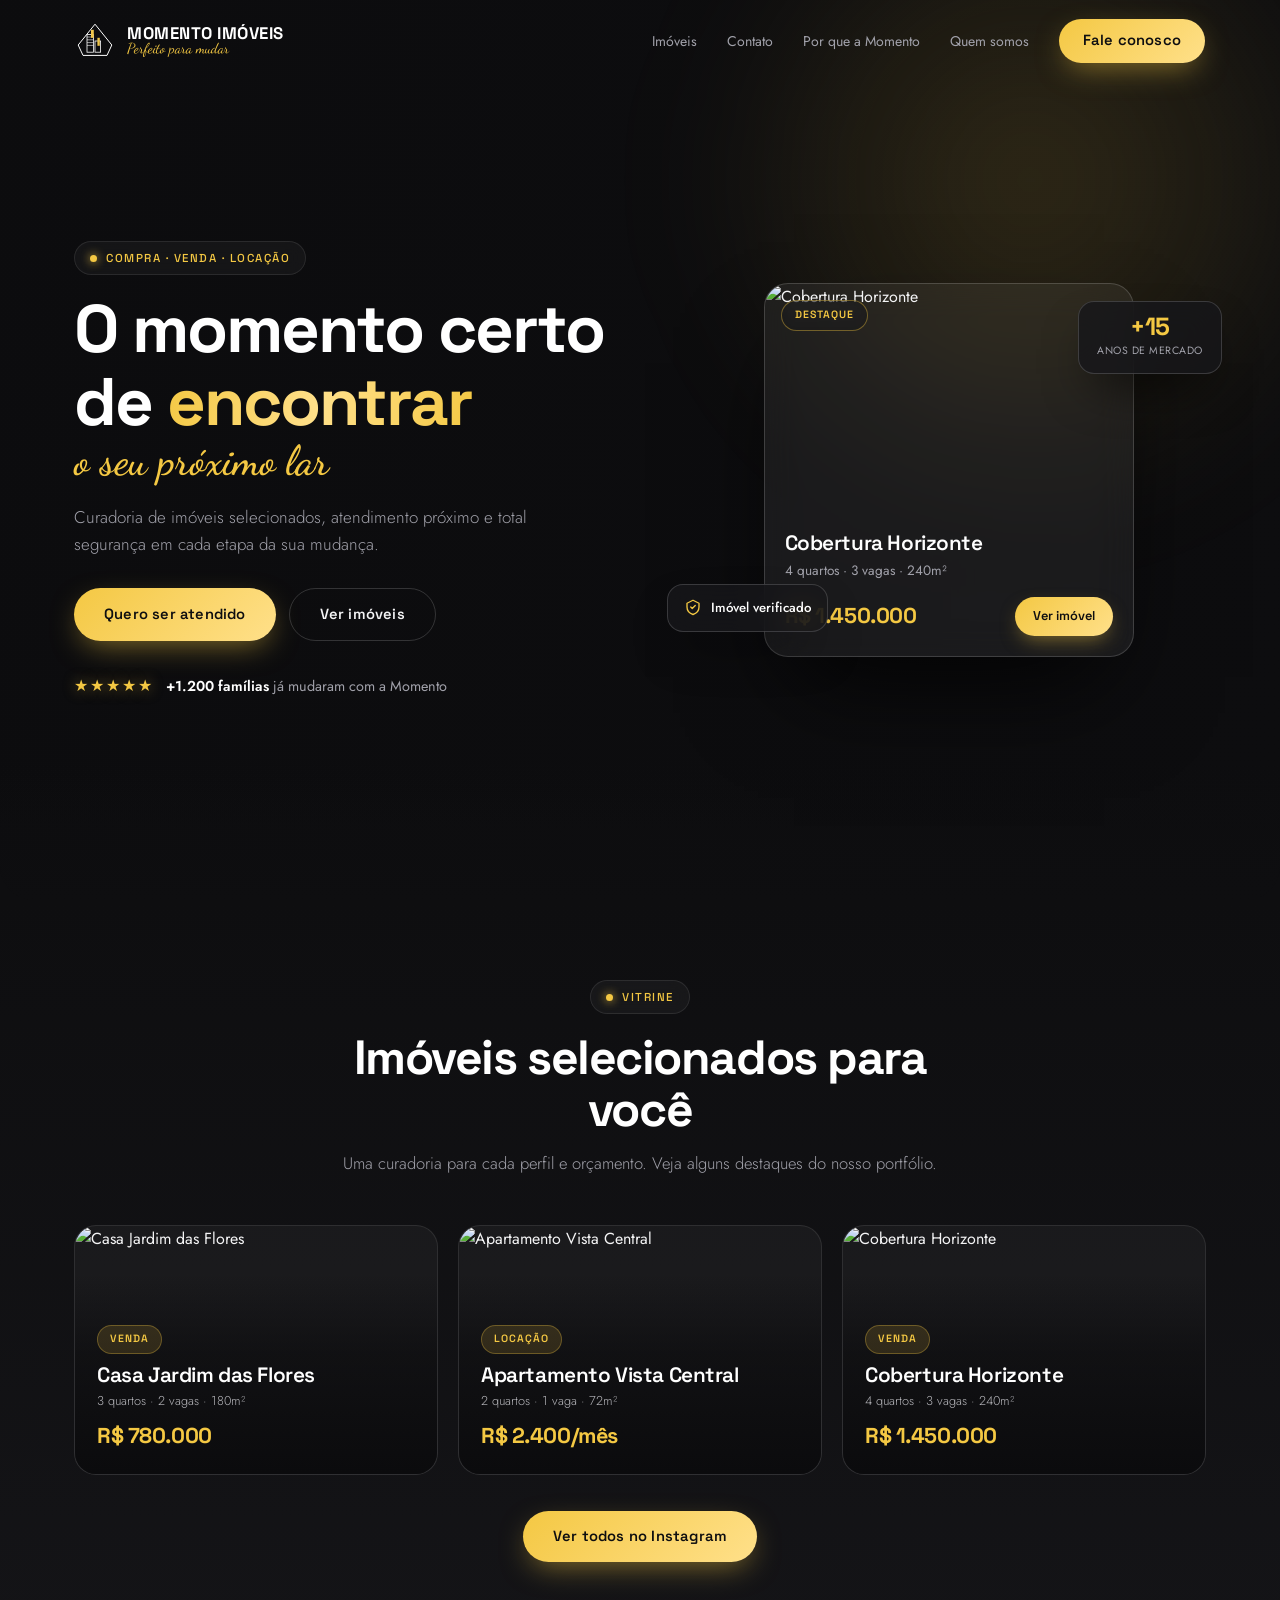
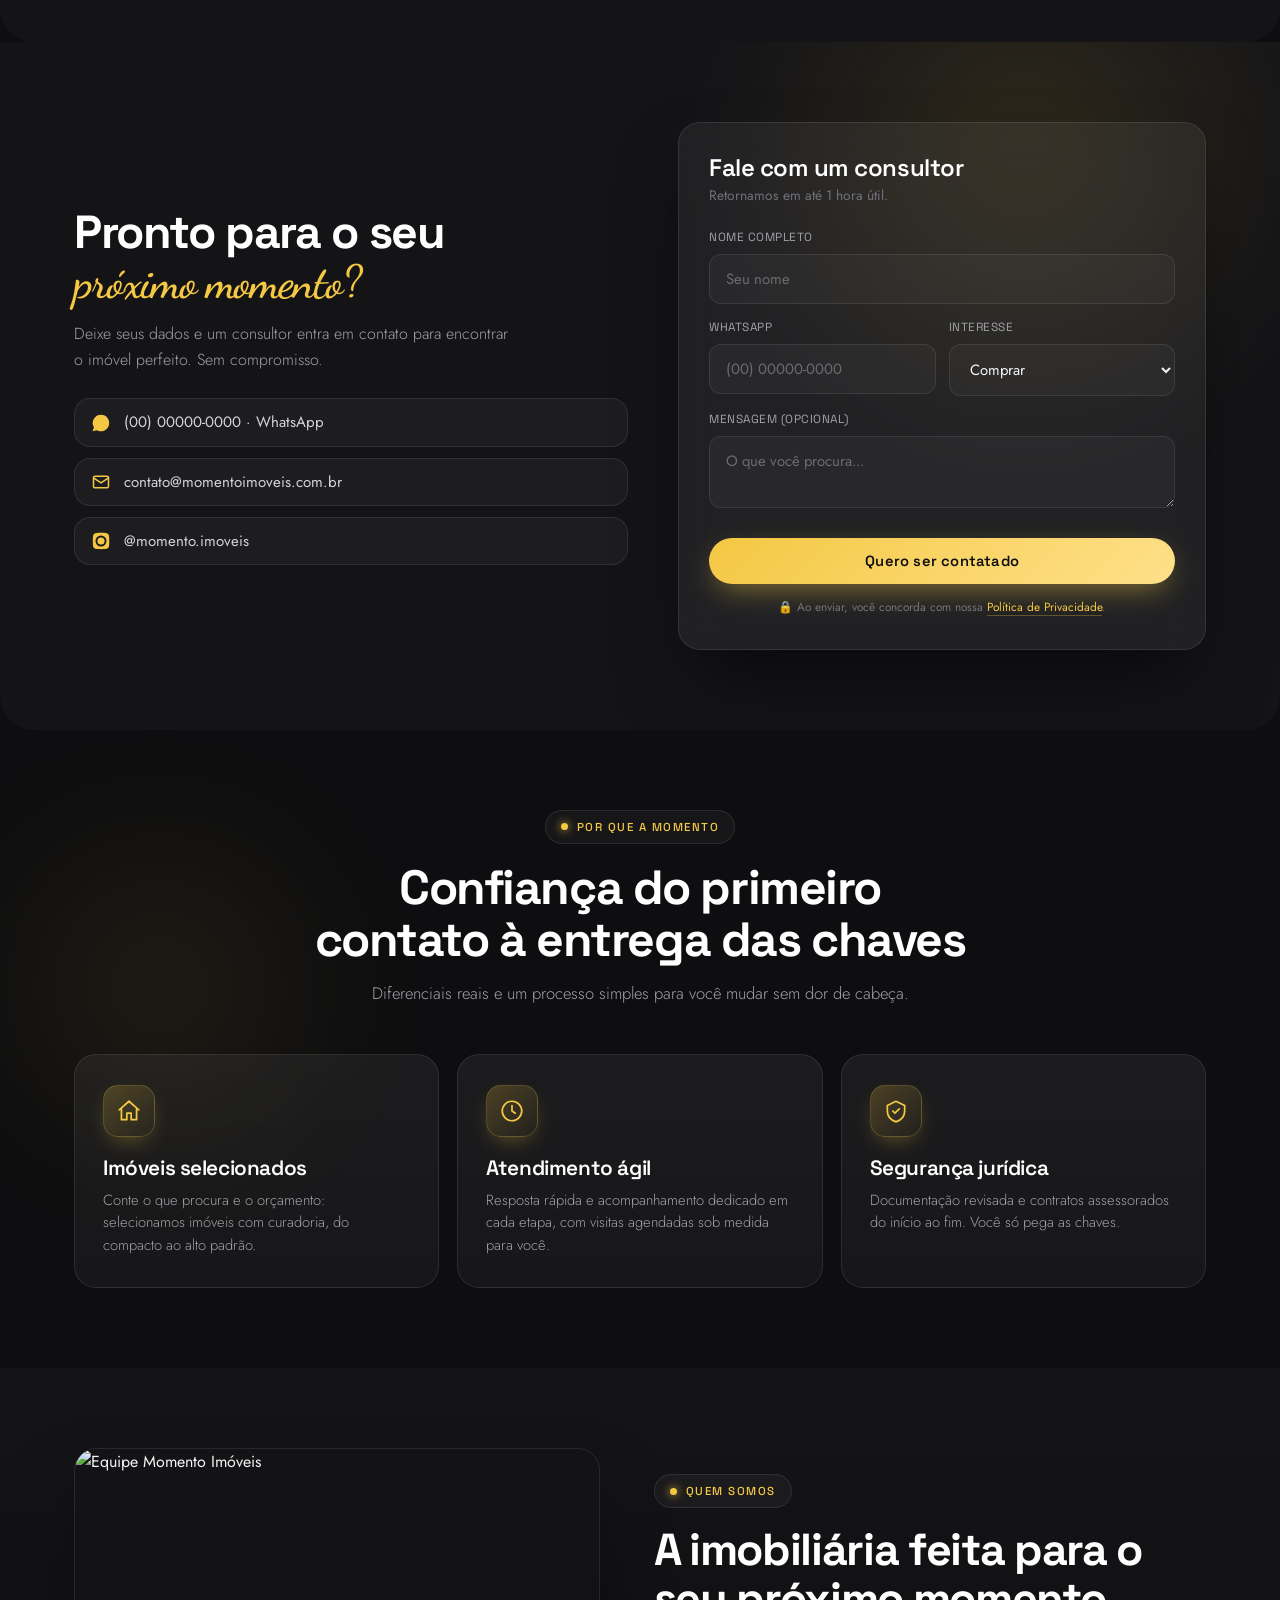
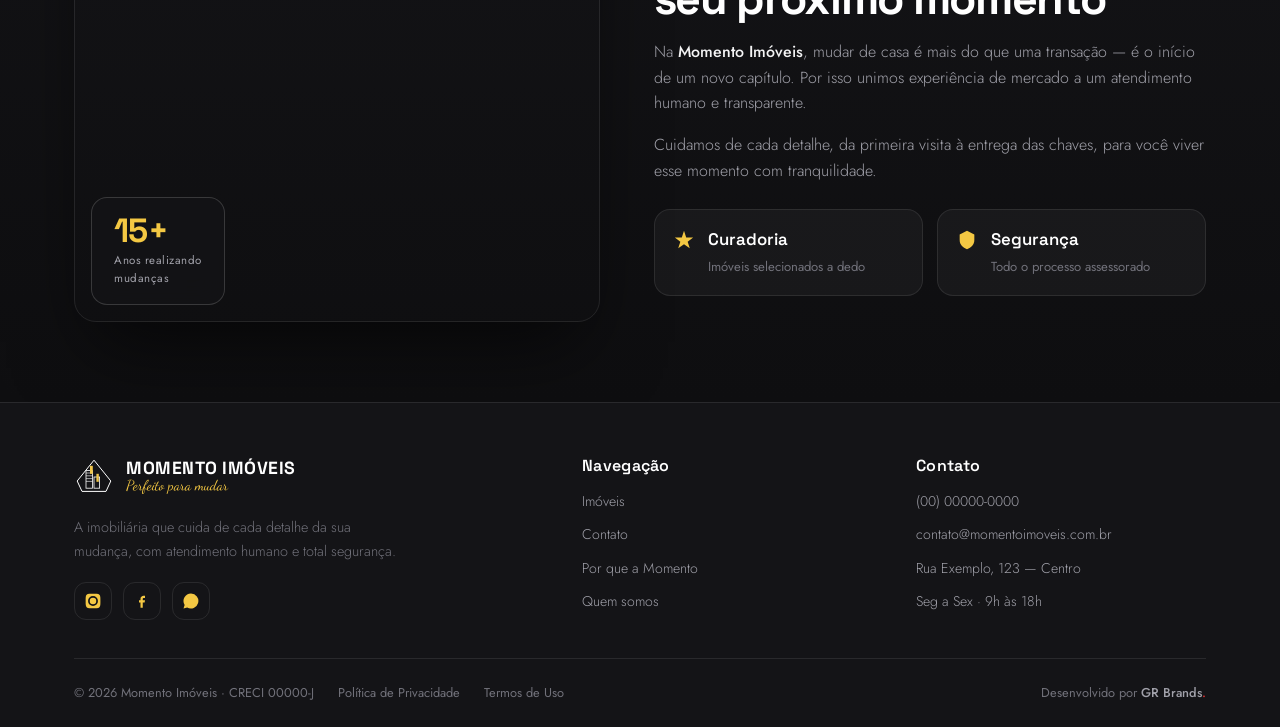
==== commit 47e2ca93: "Add files via upload" ====
--- a/index.html
+++ b/index.html
@@ -1,593 +1,240 @@
 <!DOCTYPE html>
-<html lang="pt-BR" data-theme="light">
+<html lang="pt-BR">
 <head>
-  <!-- Google Tag Manager -->
-  <script>(function(w,d,s,l,i){w[l]=w[l]||[];w[l].push({'gtm.start':
-  new Date().getTime(),event:'gtm.js'});var f=d.getElementsByTagName(s)[0],
-  j=d.createElement(s),dl=l!='dataLayer'?'&l='+l:'';j.async=true;j.src=
-  'https://www.googletagmanager.com/gtm.js?id='+i+dl;f.parentNode.insertBefore(j,f);
-  })(window,document,'script','dataLayer','GTM-KVJVVKHN');</script>
-  <!-- End Google Tag Manager -->
-
-  <meta charset="UTF-8" />
-  <meta name="viewport" content="width=device-width, initial-scale=1.0" />
-  <title>Dra. Paula Sampaio – Lipocriomodelação em Recife</title>
-  <meta name="description" content="Elimine a gordura localizada com a Lipocriomodelação da Dra. Paula Sampaio. Referência em Recife. +50 mil pacientes transformadas." />
-
-  <!-- Favicon SVG inline -->
-  <link rel="icon" type="image/svg+xml" href="data:image/svg+xml,%3Csvg xmlns='http://www.w3.org/2000/svg' viewBox='0 0 64 64'%3E%3Cdefs%3E%3ClinearGradient id='g' x1='0' y1='0' x2='1' y2='1'%3E%3Cstop offset='0%25' stop-color='%23c27b9a'/%3E%3Cstop offset='100%25' stop-color='%23dca6c0'/%3E%3C/linearGradient%3E%3C/defs%3E%3Crect width='64' height='64' rx='14' fill='%231a1212'/%3E%3Ctext x='32' y='45' text-anchor='middle' font-family='Georgia,serif' font-size='36' font-weight='700' fill='url(%23g)'%3EP%3C/text%3E%3C/svg%3E" />
-
-  <link rel="preconnect" href="https://fonts.googleapis.com" />
-  <link rel="preconnect" href="https://fonts.gstatic.com" crossorigin />
-  <link href="https://fonts.googleapis.com/css2?family=Montserrat:ital,wght@0,300;0,400;0,500;0,600;0,700;0,800;1,400;1,600&display=swap" rel="stylesheet" />
-  <link rel="stylesheet" href="styles.css?v=3" />
+<meta charset="UTF-8">
+<meta name="viewport" content="width=device-width, initial-scale=1.0">
+<title>Momento Imóveis — Perfeito para mudar</title>
+<meta name="description" content="Momento Imóveis: encontre o imóvel perfeito para o seu próximo momento. Compra, venda e locação com atendimento personalizado.">
+<link rel="icon" type="image/svg+xml" href="favicon.svg">
+<link rel="apple-touch-icon" href="favicon.svg">
+<link rel="preconnect" href="https://fonts.googleapis.com">
+<link rel="preconnect" href="https://fonts.gstatic.com" crossorigin>
+<link href="https://fonts.googleapis.com/css2?family=Dancing+Script:wght@600&family=Jost:wght@300;400;500;600;700&family=Space+Grotesk:wght@400;500;600;700&display=swap" rel="stylesheet">
+<link rel="stylesheet" href="styles.css">
 </head>
 <body>
-<!-- Google Tag Manager (noscript) -->
-<noscript><iframe src="https://www.googletagmanager.com/ns.html?id=GTM-KVJVVKHN"
-height="0" width="0" style="display:none;visibility:hidden"></iframe></noscript>
-<!-- End Google Tag Manager (noscript) -->
-
-<!-- MOBILE MENU -->
-<div class="mobile-menu" id="mobileMenu" aria-hidden="true">
-  <ul class="mobile-nav-links">
-    <li><a href="#resultados" class="mobile-link">Resultados</a></li>
-    <!-- <li><a href="#videos" class="mobile-link">Vídeos</a></li> -->
-    <li><a href="#contato" class="mobile-link">Contato</a></li>
-    <li><a href="#sobre" class="mobile-link">Sobre</a></li>
-  </ul>
-  <a href="#contato" class="mobile-cta mobile-link">Agendar avaliação</a>
-  <div class="mobile-theme-row">
-    <span>Alternar tema</span>
-    <button class="theme-toggle" id="themeToggleMobile" aria-label="Alternar tema">
-      <svg class="icon-sun" xmlns="http://www.w3.org/2000/svg" viewBox="0 0 24 24" fill="none" stroke="currentColor" stroke-width="2" stroke-linecap="round" stroke-linejoin="round"><circle cx="12" cy="12" r="5"/><line x1="12" y1="1" x2="12" y2="3"/><line x1="12" y1="21" x2="12" y2="23"/><line x1="4.22" y1="4.22" x2="5.64" y2="5.64"/><line x1="18.36" y1="18.36" x2="19.78" y2="19.78"/><line x1="1" y1="12" x2="3" y2="12"/><line x1="21" y1="12" x2="23" y2="12"/><line x1="4.22" y1="19.78" x2="5.64" y2="18.36"/><line x1="18.36" y1="5.64" x2="19.78" y2="4.22"/></svg>
-      <svg class="icon-moon" xmlns="http://www.w3.org/2000/svg" viewBox="0 0 24 24" fill="none" stroke="currentColor" stroke-width="2" stroke-linecap="round" stroke-linejoin="round"><path d="M21 12.79A9 9 0 1 1 11.21 3 7 7 0 0 0 21 12.79z"/></svg>
-    </button>
-  </div>
-</div>
-
-<!-- NAV -->
-<nav id="nav">
-  <div class="container nav-inner">
-    <a href="#" class="logo">Dra. Paula<span>.</span></a>
-    <ul class="nav-links">
-      <li><a href="#resultados">Resultados</a></li>
-      <!-- <li><a href="#videos">Vídeos</a></li> -->
-      <li><a href="#contato">Contato</a></li>
-      <li><a href="#sobre">Sobre</a></li>
-    </ul>
-    <div class="nav-right">
-      <button class="theme-toggle" id="themeToggle" aria-label="Alternar tema">
-        <svg class="icon-sun" xmlns="http://www.w3.org/2000/svg" viewBox="0 0 24 24" fill="none" stroke="currentColor" stroke-width="2" stroke-linecap="round" stroke-linejoin="round"><circle cx="12" cy="12" r="5"/><line x1="12" y1="1" x2="12" y2="3"/><line x1="12" y1="21" x2="12" y2="23"/><line x1="4.22" y1="4.22" x2="5.64" y2="5.64"/><line x1="18.36" y1="18.36" x2="19.78" y2="19.78"/><line x1="1" y1="12" x2="3" y2="12"/><line x1="21" y1="12" x2="23" y2="12"/><line x1="4.22" y1="19.78" x2="5.64" y2="18.36"/><line x1="18.36" y1="5.64" x2="19.78" y2="4.22"/></svg>
-        <svg class="icon-moon" xmlns="http://www.w3.org/2000/svg" viewBox="0 0 24 24" fill="none" stroke="currentColor" stroke-width="2" stroke-linecap="round" stroke-linejoin="round"><path d="M21 12.79A9 9 0 1 1 11.21 3 7 7 0 0 0 21 12.79z"/></svg>
-      </button>
-      <a href="#contato" class="nav-cta">Agendar avaliação</a>
-      <button class="hamburger" id="hamburger" aria-label="Abrir menu">
-        <span></span><span></span><span></span>
-      </button>
-    </div>
-  </div>
-</nav>
-
-<!-- ═══════════════════════ HERO ═══════════════════════ -->
-<section class="hero" id="hero">
-  <div class="hero-bg-wrap" aria-hidden="true">
-    <div class="hero-bg-img"></div>
-    <div class="hero-overlay"></div>
-  </div>
-  <div class="hero-content fade-up d2">
-    <h1>Dê um basta na gordura<br class="mobile-br"> que te aprisiona</h1>
-    <p class="hero-sub fade-up d3">
-      Conheça a Lipocriomodelação, o método exclusivo da Dra. Paula Sampaio que elimina a gordura localizada e devolve a liberdade de se olhar com admiração.
-    </p>
-    <div class="hero-actions fade-up d4">
-      <a href="#contato" class="btn-primary">Quero minha consulta</a>
-      <a href="#resultados" class="btn-ghost">Ver resultados</a>
-    </div>
-  </div>
-</section>
-
-<!-- ═══════════════════════ BEFORE & AFTER ═══════════════════════ -->
-<section class="results-section" id="resultados">
-  <div class="container">
-    <div class="section-label">
-      <span class="badge"><span class="badge-dot"></span>Resultados reais</span>
-    </div>
-    <h2 class="section-title">Antes <span class="gold-text">&</span> Depois</h2>
-    <p class="section-sub">Mudanças reais de mulheres que transformaram suas curvas e recuperaram a autoestima com a Lipocriomodelação.</p>
-
-    <div class="ba-grid">
-      <!-- Card 1 -->
-      <div class="ba-card">
-        <div class="ba-image-wrap">
-          <img src="assets/before-after-1.png" alt="Resultado de Lipocriomodelação no abdômen — antes e depois" loading="lazy" />
-        </div>
-        <div class="ba-info">
-          <span class="ba-tag">Abdômen</span>
-          <p>Gordura abdominal eliminada, com contorno mais definido e natural.</p>
-        </div>
-      </div>
-      <!-- Card 2 -->
-      <div class="ba-card">
-        <div class="ba-image-wrap">
-          <img src="assets/before-after-2.png" alt="Resultado de Lipocriomodelação em flancos e costas — antes e depois" loading="lazy" />
-        </div>
-        <div class="ba-info">
-          <span class="ba-tag">Flancos e Costas</span>
-          <p>Contorno esculpido com redução da gordura nos flancos e nas costas.</p>
-        </div>
-      </div>
-      <!-- Card 3 -->
-      <div class="ba-card">
-        <div class="ba-image-wrap">
-          <img src="assets/before-after-3.png" alt="Resultado de modelagem corporal — antes e depois" loading="lazy" />
-        </div>
-        <div class="ba-info">
-          <span class="ba-tag">Modelagem Corporal</span>
-          <p>Transformação global das curvas, com mais firmeza e harmonia.</p>
-        </div>
-      </div>
-    </div>
-  </div>
-</section>
-
-<!-- ═══════════════════════ VIDEO RESULTS ═══════════════════════ -->
-<!-- ═══ SEÇÃO DE VÍDEOS — comentada até a Dra. Paula ter os vídeos. Reativar removendo este comentário. ═══
-<section class="videos-section" id="videos">
-  <div class="container">
-    <div class="section-label">
-      <span class="badge"><span class="badge-dot"></span>Em vídeo</span>
-    </div>
-    <h2 class="section-title">Resultados em <span class="gold-text">movimento</span></h2>
-    <p class="section-sub">Acompanhe os resultados dos procedimentos mais procurados em vídeo, com técnica, naturalidade e elegância.</p>
-
-    <div class="videos-grid">
-      <div class="video-card">
-        <div class="video-placeholder">
-          <div class="play-btn" aria-label="Reproduzir vídeo">
-            <svg viewBox="0 0 24 24" fill="currentColor"><path d="M8 5v14l11-7z"/></svg>
+
+<!-- SPRITE: ícones definidos uma vez, reutilizados via <use> -->
+<svg width="0" height="0" style="position:absolute" aria-hidden="true">
+  <symbol id="logo" viewBox="0 0 100 100" fill="none">
+    <path d="M20 86 L8 60 L50 8 L92 60 L80 86 Z" stroke="#fff" stroke-width="2.5"/>
+    <rect x="30" y="34" width="16" height="44" stroke="#fff" stroke-width="2"/>
+    <path d="M30 40h16M30 47h16M30 54h16M30 61h16" stroke="#fff" stroke-width="1.5"/>
+    <rect x="50" y="50" width="14" height="28" stroke="#fff" stroke-width="2"/>
+    <rect x="40" y="22" width="7" height="20" fill="#efc54a"/>
+    <rect x="56" y="42" width="6" height="20" fill="#efc54a"/>
+  </symbol>
+  <symbol id="ic-wa" viewBox="0 0 24 24"><path fill="currentColor" d="M12 2a10 10 0 00-8.5 15.2L2 22l4.9-1.3A10 10 0 1012 2z"/></symbol>
+  <symbol id="ic-ig" viewBox="0 0 24 24"><path fill="currentColor" d="M12 2.2c3.2 0 3.6 0 4.9.1 3.3.1 4.8 1.7 4.9 4.9.1 1.3.1 1.6.1 4.8s0 3.6-.1 4.8c-.1 3.2-1.6 4.8-4.9 4.9-1.3.1-1.6.1-4.9.1s-3.6 0-4.8-.1c-3.3-.1-4.8-1.7-4.9-4.9C2.2 15.6 2.2 15.2 2.2 12s0-3.6.1-4.9C2.4 3.9 3.9 2.4 7.1 2.3 8.4 2.2 8.8 2.2 12 2.2zm0 3.2A6.6 6.6 0 1018.6 12 6.6 6.6 0 0012 5.4zm0 10.9A4.3 4.3 0 1116.3 12 4.3 4.3 0 0112 16.3zm6.8-11.2a1.5 1.5 0 11-1.5-1.5 1.5 1.5 0 011.5 1.5z"/></symbol>
+  <symbol id="ic-mail" viewBox="0 0 24 24" fill="none"><rect x="3" y="5" width="18" height="14" rx="2" stroke="currentColor" stroke-width="1.8"/><path d="M3 7l9 6 9-6" stroke="currentColor" stroke-width="1.8"/></symbol>
+  <symbol id="ic-fb" viewBox="0 0 24 24"><path fill="currentColor" d="M14 8h2V5h-2c-2.2 0-4 1.8-4 4v2H8v3h2v7h3v-7h2.5l.5-3H13V9c0-.6.4-1 1-1z"/></symbol>
+</svg>
+
+<!-- HEADER -->
+<header id="header">
+  <div class="wrap nav">
+    <a href="#topo" class="brand">
+      <svg class="logo-mark" aria-hidden="true"><use href="#logo"/></svg>
+      <span class="brand-text"><span class="name">MOMENTO IMÓVEIS</span><span class="tag">Perfeito para mudar</span></span>
+    </a>
+    <nav class="nav-links" id="navLinks">
+      <a href="#imoveis">Imóveis</a>
+      <a href="#contato">Contato</a>
+      <a href="#porque">Por que a Momento</a>
+      <a href="#sobre">Quem somos</a>
+      <a href="#contato" class="btn" style="padding:10px 24px">Fale conosco</a>
+    </nav>
+    <button class="menu-toggle" id="menuToggle" aria-label="Menu"><span></span><span></span><span></span></button>
+  </div>
+</header>
+
+<!-- 1. HERO -->
+<section class="hero" id="topo">
+  <div class="hero-bg"></div>
+  <div class="wrap hero-grid">
+    <div class="hero-content reveal">
+      <span class="eyebrow">Compra · Venda · Locação</span>
+      <h1>O momento certo de <span class="grad-text">encontrar</span><span class="script">o seu próximo lar</span></h1>
+      <p>Curadoria de imóveis selecionados, atendimento próximo e total segurança em cada etapa da sua mudança.</p>
+      <div class="hero-cta">
+        <a href="#contato" class="btn">Quero ser atendido</a>
+        <a href="#imoveis" class="btn btn-ghost">Ver imóveis</a>
+      </div>
+      <div class="hero-trust">
+        <div class="stars">★★★★★</div>
+        <span><strong>+1.200 famílias</strong> já mudaram com a Momento</span>
+      </div>
+    </div>
+
+    <div class="hero-visual reveal">
+      <div class="hcard">
+        <span class="hcard-tag">Destaque</span>
+        <img src="https://images.unsplash.com/photo-1512917774080-9991f1c4c750?auto=format&fit=crop&w=700&q=80" alt="Cobertura Horizonte">
+        <div class="hcard-body">
+          <h3>Cobertura Horizonte</h3>
+          <div class="hcard-meta">4 quartos · 3 vagas · 240m²</div>
+          <div class="hcard-foot">
+            <span class="hcard-price">R$ 1.450.000</span>
+            <a href="#imoveis" class="hcard-btn">Ver imóvel</a>
           </div>
-          <span class="video-duration">2:34</span>
-        </div>
-        <div class="video-info">
-          <h3>Bioestimuladores de Colágeno</h3>
-          <p>Rejuvenescimento facial progressivo com estímulo natural da produção de colágeno e resultados sutis.</p>
-        </div>
-      </div>
-      <div class="video-card">
-        <div class="video-placeholder">
-          <div class="play-btn" aria-label="Reproduzir vídeo">
-            <svg viewBox="0 0 24 24" fill="currentColor"><path d="M8 5v14l11-7z"/></svg>
-          </div>
-          <span class="video-duration">3:12</span>
-        </div>
-        <div class="video-info">
-          <h3>Skinbooster + Microagulhamento</h3>
-          <p>Hidratação profunda e renovação da textura da pele com resultados naturais e duradouros.</p>
-        </div>
-      </div>
-      <div class="video-card">
-        <div class="video-placeholder">
-          <div class="play-btn" aria-label="Reproduzir vídeo">
-            <svg viewBox="0 0 24 24" fill="currentColor"><path d="M8 5v14l11-7z"/></svg>
-          </div>
-          <span class="video-duration">1:48</span>
-        </div>
-        <div class="video-info">
-          <h3>Toxina Botulínica</h3>
-          <p>Suavização de linhas de expressão com aplicação precisa e resultado discreto e elegante.</p>
-        </div>
-      </div>
-    </div>
-  </div>
-</section>
-═══ FIM SEÇÃO DE VÍDEOS ═══ -->
-
-<!-- ═══════════════════════ CONTACT FORM ═══════════════════════ -->
-<section class="contact-section" id="contato">
-  <div class="container">
-    <div class="contact-inner">
-      <div class="contact-text">
-        <div class="section-label" style="text-align:left;">
-          <span class="badge"><span class="badge-dot"></span>Avaliação personalizada</span>
-        </div>
-        <h2 class="contact-title">Agende sua <span class="gold-text">avaliação exclusiva</span></h2>
-        <p class="contact-desc">Os horários para a Lipocriomodelação são concorridos. Preencha seus dados e garanta prioridade no atendimento.</p>
-        <div class="contact-perks">
-          <div class="perk"><span class="perk-icon">✓</span> Triagem inicial objetiva e sem compromisso</div>
-          <div class="perk"><span class="perk-icon">✓</span> Atendimento com prioridade na agenda</div>
-          <div class="perk"><span class="perk-icon">✓</span> Protocolo personalizado para o seu corpo</div>
-          <div class="perk"><span class="perk-icon">✓</span> Direcionamento para avaliação presencial</div>
-        </div>
-      </div>
-      <form class="contact-form" id="contactForm" novalidate>
-        <div class="form-group">
-          <label for="form-name">Nome completo</label>
-          <input type="text" id="form-name" name="nome" placeholder="Seu nome" required />
-        </div>
-        <div class="form-group">
-          <label for="form-whatsapp">WhatsApp</label>
-          <input type="tel" id="form-whatsapp" name="whatsapp" placeholder="(00) 00000-0000" required />
-        </div>
-        <div class="form-group">
-          <label for="form-email">E-mail</label>
-          <input type="email" id="form-email" name="email" placeholder="seu@email.com" required />
-        </div>
-        <div class="form-group">
-          <label for="form-procedure">Procedimento de interesse</label>
-          <select id="form-procedure" name="procedimento" required>
-            <option value="" disabled selected>Selecione sua maior queixa</option>
-            <option value="abdomen">Gordura no abdômen</option>
-            <option value="flacidez">Flacidez</option>
-            <option value="flancos">Gordura nos flancos e costas</option>
-            <option value="outro">Outros</option>
-          </select>
-        </div>
-        <button type="submit" class="btn-primary btn-submit">Enviar solicitação</button>
-        <p class="form-disclaimer">Ao enviar, você concorda com nossa <a href="#" id="openPrivacyFromForm">Política de Privacidade</a>.</p>
-      </form>
-    </div>
-  </div>
-</section>
-
-<!-- ═══════════════════════ ABOUT THE DOCTOR ═══════════════════════ -->
-<section class="about-section" id="sobre">
-  <div class="container">
-    <div class="about-inner">
-      <div class="about-photo">
-        <img src="assets/doctor.png" alt="Dra. Paula Sampaio — Especialista em Lipocriomodelação" loading="lazy" />
-        <div class="about-photo-accent" aria-hidden="true"></div>
-      </div>
-      <div class="about-text">
-        <div class="section-label" style="text-align:left;">
-          <span class="badge"><span class="badge-dot"></span>Sobre a Dra.</span>
-        </div>
-        <h2 class="about-title">Dra. <span class="gold-text">Paula Sampaio</span></h2>
-        <p>Referência em estética avançada em Recife e especialista consagrada em Lipocriomodelação, com mais de 50 mil pacientes transformadas ao longo da carreira.</p>
-        <p>Unindo tecnologia científica e sensibilidade estética, entrega resultados que libertam e empoderam mulheres a voltarem a se olhar com amor e admiração.</p>
-        <div class="about-credentials">
-          <div class="credential">
-            <span class="credential-num">+50 mil</span>
-            <span class="credential-label">Pacientes transformadas</span>
-          </div>
-          <div class="credential">
-            <span class="credential-num">12+ anos</span>
-            <span class="credential-label">De experiência</span>
-          </div>
-          <div class="credential">
-            <span class="credential-num">Recife</span>
-            <span class="credential-label">Referência na região</span>
-          </div>
-        </div>
-      </div>
-    </div>
-  </div>
-</section>
-
-<!-- ═══════════════════════ FAQ ═══════════════════════ -->
-<section class="faq-section" id="faq">
-  <div class="container">
-    <div class="section-label">
-      <span class="badge"><span class="badge-dot"></span>Dúvidas frequentes</span>
-    </div>
-    <h2 class="section-title">Perguntas <span class="gold-text">frequentes</span></h2>
-    <div class="faq-list">
-      <div class="faq-item">
-        <button class="faq-question" aria-expanded="false">
-          A Lipocriomodelação dói?
-          <svg class="faq-icon" viewBox="0 0 24 24" fill="none" stroke="currentColor" stroke-width="2"><path d="M6 9l6 6 6-6"/></svg>
-        </button>
-        <div class="faq-answer">
-          <p>Não. É um procedimento não invasivo e confortável. A maioria das pacientes relata apenas uma sensação de frio nos primeiros minutos de aplicação.</p>
-        </div>
-      </div>
-      <div class="faq-item">
-        <button class="faq-question" aria-expanded="false">
-          Em quanto tempo vejo resultado?
-          <svg class="faq-icon" viewBox="0 0 24 24" fill="none" stroke="currentColor" stroke-width="2"><path d="M6 9l6 6 6-6"/></svg>
-        </button>
-        <div class="faq-answer">
-          <p>Os primeiros resultados costumam aparecer em poucas semanas e o efeito completo se revela ao longo dos meses seguintes, conforme o corpo elimina a gordura tratada.</p>
-        </div>
-      </div>
-      <div class="faq-item">
-        <button class="faq-question" aria-expanded="false">
-          Como funciona a primeira consulta?
-          <svg class="faq-icon" viewBox="0 0 24 24" fill="none" stroke="currentColor" stroke-width="2"><path d="M6 9l6 6 6-6"/></svg>
-        </button>
-        <div class="faq-answer">
-          <p>Na avaliação, a Dra. Paula analisa suas áreas de incômodo, entende seus objetivos e monta um protocolo personalizado, explicando cada etapa com clareza.</p>
-        </div>
-      </div>
-    </div>
-  </div>
-</section>
-
-<!-- ═══════════════════════ FOOTER ═══════════════════════ -->
+        </div>
+      </div>
+      <div class="hfloat hfloat-1"><div class="num">+15</div><div class="lbl">anos de mercado</div></div>
+      <div class="hfloat hfloat-2">
+        <svg width="18" height="18" viewBox="0 0 24 24" fill="none"><path d="M9 12l2 2 4-4M12 3l8 4v5c0 5-3.4 8.5-8 10-4.6-1.5-8-5-8-10V7z" stroke="currentColor" stroke-width="1.8" stroke-linecap="round" stroke-linejoin="round"/></svg>
+        <span>Imóvel verificado</span>
+      </div>
+    </div>
+  </div>
+</section>
+
+<!-- 2. GALERIA -->
+<section class="gallery" id="imoveis">
+  <div class="wrap">
+    <div class="sec-head reveal">
+      <span class="eyebrow dark">Vitrine</span>
+      <h2>Imóveis selecionados para você</h2>
+      <p>Uma curadoria para cada perfil e orçamento. Veja alguns destaques do nosso portfólio.</p>
+    </div>
+    <div class="grid">
+      <div class="prop reveal">
+        <img src="https://images.unsplash.com/photo-1568605114967-8130f3a36994?auto=format&fit=crop&w=700&q=80" alt="Casa Jardim das Flores">
+        <div class="info"><span class="tagp">Venda</span><h3>Casa Jardim das Flores</h3><div class="meta">3 quartos · 2 vagas · 180m²</div><div class="price">R$ 780.000</div></div>
+      </div>
+      <div class="prop reveal">
+        <img src="https://images.unsplash.com/photo-1545324418-cc1a3fa10c00?auto=format&fit=crop&w=700&q=80" alt="Apartamento Vista Central">
+        <div class="info"><span class="tagp">Locação</span><h3>Apartamento Vista Central</h3><div class="meta">2 quartos · 1 vaga · 72m²</div><div class="price">R$ 2.400/mês</div></div>
+      </div>
+      <div class="prop reveal">
+        <img src="https://images.unsplash.com/photo-1512917774080-9991f1c4c750?auto=format&fit=crop&w=700&q=80" alt="Cobertura Horizonte">
+        <div class="info"><span class="tagp">Venda</span><h3>Cobertura Horizonte</h3><div class="meta">4 quartos · 3 vagas · 240m²</div><div class="price">R$ 1.450.000</div></div>
+      </div>
+    </div>
+    <div class="center reveal">
+      <a href="https://www.instagram.com/momento.imoveis/" target="_blank" rel="noopener" class="btn">Ver todos no Instagram</a>
+    </div>
+  </div>
+</section>
+
+<!-- 3. FORMULÁRIO (3ª dobra) -->
+<section class="lead" id="contato">
+  <div class="wrap lead-grid">
+    <div class="lead-text reveal">
+      <h2>Pronto para o seu <span class="script">próximo momento?</span></h2>
+      <p>Deixe seus dados e um consultor entra em contato para encontrar o imóvel perfeito. Sem compromisso.</p>
+      <div class="lead-contacts">
+        <a href="https://wa.me/5500000000000" target="_blank" rel="noopener"><svg width="20" height="20"><use href="#ic-wa"/></svg> (00) 00000-0000 · WhatsApp</a>
+        <a href="mailto:contato@momentoimoveis.com.br"><svg width="20" height="20"><use href="#ic-mail"/></svg> contato@momentoimoveis.com.br</a>
+        <a href="https://www.instagram.com/momento.imoveis/" target="_blank" rel="noopener"><svg width="20" height="20"><use href="#ic-ig"/></svg> @momento.imoveis</a>
+      </div>
+    </div>
+    <form class="reveal" id="leadForm">
+      <h3>Fale com um consultor</h3>
+      <p class="sub">Retornamos em até 1 hora útil.</p>
+      <div class="field"><label for="nome">Nome completo</label><input id="nome" type="text" placeholder="Seu nome" required></div>
+      <div class="row2">
+        <div class="field"><label for="tel">WhatsApp</label><input id="tel" type="tel" placeholder="(00) 00000-0000" required></div>
+        <div class="field"><label for="interesse">Interesse</label>
+          <select id="interesse"><option>Comprar</option><option>Alugar</option><option>Vender/anunciar</option><option>Dúvidas</option></select>
+        </div>
+      </div>
+      <div class="field"><label for="msg">Mensagem (opcional)</label><textarea id="msg" rows="2" placeholder="O que você procura..."></textarea></div>
+      <button type="submit" class="btn">Quero ser contatado</button>
+      <p class="privacy">🔒 Ao enviar, você concorda com nossa <a href="#" data-modal="modalPrivacidade">Política de Privacidade</a>.</p>
+    </form>
+  </div>
+</section>
+
+<!-- 4. POR QUE A MOMENTO + COMO FUNCIONA -->
+<section class="why" id="porque">
+  <div class="wrap">
+    <div class="sec-head reveal">
+      <span class="eyebrow">Por que a Momento</span>
+      <h2>Confiança do primeiro contato à entrega das chaves</h2>
+      <p>Diferenciais reais e um processo simples para você mudar sem dor de cabeça.</p>
+    </div>
+    <div class="why-grid">
+      <div class="why-card reveal">
+        <div class="ico"><svg width="26" height="26" viewBox="0 0 24 24" fill="none"><path d="M3 11l9-8 9 8M5 10v10h5v-6h4v6h5V10" stroke="#f4c843" stroke-width="1.6" stroke-linecap="round" stroke-linejoin="round"/></svg></div>
+        <h3>Imóveis selecionados</h3>
+        <p>Conte o que procura e o orçamento: selecionamos imóveis com curadoria, do compacto ao alto padrão.</p>
+      </div>
+      <div class="why-card reveal">
+        <div class="ico"><svg width="26" height="26" viewBox="0 0 24 24" fill="none"><path d="M12 3a9 9 0 100 18 9 9 0 000-18zm0 4v5l3 2" stroke="#f4c843" stroke-width="1.6" stroke-linecap="round" stroke-linejoin="round"/></svg></div>
+        <h3>Atendimento ágil</h3>
+        <p>Resposta rápida e acompanhamento dedicado em cada etapa, com visitas agendadas sob medida para você.</p>
+      </div>
+      <div class="why-card reveal">
+        <div class="ico"><svg width="26" height="26" viewBox="0 0 24 24" fill="none"><path d="M9 12l2 2 4-4M12 3l8 4v5c0 5-3.4 8.5-8 10-4.6-1.5-8-5-8-10V7z" stroke="#f4c843" stroke-width="1.6" stroke-linecap="round" stroke-linejoin="round"/></svg></div>
+        <h3>Segurança jurídica</h3>
+        <p>Documentação revisada e contratos assessorados do início ao fim. Você só pega as chaves.</p>
+      </div>
+    </div>
+  </div>
+</section>
+
+<!-- 5. QUEM SOMOS -->
+<section id="sobre">
+  <div class="wrap about-grid">
+    <div class="about-img reveal">
+      <img src="https://images.unsplash.com/photo-1582407947304-fd86f028f716?auto=format&fit=crop&w=900&q=80" alt="Equipe Momento Imóveis">
+      <div class="badge"><div class="num">15+</div><div class="lbl">Anos realizando<br>mudanças</div></div>
+    </div>
+    <div class="about-text reveal">
+      <span class="eyebrow dark">Quem somos</span>
+      <h2>A imobiliária feita para o seu próximo momento</h2>
+      <p>Na <strong>Momento Imóveis</strong>, mudar de casa é mais do que uma transação — é o início de um novo capítulo. Por isso unimos experiência de mercado a um atendimento humano e transparente.</p>
+      <p>Cuidamos de cada detalhe, da primeira visita à entrega das chaves, para você viver esse momento com tranquilidade.</p>
+      <div class="about-values">
+        <div class="v"><svg width="22" height="22" viewBox="0 0 24 24"><path d="M12 2l2.4 7.4H22l-6 4.5 2.3 7.1-6.3-4.5L5.7 21 8 13.9 2 9.4h7.6z" fill="#f4c843"/></svg><div><strong>Curadoria</strong><span>Imóveis selecionados a dedo</span></div></div>
+        <div class="v"><svg width="22" height="22" viewBox="0 0 24 24"><path d="M12 2l8 4v6c0 5-3.4 8.5-8 10-4.6-1.5-8-5-8-10V6z" fill="#f4c843"/></svg><div><strong>Segurança</strong><span>Todo o processo assessorado</span></div></div>
+      </div>
+    </div>
+  </div>
+</section>
+
+<!-- FOOTER -->
 <footer>
-  <div class="container footer-inner">
-    <p class="footer-copy">© 2026 Dra. Paula Sampaio. Todos os direitos reservados.</p>
-    <div class="footer-right">
-      <a href="#" id="openTerms" class="footer-link">Termos de Uso</a>
-      <span class="footer-sep">·</span>
-      <a href="#" id="openPrivacy" class="footer-link">Política de Privacidade</a>
-      <span class="footer-sep">·</span>
-      <span class="footer-dev">Desenvolvido por <a href="https://azxperformance.com.br/clinica" target="_blank" rel="noopener noreferrer" class="footer-link azx-link">AZX Performance</a></span>
+  <div class="wrap">
+    <div class="foot-grid">
+      <div class="foot-brand">
+        <div class="brand">
+          <svg class="logo-mark" aria-hidden="true"><use href="#logo"/></svg>
+          <span class="brand-text"><span class="name">MOMENTO IMÓVEIS</span><span class="tag">Perfeito para mudar</span></span>
+        </div>
+        <p>A imobiliária que cuida de cada detalhe da sua mudança, com atendimento humano e total segurança.</p>
+        <div class="socials">
+          <a href="https://www.instagram.com/momento.imoveis/" target="_blank" rel="noopener" aria-label="Instagram"><svg width="18" height="18"><use href="#ic-ig"/></svg></a>
+          <a href="#" aria-label="Facebook"><svg width="18" height="18"><use href="#ic-fb"/></svg></a>
+          <a href="https://wa.me/5500000000000" target="_blank" rel="noopener" aria-label="WhatsApp"><svg width="18" height="18"><use href="#ic-wa"/></svg></a>
+        </div>
+      </div>
+      <div class="foot-col">
+        <h4>Navegação</h4>
+        <a href="#imoveis">Imóveis</a><a href="#contato">Contato</a><a href="#porque">Por que a Momento</a><a href="#sobre">Quem somos</a>
+      </div>
+      <div class="foot-col">
+        <h4>Contato</h4>
+        <p>(00) 00000-0000</p><p>contato@momentoimoveis.com.br</p><p>Rua Exemplo, 123 — Centro</p><p>Seg a Sex · 9h às 18h</p>
+      </div>
+    </div>
+    <div class="foot-bottom">
+      <div class="foot-legal">
+        <span>© <span id="year">2026</span> Momento Imóveis · CRECI 00000-J</span>
+        <a data-modal="modalPrivacidade">Política de Privacidade</a>
+        <a data-modal="modalTermos">Termos de Uso</a>
+      </div>
+      <div class="foot-by">
+        Desenvolvido por <a href="https://grbrands.com.br" target="_blank" rel="noopener">GR Brands<span class="dot">.</span></a>
+      </div>
     </div>
   </div>
 </footer>
 
-<!-- ═══════════════════════ TERMS MODAL ═══════════════════════ -->
-<div class="modal-overlay" id="termsModal" aria-hidden="true">
-  <div class="modal-content" role="dialog" aria-labelledby="termsTitle">
-    <button class="modal-close" aria-label="Fechar">&times;</button>
-    <h2 id="termsTitle">Termos de Uso</h2>
-    <div class="modal-body">
-      <p><strong>1. Aceitação dos Termos</strong></p>
-      <p>Ao acessar e utilizar este site, você concorda com os presentes Termos de Uso. Caso não concorde com qualquer disposição, solicitamos que interrompa o uso imediatamente.</p>
-
-      <p><strong>2. Finalidade do Site</strong></p>
-      <p>Este site tem caráter exclusivamente informativo sobre os procedimentos estéticos oferecidos pela Dra. Paula Sampaio. As informações aqui contidas não substituem consulta médica presencial.</p>
-
-      <p><strong>3. Propriedade Intelectual</strong></p>
-      <p>Todo o conteúdo do site, incluindo textos, imagens, vídeos, logotipos e elementos gráficos, é protegido por direitos autorais e não pode ser reproduzido sem autorização prévia por escrito.</p>
-
-      <p><strong>4. Responsabilidade</strong></p>
-      <p>A Dra. Paula Sampaio se reserva o direito de alterar, atualizar ou remover conteúdos do site sem aviso prévio. Não nos responsabilizamos por decisões tomadas com base exclusivamente nas informações do site.</p>
-
-      <p><strong>5. Agendamentos</strong></p>
-      <p>Os agendamentos realizados por meio do formulário de contato estão sujeitos à confirmação pela equipe da clínica. O envio do formulário não garante a reserva de horário.</p>
-
-      <p><strong>6. Alterações</strong></p>
-      <p>Estes termos podem ser atualizados a qualquer momento. Recomendamos a consulta periódica desta página.</p>
-
-      <p><strong>7. Lei Aplicável</strong></p>
-      <p>Estes Termos de Uso são regidos pelas leis da República Federativa do Brasil, em especial a Lei Geral de Proteção de Dados (LGPD — Lei nº 13.709/2018) e o Código de Defesa do Consumidor.</p>
-    </div>
-  </div>
-</div>
-
-<!-- ═══════════════════════ PRIVACY MODAL ═══════════════════════ -->
-<div class="modal-overlay" id="privacyModal" aria-hidden="true">
-  <div class="modal-content" role="dialog" aria-labelledby="privacyTitle">
-    <button class="modal-close" aria-label="Fechar">&times;</button>
-    <h2 id="privacyTitle">Política de Privacidade</h2>
-    <div class="modal-body">
-      <p><strong>1. Introdução</strong></p>
-      <p>A Dra. Paula Sampaio está comprometida com a proteção dos seus dados pessoais, em conformidade com a Lei Geral de Proteção de Dados Pessoais (LGPD — Lei nº 13.709/2018). Esta Política descreve como coletamos, utilizamos, armazenamos e protegemos suas informações.</p>
-
-      <p><strong>2. Dados Coletados</strong></p>
-      <p>Coletamos os seguintes dados pessoais por meio do formulário de contato: nome completo, número de WhatsApp, endereço de e-mail e procedimento de interesse. Esses dados são fornecidos voluntariamente pelo titular.</p>
-
-      <p><strong>3. Finalidade do Tratamento</strong></p>
-      <p>Os dados coletados são utilizados exclusivamente para: (a) entrar em contato para agendamento de avaliação; (b) envio de informações sobre procedimentos solicitados; (c) comunicação relacionada aos serviços da clínica.</p>
-
-      <p><strong>4. Base Legal</strong></p>
-      <p>O tratamento dos dados pessoais se dá com base no consentimento do titular (Art. 7º, I, da LGPD), fornecido no momento do envio do formulário.</p>
-
-      <p><strong>5. Compartilhamento de Dados</strong></p>
-      <p>Seus dados pessoais não serão compartilhados com terceiros, exceto quando necessário para o cumprimento de obrigações legais ou mediante seu consentimento expresso.</p>
-
-      <p><strong>6. Armazenamento e Segurança</strong></p>
-      <p>Os dados são armazenados em ambiente seguro, com medidas técnicas e administrativas adequadas para proteger contra acesso não autorizado, destruição, perda ou alteração.</p>
-
-      <p><strong>7. Direitos do Titular</strong></p>
-      <p>Conforme a LGPD, você tem direito a: (a) confirmar a existência de tratamento; (b) acessar seus dados; (c) corrigir dados incompletos ou desatualizados; (d) solicitar a anonimização, bloqueio ou eliminação de dados desnecessários; (e) revogar o consentimento a qualquer momento.</p>
-
-      <p><strong>8. Contato</strong></p>
-      <p>Para exercer seus direitos ou esclarecer dúvidas sobre o tratamento de dados, entre em contato pelo WhatsApp disponível neste site.</p>
-
-      <p><strong>9. Alterações</strong></p>
-      <p>Esta Política pode ser atualizada a qualquer momento. A versão vigente estará sempre disponível nesta página.</p>
-    </div>
-  </div>
-</div>
-
-<!-- ═══════════════════════ SCRIPTS ═══════════════════════ -->
-<script>
-  // ── CLEAN URL ──
-  if (location.pathname.endsWith('/index.html')) {
-    history.replaceState(null, '', location.pathname.replace('/index.html', '/') + location.search + location.hash);
-  }
-
-  // ── THEME ──
-  const html = document.documentElement;
-  const saved = localStorage.getItem('paula-theme') || 'light';
-  html.setAttribute('data-theme', saved);
-
-  function toggleTheme() {
-    const current = html.getAttribute('data-theme');
-    const next = current === 'dark' ? 'light' : 'dark';
-    html.setAttribute('data-theme', next);
-    localStorage.setItem('paula-theme', next);
-  }
-
-  document.getElementById('themeToggle').addEventListener('click', toggleTheme);
-  document.getElementById('themeToggleMobile').addEventListener('click', toggleTheme);
-
-  // ── NAV SCROLL ──
-  const nav = document.getElementById('nav');
-  window.addEventListener('scroll', () => {
-    nav.classList.toggle('scrolled', window.scrollY > 20);
-  }, { passive: true });
-
-  // ── HAMBURGER ──
-  const hamburger = document.getElementById('hamburger');
-  const mobileMenu = document.getElementById('mobileMenu');
-
-  function openMenu() {
-    hamburger.classList.add('open');
-    mobileMenu.classList.add('open');
-    mobileMenu.setAttribute('aria-hidden', 'false');
-    document.body.style.overflow = 'hidden';
-  }
-  function closeMenu() {
-    hamburger.classList.remove('open');
-    mobileMenu.classList.remove('open');
-    mobileMenu.setAttribute('aria-hidden', 'true');
-    document.body.style.overflow = '';
-  }
-
-  hamburger.addEventListener('click', () => {
-    mobileMenu.classList.contains('open') ? closeMenu() : openMenu();
-  });
-
-  document.querySelectorAll('.mobile-link').forEach(link => {
-    link.addEventListener('click', closeMenu);
-  });
-
-  // ── SCROLL ANIMATIONS ──
-  const observer = new IntersectionObserver((entries) => {
-    entries.forEach(entry => {
-      if (entry.isIntersecting) {
-        entry.target.classList.add('is-visible');
-      }
-    });
-  }, { threshold: 0.08 });
-
-  document.querySelectorAll('.ba-card, .video-card, .contact-inner, .about-inner').forEach(el => {
-    el.classList.add('animate-on-scroll');
-    observer.observe(el);
-  });
-
-  // ── WHATSAPP MASK ──
-  const whatsInput = document.getElementById('form-whatsapp');
-  whatsInput.addEventListener('input', function(e) {
-    let v = e.target.value.replace(/\D/g, '');
-    if (v.length > 11) v = v.slice(0, 11);
-    if (v.length > 7) v = `(${v.slice(0,2)}) ${v.slice(2,7)}-${v.slice(7)}`;
-    else if (v.length > 2) v = `(${v.slice(0,2)}) ${v.slice(2)}`;
-    else if (v.length > 0) v = `(${v}`;
-    e.target.value = v;
-  });
-
-  // ── FORM VALIDATION ──
-  const fields = {
-    nome:         document.getElementById('form-name'),
-    whatsapp:     document.getElementById('form-whatsapp'),
-    email:        document.getElementById('form-email'),
-    procedimento: document.getElementById('form-procedure')
-  };
-
-  function setError(el, hasError) {
-    el.style.borderColor = hasError ? '#c0392b' : '';
-    el.style.boxShadow   = hasError ? '0 0 0 3px rgba(192,57,43,0.18)' : '';
-  }
-
-  Object.values(fields).forEach(el => {
-    el.addEventListener('input',  () => setError(el, false));
-    el.addEventListener('change', () => setError(el, false));
-  });
-
-  function validateForm() {
-    let valid = true;
-    const { nome, whatsapp, email, procedimento } = fields;
-    if (!nome.value.trim())        { setError(nome, true);         valid = false; }
-    if (!whatsapp.value.trim())    { setError(whatsapp, true);     valid = false; }
-    if (!email.value.trim() || !/^[^\s@]+@[^\s@]+\.[^\s@]+$/.test(email.value.trim()))
-                                   { setError(email, true);        valid = false; }
-    if (!procedimento.value)       { setError(procedimento, true); valid = false; }
-    return valid;
-  }
-
-  // ── FORM SUBMIT ──
-  document.getElementById('contactForm').addEventListener('submit', async function(e) {
-    e.preventDefault();
-    if (!validateForm()) return;
-    const btn = this.querySelector('.btn-submit');
-    const originalText = btn.textContent;
-
-    btn.textContent = 'Enviando…';
-    btn.disabled = true;
-
-    const agora = new Date();
-    const pad = n => String(n).padStart(2, '0');
-    const meses = ['jan','fev','mar','abr','mai','jun','jul','ago','set','out','nov','dez'];
-    const payload = {
-      nome:        this.nome.value.trim(),
-      telefone:    this.whatsapp.value.trim(),
-      email:       this.email.value.trim(),
-      procedimento: this.procedimento.value,
-      origem:      window.location.href,
-      data:        `${pad(agora.getDate())} ${meses[agora.getMonth()]}. ${agora.getFullYear()}`,
-      hora:        `${pad(agora.getHours())}h${pad(agora.getMinutes())}`
-    };
-
-    try {
-      const res = await fetch('https://hook.us2.make.com/cjxjnd5wr41srcaf3bjtu8smsohiwym8', {
-        method: 'POST',
-        headers: { 'Content-Type': 'application/json' },
-        body: JSON.stringify(payload)
-      });
-
-      if (!res.ok) throw new Error('status ' + res.status);
-
-      window.location.href = 'obrigado.html';
-    } catch (err) {
-      btn.textContent = 'Erro ao enviar. Tente novamente.';
-      btn.style.background = '#c0392b';
-      btn.disabled = false;
-      setTimeout(() => {
-        btn.textContent = originalText;
-        btn.style.background = '';
-      }, 4000);
-    }
-  });
-
-  // ── MODALS ──
-  function openModal(id) {
-    const m = document.getElementById(id);
-    m.classList.add('open');
-    m.setAttribute('aria-hidden', 'false');
-    document.body.style.overflow = 'hidden';
-  }
-  function closeModal(id) {
-    const m = document.getElementById(id);
-    m.classList.remove('open');
-    m.setAttribute('aria-hidden', 'true');
-    document.body.style.overflow = '';
-  }
-
-  document.getElementById('openTerms').addEventListener('click', e => { e.preventDefault(); openModal('termsModal'); });
-  document.getElementById('openPrivacy').addEventListener('click', e => { e.preventDefault(); openModal('privacyModal'); });
-  document.getElementById('openPrivacyFromForm').addEventListener('click', e => { e.preventDefault(); openModal('privacyModal'); });
-
-  document.querySelectorAll('.modal-close').forEach(btn => {
-    btn.addEventListener('click', () => {
-      closeModal(btn.closest('.modal-overlay').id);
-    });
-  });
-
-  document.querySelectorAll('.modal-overlay').forEach(overlay => {
-    overlay.addEventListener('click', e => {
-      if (e.target === overlay) closeModal(overlay.id);
-    });
-  });
-
-  // ── FAQ ACCORDION ──
-  document.querySelectorAll('.faq-question').forEach(btn => {
-    btn.addEventListener('click', () => {
-      const item = btn.closest('.faq-item');
-      const isOpen = btn.getAttribute('aria-expanded') === 'true';
-      // close all
-      document.querySelectorAll('.faq-item').forEach(i => {
-        i.classList.remove('open');
-        i.querySelector('.faq-question').setAttribute('aria-expanded', 'false');
-      });
-      // open clicked if it was closed
-      if (!isOpen) {
-        item.classList.add('open');
-        btn.setAttribute('aria-expanded', 'true');
-      }
-    });
-  });
-
-  document.addEventListener('keydown', e => {
-    if (e.key === 'Escape') {
-      document.querySelectorAll('.modal-overlay.open').forEach(m => closeModal(m.id));
-    }
-  });
-</script>
-
+<!-- MODAIS (conteúdo preenchido via script.js) -->
+<div class="modal-overlay" id="modalPrivacidade" role="dialog" aria-modal="true"></div>
+<div class="modal-overlay" id="modalTermos" role="dialog" aria-modal="true"></div>
+
+<script src="script.js"></script>
 </body>
 </html>
--- a/styles.css
+++ b/styles.css
@@ -1,939 +1,252 @@
-/* =============================================
-   Dra. Paula Sampaio – Lipocriomodelação Recife
-   Premium Aesthetic Clinic Stylesheet
-   ============================================= */
-
-/* ── RESET ── */
-*, *::before, *::after {
-  box-sizing: border-box;
-  margin: 0;
-  padding: 0;
-}
-
-/* ── DARK MODE (default) ── */
-:root {
-  --bg:               #1a1212;
-  --surface:          #211616;
-  --card:             #2c2020;
-  --border:           rgba(255,255,255,0.07);
-  --gold:             #d292ae;
-  --gold-light:       #f2d2e0;
-  --gold-glow:        rgba(194,123,154,0.30);
-  --accent:           #d292ae;
-  --text:             #e6d7dc;
-  --muted:            #b596a1;
-  --heading:          #fbf4f7;
-  --nav-bg:           rgba(26,18,18,0.72);
-  --nav-bg-scrolled:  rgba(26,18,18,0.93);
-  --nav-border:       rgba(194,123,154,0.10);
-  --nav-border-scroll:rgba(194,123,154,0.16);
-
-  --glass-bg:         rgba(255,255,255,0.03);
-  --glass-border:     rgba(255,255,255,0.07);
-  --glass-border-t:   rgba(255,255,255,0.12);
-  --glass-shadow:     0 1px 0 rgba(255,255,255,0.04) inset,
-                      0 -1px 0 rgba(0,0,0,0.25) inset,
-                      0 8px 32px rgba(0,0,0,0.40);
-
-  --input-bg:         rgba(255,255,255,0.04);
-  --input-border:     rgba(255,255,255,0.10);
-  --input-focus:      rgba(194,123,154,0.42);
-
-  --shadow-btn:       0 4px 28px rgba(194,123,154,0.26);
-  --shadow-btn-hover: 0 8px 48px rgba(194,123,154,0.42);
-
-  --scrollbar-thumb:  #4a3540;
-  --modal-bg:         rgba(0,0,0,0.75);
-}
-
-/* ── LIGHT MODE ── */
-:root[data-theme="light"] {
-  --bg:               #faf6f1;
-  --surface:          #f1eae1;
-  --card:             #ffffff;
-  --border:           rgba(194,123,154,0.14);
-  --gold:             #c27b9a;
-  --gold-light:       #dca6c0;
-  --gold-glow:        rgba(194,123,154,0.20);
-  --accent:           #c27b9a;
-  --text:             #4a3d3d;
-  --muted:            #8a7878;
-  --heading:          #1a1212;
-  --nav-bg:           rgba(250,246,241,0.55);
-  --nav-bg-scrolled:  rgba(250,246,241,0.92);
-  --nav-border:       rgba(194,123,154,0.08);
-  --nav-border-scroll:rgba(194,123,154,0.18);
-
-  --glass-bg:         rgba(255,255,255,0.55);
-  --glass-border:     rgba(194,123,154,0.10);
-  --glass-border-t:   rgba(255,255,255,0.85);
-  --glass-shadow:     0 1px 0 rgba(255,255,255,0.85) inset,
-                      0 -1px 0 rgba(0,0,0,0.03) inset,
-                      0 8px 32px rgba(194,123,154,0.10);
-
-  --input-bg:         rgba(194,123,154,0.05);
-  --input-border:     rgba(194,123,154,0.16);
-  --input-focus:      rgba(194,123,154,0.25);
-
-  --shadow-btn:       0 4px 24px rgba(194,123,154,0.28);
-  --shadow-btn-hover: 0 8px 40px rgba(194,123,154,0.40);
-
-  --scrollbar-thumb:  #e5cad7;
-  --modal-bg:         rgba(0,0,0,0.45);
-}
-
-/* ── BASE ── */
-html { scroll-behavior: smooth; overflow-x: hidden; }
-
-body {
-  background: var(--bg);
-  color: var(--text);
-  font-family: 'Montserrat', sans-serif;
-  font-size: 16px;
-  line-height: 1.6;
-  -webkit-font-smoothing: antialiased;
-  transition: background .35s, color .35s;
-  overflow-x: hidden;
-}
-
-/* ── SCROLLBAR ── */
-::-webkit-scrollbar { width: 5px; height: 5px; }
-::-webkit-scrollbar-button { display: none; width: 0; height: 0; }
-::-webkit-scrollbar-track { background: var(--bg); }
-::-webkit-scrollbar-thumb { background: var(--scrollbar-thumb); border-radius: 3px; }
-
-/* ── UTILITIES ── */
-.container { max-width: 1160px; margin: 0 auto; padding: 0 24px; }
-
-.badge {
-  display: inline-flex; align-items: center; gap: 8px;
-  background: rgba(194,123,154,0.10); border: 1px solid rgba(194,123,154,0.22);
-  color: var(--gold-light); font-size: 11px; font-weight: 600;
-  letter-spacing: .10em; text-transform: uppercase;
-  padding: 6px 14px; border-radius: 100px;
-}
-:root[data-theme="light"] .badge { color: var(--gold); background: rgba(194,123,154,0.08); border-color: rgba(194,123,154,0.18); }
-
-.badge-dot {
-  width: 6px; height: 6px; border-radius: 50%;
-  background: var(--gold); box-shadow: 0 0 8px var(--gold-glow);
-  animation: pulse-dot 2.4s ease-in-out infinite;
-}
-
-@keyframes pulse-dot {
-  0%, 100% { box-shadow: 0 0 6px var(--gold-glow); opacity: 1; }
-  50%      { box-shadow: 0 0 16px var(--gold-glow), 0 0 28px rgba(194,123,154,0.28); opacity: .75; }
-}
-
-.gold-text {
-  background: linear-gradient(135deg, var(--gold) 0%, var(--gold-light) 100%);
-  -webkit-background-clip: text; -webkit-text-fill-color: transparent; background-clip: text;
-}
-
-.mobile-br { display: none; }
-
-.section-label { text-align: center; margin-bottom: 18px; }
-
-.section-title {
-  text-align: center;
-  font-family: 'Montserrat', sans-serif;
-  font-size: clamp(30px, 5vw, 52px);
-  font-weight: 600; letter-spacing: -.02em;
-  color: var(--heading); line-height: 1.15;
-}
-
-.section-sub {
-  text-align: center; color: var(--muted);
-  font-size: 16px; line-height: 1.75;
-  margin-top: 14px; max-width: 520px;
-  margin-left: auto; margin-right: auto;
-}
-
-/* ── NAV ── */
-nav {
-  position: fixed; top: 0; left: 0; right: 0; z-index: 200;
-  padding: 20px 0;
-  background: transparent;
-  border-bottom: 1px solid transparent;
-  backdrop-filter: none;
-  -webkit-backdrop-filter: none;
-  transition: background .35s, border-color .35s, box-shadow .35s, padding .25s, backdrop-filter .35s;
-}
-nav.scrolled {
-  background: var(--nav-bg-scrolled);
-  border-color: var(--nav-border-scroll);
-  box-shadow: 0 4px 24px rgba(0,0,0,0.15);
-  backdrop-filter: blur(24px) saturate(160%);
-  -webkit-backdrop-filter: blur(24px) saturate(160%);
-  padding: 10px 0;
-}
-
-.nav-inner {
-  display: grid;
-  grid-template-columns: 1fr auto 1fr;
-  align-items: center; gap: 16px;
-}
-
-.logo {
-  font-family: 'Montserrat', sans-serif;
-  font-size: 24px; font-weight: 600; letter-spacing: -.02em;
-  color: var(--heading); text-decoration: none;
-}
-.logo span { color: var(--gold); }
-
-.nav-links {
-  display: flex; align-items: center; gap: 32px;
-  list-style: none; justify-content: center;
-  opacity: 1; visibility: visible;
-  transition: opacity .35s ease, visibility .35s ease;
-}
-.nav-links a {
-  color: var(--muted); text-decoration: none;
-  font-size: 14px; font-weight: 450;
-  transition: color .2s; position: relative;
-}
-.nav-links a::after {
-  content: ''; position: absolute;
-  bottom: -4px; left: 0; right: 0; height: 1px;
-  background: var(--gold); transform: scaleX(0);
-  transition: transform .22s;
-}
-.nav-links a:hover { color: var(--heading); }
-.nav-links a:hover::after { transform: scaleX(1); }
-
-.nav-right { display: flex; align-items: center; gap: 12px; justify-content: flex-end; }
-
-.nav-cta {
-  background: var(--gold); color: #fff; border: none; border-radius: 10px;
-  padding: 10px 22px; font-size: 14px; font-weight: 600; cursor: pointer;
-  text-decoration: none; transition: opacity .2s, transform .15s, box-shadow .2s;
-  box-shadow: var(--shadow-btn);
-}
-.nav-cta:hover { opacity: .88; transform: translateY(-1px); box-shadow: var(--shadow-btn-hover); }
-
-/* ── THEME TOGGLE ── */
-.theme-toggle {
-  background: var(--card); border: 1px solid var(--border);
-  border-radius: 8px; padding: 8px; cursor: pointer;
-  display: flex; align-items: center; justify-content: center;
-  color: var(--muted); transition: color .2s, border-color .2s;
-}
-.theme-toggle:hover { color: var(--heading); border-color: rgba(194,123,154,0.40); }
-.theme-toggle svg { width: 16px; height: 16px; display: block; }
-[data-theme="dark"] .icon-moon { display: none; }
-[data-theme="light"] .icon-sun { display: none; }
-
-/* ── HAMBURGER ── */
-.hamburger {
-  display: none; background: transparent; border: none; cursor: pointer;
-  flex-direction: column; justify-content: center; gap: 5px;
-  padding: 6px; border-radius: 8px;
-}
-.hamburger span {
-  width: 22px; height: 2px; background: var(--heading);
-  border-radius: 2px; display: block;
-  transition: transform .25s ease, opacity .2s ease;
-}
-.hamburger.open span:nth-child(1) { transform: translateY(7px) rotate(45deg); }
-.hamburger.open span:nth-child(2) { opacity: 0; transform: scaleX(0); }
-.hamburger.open span:nth-child(3) { transform: translateY(-7px) rotate(-45deg); }
-
-@media (max-width: 600px) {
-  .nav-inner {
-    grid-template-columns: 1fr auto;
-    gap: 0;
-  }
-  .nav-links { display: none; }
-  .nav-right {
-    display: flex; align-items: center; gap: 8px;
-  }
-  .nav-cta { display: none; }
-  .hamburger { display: flex; }
-  .theme-toggle { padding: 7px; }
-}
-
-/* ── MOBILE MENU ── */
-.mobile-menu {
-  position: fixed; inset: 0; z-index: 150;
-  background: var(--bg);
-  padding: 90px 32px 48px;
-  display: flex; flex-direction: column;
-  transform: translateX(100%);
-  transition: transform .32s cubic-bezier(.4,0,.2,1);
-  overflow-y: auto;
-}
-.mobile-menu.open { transform: translateX(0); }
-.mobile-nav-links { list-style: none; display: flex; flex-direction: column; gap: 0; flex: 1; }
-.mobile-nav-links li a {
-  display: block; padding: 18px 0;
-  font-size: 28px; font-weight: 700; letter-spacing: -.03em;
-  color: var(--heading); text-decoration: none;
-  border-bottom: 1px solid var(--border); transition: color .2s;
-}
-.mobile-nav-links li a:hover { color: var(--gold); }
-.mobile-cta {
-  margin-top: 40px; background: var(--gold); color: #fff;
-  text-align: center; border-radius: 14px; padding: 18px;
-  font-size: 16px; font-weight: 700; text-decoration: none;
-  display: block; box-shadow: var(--shadow-btn);
-}
-.mobile-theme-row {
-  display: flex; align-items: center; justify-content: space-between;
-  margin-top: 24px; padding-top: 24px; border-top: 1px solid var(--border);
-  font-size: 14px; color: var(--muted);
-}
-
-/* ══════════════════════════════════════════════
-   HERO – Full-screen background image
-   ══════════════════════════════════════════════ */
-.hero {
-  min-height: 88vh; display: flex; flex-direction: column;
-  align-items: flex-start; justify-content: flex-end; text-align: left;
-  padding: 120px 8% 110px;
-  position: relative;
-}
-
-.hero-bg-wrap {
-  position: absolute; inset: 0;
-  overflow: hidden;
-}
-
-.hero-bg-img {
-  position: absolute; inset: 0; z-index: 0;
-  background: url('assets/hero-bg.png') 50% 15%/cover no-repeat;
-  transform: scale(1.05);
-  animation: heroZoom 20s ease-in-out infinite alternate;
-}
-@keyframes heroZoom {
-  0%   { transform: scale(1.05); }
-  100% { transform: scale(1.12); }
-}
-
-.hero-overlay {
-  position: absolute; inset: 0; z-index: 1;
-  background: linear-gradient(
-    180deg,
-    rgba(14,12,10,0.20) 0%,
-    rgba(14,12,10,0.45) 45%,
-    rgba(14,12,10,0.82) 100%
-  );
-}
-:root[data-theme="light"] .hero-overlay {
-  background: linear-gradient(
-    180deg,
-    rgba(250,246,241,0.38) 0%,
-    rgba(250,246,241,0.58) 40%,
-    rgba(250,246,241,0.92) 100%
-  );
-}
-
-.hero-content { position: relative; z-index: 2; max-width: 560px; }
-
-.hero h1 {
-  font-family: 'Montserrat', sans-serif;
-  font-size: clamp(36px, 6vw, 72px);
-  font-weight: 600; letter-spacing: -.03em;
-  line-height: 1.04; color: var(--heading);
-}
-
-.hero-sub {
-  margin-top: 14px; max-width: 420px; margin-left: 0;
-  color: var(--muted); font-size: 16px; line-height: 1.6;
-}
-:root[data-theme="dark"] .hero-sub { color: rgba(244,241,236,0.65); }
-
-.hero-actions {
-  display: flex; gap: 10px; margin-top: 24px;
-  flex-wrap: wrap; justify-content: flex-start;
-}
-
-/* ── BUTTONS ── */
-.btn-primary {
-  background: var(--gold); color: #fff; border: none; border-radius: 12px;
-  padding: 15px 32px; font-size: 15px; font-weight: 600; cursor: pointer;
-  text-decoration: none; position: relative; overflow: hidden;
-  transition: opacity .2s, transform .15s, box-shadow .2s;
-  box-shadow: var(--shadow-btn);
-  font-family: 'Montserrat', sans-serif;
-}
-.btn-primary::after {
-  content: ''; position: absolute; inset: 0;
-  background: linear-gradient(105deg, transparent 35%, rgba(255,255,255,.18) 50%, transparent 65%);
-  transform: translateX(-120%); transition: transform .55s ease;
-}
-.btn-primary:hover::after { transform: translateX(120%); }
-.btn-primary:hover { opacity: .92; transform: translateY(-2px); box-shadow: var(--shadow-btn-hover); }
-
-.btn-ghost {
-  background: rgba(255,255,255,0.06); color: #fff;
-  border: 1px solid rgba(255,255,255,0.15);
-  border-radius: 12px; padding: 15px 32px; font-size: 15px; font-weight: 500;
-  cursor: pointer; text-decoration: none;
-  transition: border-color .2s, color .2s, background .2s;
-  backdrop-filter: blur(8px);
-}
-.btn-ghost:hover { border-color: rgba(194,123,154,0.50); color: var(--gold-light); background: rgba(194,123,154,0.08); }
-:root[data-theme="light"] .btn-ghost { background: rgba(0,0,0,0.04); color: var(--heading); border-color: rgba(194,123,154,0.18); }
-:root[data-theme="light"] .btn-ghost:hover { border-color: rgba(194,123,154,0.40); color: var(--gold); }
-
-/* ══════════════════════════════════════════════
-   BEFORE & AFTER RESULTS
-   ══════════════════════════════════════════════ */
-.results-section {
-  padding: 100px 0; position: relative; z-index: 2;
-  background: var(--bg);
-  border-radius: 40px 40px 0 0;
-  margin-top: -44px;
-}
-
-.ba-grid {
-  display: grid; grid-template-columns: repeat(3, 1fr);
-  gap: 24px; margin-top: 56px;
-}
-
-.ba-card {
-  background: var(--glass-bg);
-  backdrop-filter: blur(20px) saturate(160%);
-  -webkit-backdrop-filter: blur(20px) saturate(160%);
-  border: 1px solid var(--glass-border);
-  border-top-color: var(--glass-border-t);
-  box-shadow: var(--glass-shadow);
-  border-radius: 20px; overflow: hidden;
-  transition: border-color .3s, transform .3s, box-shadow .3s;
-}
-.ba-card:hover {
-  border-color: rgba(194,123,154,0.28);
-  transform: translateY(-6px);
-  box-shadow: var(--glass-shadow), 0 20px 60px rgba(0,0,0,0.15);
-}
-
-.ba-image-wrap {
-  width: 100%; aspect-ratio: 4/3; overflow: hidden;
-  position: relative;
-}
-.ba-image-wrap img {
-  width: 100%; height: 100%; object-fit: cover;
-  transition: transform .5s ease;
-}
-.ba-card:hover .ba-image-wrap img { transform: scale(1.05); }
-
-.ba-info { padding: 24px; }
-.ba-tag {
-  display: inline-block;
-  background: rgba(194,123,154,0.12); color: var(--gold-light);
-  font-size: 11px; font-weight: 600; letter-spacing: .08em;
-  text-transform: uppercase; padding: 4px 12px; border-radius: 100px;
-  margin-bottom: 10px;
-}
-:root[data-theme="light"] .ba-tag { color: var(--gold); background: rgba(194,123,154,0.10); }
-.ba-info p { font-size: 14px; color: var(--muted); line-height: 1.65; }
-
-/* ══════════════════════════════════════════════
-   VIDEO RESULTS
-   ══════════════════════════════════════════════ */
-.videos-section { padding: 100px 0; position: relative; z-index: 1; }
-
-.videos-grid {
-  display: grid; grid-template-columns: repeat(3, 1fr);
-  gap: 24px; margin-top: 56px;
-}
-
-.video-card {
-  background: var(--glass-bg);
-  backdrop-filter: blur(20px) saturate(160%);
-  -webkit-backdrop-filter: blur(20px) saturate(160%);
-  border: 1px solid var(--glass-border);
-  border-top-color: var(--glass-border-t);
-  box-shadow: var(--glass-shadow);
-  border-radius: 20px; overflow: hidden;
-  transition: border-color .3s, transform .3s, box-shadow .3s;
-}
-.video-card:hover {
-  border-color: rgba(194,123,154,0.28);
-  transform: translateY(-6px);
-  box-shadow: var(--glass-shadow), 0 20px 60px rgba(0,0,0,0.15);
-}
-
-.video-placeholder {
-  width: 100%; aspect-ratio: 16/9;
-  background: linear-gradient(135deg, rgba(194,123,154,0.08) 0%, rgba(194,123,154,0.02) 100%);
-  display: flex; align-items: center; justify-content: center;
-  position: relative; cursor: pointer;
-  border-bottom: 1px solid var(--glass-border);
-}
-:root[data-theme="light"] .video-placeholder {
-  background: linear-gradient(135deg, rgba(194,123,154,0.07) 0%, rgba(194,123,154,0.01) 100%);
-}
-
-.play-btn {
-  width: 56px; height: 56px; border-radius: 50%;
-  background: rgba(194,123,154,0.14); border: 1px solid rgba(194,123,154,0.28);
-  display: flex; align-items: center; justify-content: center;
-  color: var(--gold-light);
-  transition: background .25s, transform .25s, box-shadow .25s;
-}
-.play-btn svg { width: 22px; height: 22px; margin-left: 3px; }
-.video-card:hover .play-btn {
-  background: var(--gold); color: #fff;
-  transform: scale(1.1);
-  box-shadow: 0 0 32px var(--gold-glow);
-}
-
-.video-duration {
-  position: absolute; bottom: 10px; right: 12px;
-  background: rgba(0,0,0,0.60); color: #fff;
-  font-size: 11px; font-weight: 600;
-  padding: 3px 8px; border-radius: 6px;
-  backdrop-filter: blur(8px);
-}
-
-.video-info { padding: 24px; }
-.video-info h3 {
-  font-size: 17px; font-weight: 600;
-  color: var(--heading); margin-bottom: 8px;
-}
-.video-info p { font-size: 14px; color: var(--muted); line-height: 1.65; }
-
-/* ══════════════════════════════════════════════
-   CONTACT FORM
-   ══════════════════════════════════════════════ */
-.contact-section { padding: 100px 0; position: relative; z-index: 1; }
-
-.contact-inner {
-  display: grid; grid-template-columns: 1fr 1fr;
-  gap: 56px; align-items: start;
-  background: var(--glass-bg);
-  backdrop-filter: blur(20px) saturate(160%);
-  -webkit-backdrop-filter: blur(20px) saturate(160%);
-  border: 1px solid var(--glass-border);
-  border-top-color: var(--glass-border-t);
-  box-shadow: var(--glass-shadow);
-  border-radius: 24px; padding: 56px;
-  position: relative; overflow: hidden;
-}
-.contact-inner::before {
-  content: ''; position: absolute; top: 0; left: 50%; transform: translateX(-50%);
-  width: 500px; height: 1px;
-  background: linear-gradient(90deg, transparent, rgba(194,123,154,0.45), transparent);
-}
-
-.contact-title {
-  font-family: 'Montserrat', sans-serif;
-  font-size: clamp(26px, 4vw, 40px);
-  font-weight: 600; color: var(--heading);
-  line-height: 1.2; margin-bottom: 14px;
-}
-.contact-desc { color: var(--muted); font-size: 15px; line-height: 1.7; }
-
-.contact-perks { margin-top: 28px; display: flex; flex-direction: column; gap: 12px; }
-.perk { display: flex; align-items: center; gap: 10px; font-size: 14px; color: var(--text); }
-.perk-icon {
-  width: 22px; height: 22px; border-radius: 50%;
-  background: rgba(194,123,154,0.12); border: 1px solid rgba(194,123,154,0.22);
-  display: flex; align-items: center; justify-content: center;
-  font-size: 11px; color: var(--gold); flex-shrink: 0;
-}
-
-/* Form */
-.contact-form { display: flex; flex-direction: column; gap: 20px; }
-
-.form-group { display: flex; flex-direction: column; gap: 6px; }
-
-.form-group label {
-  font-size: 13px; font-weight: 500; color: var(--text);
-  letter-spacing: .01em;
-}
-
-.form-group input,
-.form-group select {
-  background: var(--input-bg);
-  border: 1px solid var(--input-border);
-  border-radius: 12px;
-  padding: 14px 16px;
-  font-size: 15px; color: var(--heading);
-  font-family: 'Montserrat', sans-serif;
-  transition: border-color .25s, box-shadow .25s;
-  outline: none;
-  -webkit-appearance: none;
-  appearance: none;
-}
-.form-group input::placeholder { color: var(--muted); }
-.form-group select { cursor: pointer; color: var(--muted); }
-.form-group select:valid { color: var(--heading); }
-
-.form-group input:focus,
-.form-group select:focus {
-  border-color: var(--gold);
-  box-shadow: 0 0 0 3px var(--input-focus);
-}
-
-.form-group.error input,
-.form-group.error select {
-  border-color: #c0392b;
-  box-shadow: 0 0 0 3px rgba(192,57,43,0.18);
-}
-
-/* Custom select arrow */
-.form-group select {
-  background-image: url("data:image/svg+xml,%3Csvg xmlns='http://www.w3.org/2000/svg' width='12' height='8' viewBox='0 0 12 8'%3E%3Cpath fill='%23c27b9a' d='M1.41 0L6 4.58 10.59 0 12 1.41l-6 6-6-6z'/%3E%3C/svg%3E");
-  background-repeat: no-repeat;
-  background-position: right 16px center;
-  padding-right: 40px;
-}
-
-.btn-submit {
-  width: 100%; padding: 16px;
-  font-size: 16px; border-radius: 12px;
-  margin-top: 4px;
-  transition: opacity .2s, transform .15s, box-shadow .2s, background .3s;
-}
-
-.form-disclaimer {
-  font-size: 12px; color: var(--muted); text-align: center; margin-top: -8px;
-}
-.form-disclaimer a { color: var(--gold); text-decoration: underline; text-underline-offset: 2px; }
-.form-disclaimer a:hover { color: var(--gold-light); }
-
-/* ══════════════════════════════════════════════
-   ABOUT THE DOCTOR
-   ══════════════════════════════════════════════ */
-.about-section { padding: 100px 0; position: relative; z-index: 1; }
-
-.about-inner {
-  display: grid; grid-template-columns: auto 1fr;
-  gap: 56px; align-items: center;
-}
-
-.about-photo {
-  position: relative; width: 340px; height: 440px; flex-shrink: 0;
-}
-.about-photo img {
-  width: 100%; height: 100%; object-fit: cover;
-  border-radius: 24px;
-  border: 1px solid var(--glass-border);
-  box-shadow: 0 24px 80px rgba(0,0,0,0.18);
-}
-.about-photo-accent {
-  position: absolute; top: -12px; left: -12px; right: -12px; bottom: -12px;
-  border: 1px solid rgba(194,123,154,0.16);
-  border-radius: 32px; pointer-events: none;
-}
-
-.about-title {
-  font-family: 'Montserrat', sans-serif;
-  font-size: clamp(28px, 4vw, 44px);
-  font-weight: 600; color: var(--heading);
-  line-height: 1.15; margin-bottom: 18px;
-}
-
-.about-text p {
-  color: var(--muted); font-size: 15px; line-height: 1.75;
-  margin-bottom: 14px;
-}
-
-.about-credentials {
-  display: flex; gap: 32px; margin-top: 28px;
-  padding-top: 28px; border-top: 1px solid var(--border);
-}
-
-.credential { text-align: center; }
-.credential-num {
-  font-family: 'Montserrat', sans-serif;
-  font-size: 28px; font-weight: 600; color: var(--heading);
-  display: block;
-}
-.credential-label {
-  font-size: 12px; color: var(--muted); margin-top: 4px;
-}
-
-/* ══════════════════════════════════════════════
-   FOOTER – Compact
-   ══════════════════════════════════════════════ */
-footer {
-  border-top: 1px solid var(--border);
-  padding: 20px 0;
-  position: relative; z-index: 1;
-}
-
-.footer-inner {
-  display: flex; align-items: center;
-  justify-content: space-between;
-  gap: 16px; flex-wrap: wrap;
-}
-
-.footer-copy {
-  font-size: 13px; color: var(--muted);
-}
-
-.footer-right {
-  display: flex; align-items: center; gap: 8px;
-  font-size: 13px; color: var(--muted);
-  flex-wrap: wrap;
-}
-
-.footer-sep { color: var(--muted); opacity: .4; user-select: none; }
-
-.footer-link {
-  color: var(--muted); text-decoration: none;
-  transition: color .2s;
-}
-.footer-link:hover { color: var(--heading); }
-
-.footer-dev { color: var(--muted); }
-
-.azx-link {
-  color: var(--muted); text-decoration: none;
-  transition: color .2s;
-}
-.azx-link:hover { color: var(--gold); }
-
-/* ══════════════════════════════════════════════
-   MODALS – Terms / Privacy (LGPD)
-   ══════════════════════════════════════════════ */
-.modal-overlay {
-  position: fixed; inset: 0; z-index: 1000;
-  background: var(--modal-bg);
-  backdrop-filter: blur(8px);
-  -webkit-backdrop-filter: blur(8px);
-  display: flex; align-items: center; justify-content: center;
-  padding: 24px;
-  opacity: 0; pointer-events: none;
-  transition: opacity .3s ease;
-}
-.modal-overlay.open { opacity: 1; pointer-events: all; }
-
-.modal-content {
-  background: var(--card);
-  border: 1px solid var(--border);
-  border-radius: 20px;
-  max-width: 640px; width: 100%;
-  max-height: 80vh;
-  overflow: hidden;
-  padding: 40px;
-  position: relative;
-  display: flex;
-  flex-direction: column;
-  box-shadow: 0 24px 80px rgba(0,0,0,0.25);
-  transform: translateY(20px);
-  transition: transform .3s ease;
-}
-.modal-body {
-  overflow-y: auto;
-  overflow-x: hidden;
-  margin-right: -20px;
-  padding-right: 14px;
-  scrollbar-width: thin;
-  scrollbar-color: var(--scrollbar-thumb) transparent;
-}
-.modal-body::-webkit-scrollbar { width: 4px; height: 4px; }
-.modal-body::-webkit-scrollbar-button,
-.modal-body::-webkit-scrollbar-button:start,
-.modal-body::-webkit-scrollbar-button:end,
-.modal-body::-webkit-scrollbar-button:vertical:start,
-.modal-body::-webkit-scrollbar-button:vertical:end {
-  display: none; width: 0; height: 0;
-}
-.modal-body::-webkit-scrollbar-track { background: transparent; }
-.modal-body::-webkit-scrollbar-thumb { background: var(--scrollbar-thumb); border-radius: 4px; }
-.modal-overlay.open .modal-content { transform: translateY(0); }
-
-.modal-close {
-  position: absolute; top: 16px; right: 20px;
-  background: none; border: none; cursor: pointer;
-  font-size: 28px; color: var(--muted); line-height: 1;
-  transition: color .2s;
-}
-.modal-close:hover { color: var(--heading); }
-
-.modal-content h2 {
-  font-family: 'Montserrat', sans-serif;
-  font-size: 24px; font-weight: 600; color: var(--heading);
-  margin-bottom: 24px; padding-right: 40px;
-}
-
-.modal-body p {
-  font-size: 14px; color: var(--muted); line-height: 1.75;
-  margin-bottom: 16px;
-}
-.modal-body p strong { color: var(--heading); font-weight: 600; }
-
-/* ══════════════════════════════════════════════
-   FAQ
-   ══════════════════════════════════════════════ */
-.faq-section { padding: 80px 0; position: relative; z-index: 1; }
-
-.faq-list {
-  max-width: 720px; margin: 48px auto 0;
-  display: flex; flex-direction: column; gap: 0;
-}
-
-.faq-item {
-  border-bottom: 1px solid var(--border);
-}
-.faq-item:first-child { border-top: 1px solid var(--border); }
-
-.faq-question {
-  width: 100%; display: flex; align-items: center; justify-content: space-between;
-  gap: 16px; background: none; border: none; cursor: pointer;
-  padding: 22px 0;
-  font-family: 'Montserrat', sans-serif;
-  font-size: 16px; font-weight: 500; color: var(--heading);
-  text-align: left;
-  transition: color .2s;
-}
-.faq-question:hover { color: var(--gold); }
-
-.faq-icon {
-  width: 20px; height: 20px; flex-shrink: 0;
-  color: var(--muted); transition: transform .3s ease, color .2s;
-}
-.faq-item.open .faq-icon { transform: rotate(180deg); color: var(--gold); }
-.faq-item.open .faq-question { color: var(--gold); }
-
-.faq-answer {
-  max-height: 0; overflow: hidden;
-  transition: max-height .35s ease, padding .35s ease;
-}
-.faq-item.open .faq-answer { max-height: 200px; }
-
-.faq-answer p {
-  padding-bottom: 22px;
-  font-size: 15px; color: var(--muted); line-height: 1.75;
-}
-
-/* ══════════════════════════════════════════════
-   ANIMATIONS
-   ══════════════════════════════════════════════ */
-@keyframes fadeUp {
-  from { opacity: 0; transform: translateY(30px); }
-  to   { opacity: 1; transform: translateY(0); }
-}
-.fade-up { opacity: 0; animation: fadeUp .7s ease forwards; }
-.d1 { animation-delay: .1s; }
-.d2 { animation-delay: .2s; }
-.d3 { animation-delay: .35s; }
-.d4 { animation-delay: .5s; }
-
-.animate-on-scroll {
-  opacity: 0; transform: translateY(24px);
-  transition: opacity .6s ease, transform .6s ease;
-}
-.animate-on-scroll.is-visible {
-  opacity: 1; transform: translateY(0);
-}
-
-/* ══════════════════════════════════════════════
-   RESPONSIVE: TABLET
-   ══════════════════════════════════════════════ */
-@media (max-width: 900px) {
-  .ba-grid { grid-template-columns: 1fr 1fr; }
-  .ba-card:nth-child(3) { grid-column: 1 / -1; max-width: 400px; margin: 0 auto; }
-  .videos-grid { grid-template-columns: 1fr 1fr; }
-  .video-card:nth-child(3) { grid-column: 1 / -1; max-width: 400px; margin: 0 auto; }
-  .contact-inner { grid-template-columns: 1fr; gap: 40px; }
-  .about-inner { grid-template-columns: 1fr; gap: 40px; text-align: center; }
-  .about-photo { width: 280px; height: 360px; margin: 0 auto; }
-  .about-credentials { justify-content: center; }
-  .section-label { text-align: center !important; }
-}
-
-/* ══════════════════════════════════════════════
-   RESPONSIVE: MOBILE
-   ══════════════════════════════════════════════ */
-@media (max-width: 600px) {
-  .mobile-br { display: block; }
-  .hero { padding: 100px 20px 56px; min-height: 82svh; align-items: center; text-align: center; }
-  .hero-sub { margin-left: auto; margin-right: auto; }
-  .hero-actions { justify-content: center; }
-  .hero-bg-img { background-position: 50% 8%; }
-  .results-section { border-radius: 24px 24px 0 0; margin-top: -28px; }
-  .hero h1 { font-size: clamp(26px, 8vw, 38px); line-height: 1.06; letter-spacing: -.025em; }
-  .hero-sub { font-size: 13px; line-height: 1.55; margin-top: 10px; }
-  .hero-actions { margin-top: 20px; flex-direction: column; gap: 8px; align-items: stretch; width: 100%; max-width: 320px; margin-left: auto; margin-right: auto; }
-  .hero-actions .btn-primary,
-  .hero-actions .btn-ghost { justify-content: center; padding: 14px 20px; font-size: 14px; }
-
-  .results-section,
-  .videos-section,
-  .contact-section,
-  .about-section { padding: 60px 0; }
-
-  .ba-grid { grid-template-columns: 1fr; margin-top: 36px; }
-  .ba-card:nth-child(3) { max-width: none; }
-  .ba-info { padding: 18px; }
-
-  .videos-grid { grid-template-columns: 1fr; margin-top: 36px; }
-  .video-card:nth-child(3) { max-width: none; }
-  .video-info { padding: 18px; }
-
-  .contact-inner { padding: 28px 20px; gap: 32px; }
-  .contact-title { font-size: 24px; }
-
-  .about-inner { gap: 32px; }
-  .about-photo { width: 240px; height: 300px; }
-  .about-credentials { flex-wrap: wrap; gap: 20px; }
-
-  .section-title { font-size: 26px; }
-  .section-sub { font-size: 14px; }
-
-  .footer-inner { flex-direction: column; text-align: center; gap: 10px; }
-  .footer-right { justify-content: center; }
-
-  .modal-content { padding: 28px 20px; }
-  .modal-content h2 { font-size: 20px; }
-
-  .btn-primary, .btn-ghost { padding: 13px 24px; font-size: 14px; }
-}
-
-@media (max-width: 360px) {
-  .hero h1 { font-size: 28px; }
-  .btn-primary, .btn-ghost { padding: 12px 20px; font-size: 13px; }
-  .about-photo { width: 200px; height: 260px; }
-}
-
-/* ══════════════════════════════════════════════
-   FALLBACK: backdrop-filter não suportado
-   (Firefox Linux sem aceleração de hardware)
-   ══════════════════════════════════════════════ */
-@supports not (backdrop-filter: blur(1px)) {
-  .ba-card,
-  .video-card {
-    background: var(--card);
-    border-color: var(--border);
-  }
-  .contact-inner {
-    background: var(--surface);
-    border-color: var(--border);
-  }
-  nav.scrolled {
-    background: var(--nav-bg-scrolled);
-  }
-  .modal-overlay {
-    background: rgba(0, 0, 0, 0.82);
-  }
-}
-
-/* ══════════════════════════════════════════════
-   ACESSIBILIDADE: animações reduzidas
-   (GNOME/KDE com animações desligadas propagam
-   prefers-reduced-motion ao browser, travando
-   elementos .fade-up em opacity:0)
-   ══════════════════════════════════════════════ */
-@media (prefers-reduced-motion: reduce) {
-  .fade-up {
-    opacity: 1;
-    animation: none;
-  }
-  .animate-on-scroll {
-    opacity: 1;
-    transform: none;
-    transition: none;
-  }
-  .hero-bg-img {
-    animation: none;
-    transform: scale(1.05);
-  }
-  .badge-dot {
-    animation: none;
-  }
-}
+:root{
+  --bg:#0e0e10;
+  --bg-2:#141417;
+  --surface:rgba(255,255,255,.04);
+  --surface-2:rgba(255,255,255,.06);
+  --stroke:rgba(255,255,255,.09);
+  --stroke-strong:rgba(255,255,255,.16);
+  --gold:#f4c843;
+  --gold-2:#ffe08a;
+  --gold-deep:#d9ab33;
+  --text:#f4f4f5;
+  --muted:#a1a1aa;
+  --muted-2:#71717a;
+  --max:1180px;
+  --r:22px;
+  --r-sm:16px;
+  --glow:0 0 0 1px rgba(244,200,67,.0),0 18px 50px -12px rgba(244,200,67,.35);
+}
+*{margin:0;padding:0;box-sizing:border-box}
+html{scroll-behavior:smooth}
+body{font-family:'Jost',sans-serif;color:var(--text);background:var(--bg);line-height:1.6;overflow-x:hidden;-webkit-font-smoothing:antialiased}
+h1,h2,h3,h4{font-family:'Space Grotesk',sans-serif;font-weight:600;line-height:1.08;letter-spacing:-.02em}
+.script{font-family:'Dancing Script',cursive;color:var(--gold);font-weight:600}
+.wrap{max-width:var(--max);margin:0 auto;padding:0 24px}
+a{text-decoration:none;color:inherit}
+::selection{background:var(--gold);color:#0e0e10}
+.grad-text{background:linear-gradient(100deg,var(--gold) 0%,var(--gold-2) 50%,var(--gold) 100%);-webkit-background-clip:text;background-clip:text;color:transparent}
+
+/* PILL / EYEBROW */
+.eyebrow{display:inline-flex;align-items:center;gap:9px;color:var(--gold);font-family:'Space Grotesk',sans-serif;font-size:.72rem;letter-spacing:1.5px;text-transform:uppercase;font-weight:500;margin-bottom:18px;padding:7px 15px;border:1px solid var(--stroke);border-radius:50px;background:var(--surface);backdrop-filter:blur(8px)}
+.eyebrow::before{content:'';width:7px;height:7px;border-radius:50%;background:var(--gold);box-shadow:0 0 10px var(--gold)}
+.eyebrow.dark{color:var(--gold)}
+
+/* BOTÕES */
+.btn{position:relative;display:inline-flex;align-items:center;gap:9px;background:linear-gradient(135deg,var(--gold),var(--gold-2));color:#0e0e10;padding:14px 30px;border-radius:50px;font-family:'Space Grotesk',sans-serif;font-weight:600;font-size:.92rem;letter-spacing:.2px;border:none;cursor:pointer;overflow:hidden;transition:transform .3s cubic-bezier(.2,.7,.3,1),box-shadow .3s;box-shadow:0 10px 30px -8px rgba(244,200,67,.55)}
+.btn::after{content:'';position:absolute;top:0;left:-120%;width:55%;height:100%;background:linear-gradient(120deg,transparent,rgba(255,255,255,.6),transparent);transform:skewX(-20deg);transition:left .6s}
+.btn:hover{transform:translateY(-3px);box-shadow:0 18px 44px -8px rgba(244,200,67,.7)}
+.btn:hover::after{left:150%}
+.btn-ghost{background:transparent;color:var(--text);border:1px solid var(--stroke-strong);box-shadow:none}
+.btn-ghost::after{display:none}
+.btn-ghost:hover{background:var(--surface-2);border-color:var(--gold);color:var(--gold);transform:translateY(-3px)}
+
+/* HEADER */
+header{position:fixed;top:0;left:0;width:100%;z-index:50;padding:18px 0;transition:all .4s}
+header.scrolled{padding:10px 0}
+header.scrolled .nav{background:rgba(20,20,23,.72);backdrop-filter:blur(18px);-webkit-backdrop-filter:blur(18px);border:1px solid var(--stroke);border-radius:50px;padding:8px 8px 8px 20px;box-shadow:0 10px 40px rgba(0,0,0,.4)}
+.nav{display:flex;align-items:center;justify-content:space-between;transition:all .4s;border:1px solid transparent}
+.brand{display:flex;align-items:center;gap:12px}
+.brand .logo-mark{width:40px;height:40px;transition:transform .4s}
+.brand:hover .logo-mark{transform:rotate(-4deg) scale(1.06)}
+.brand-text{display:flex;flex-direction:column;line-height:1}
+.brand-text .name{font-family:'Space Grotesk',sans-serif;color:#fff;font-size:1.05rem;font-weight:700;letter-spacing:.5px}
+.brand-text .tag{font-family:'Dancing Script',cursive;color:var(--gold);font-size:.9rem;margin-top:1px}
+.nav-links{display:flex;gap:30px;align-items:center}
+.nav-links a:not(.btn){color:var(--muted);font-size:.88rem;font-weight:400;position:relative;transition:color .25s}
+.nav-links a:not(.btn):hover{color:var(--text)}
+.menu-toggle{display:none;background:none;border:none;cursor:pointer;flex-direction:column;gap:5px}
+.menu-toggle span{width:25px;height:2px;background:#fff;border-radius:2px;transition:.3s}
+
+/* HERO */
+.hero{position:relative;min-height:100vh;display:flex;align-items:center;overflow:hidden;background:var(--bg)}
+.hero::before{content:'';position:absolute;z-index:1;top:-25%;right:-8%;width:55%;height:90%;background:radial-gradient(circle,rgba(244,200,67,.16),transparent 65%);filter:blur(60px);pointer-events:none;animation:pulse 9s ease-in-out infinite}
+.hero::after{content:'';position:absolute;z-index:1;bottom:0;left:0;width:100%;height:140px;background:linear-gradient(transparent,var(--bg));pointer-events:none}
+.hero-bg{position:absolute;inset:0;z-index:0;background:linear-gradient(100deg,rgba(12,12,14,.95) 0%,rgba(12,12,14,.8) 42%,rgba(12,12,14,.5) 100%),url('https://images.unsplash.com/photo-1600607687939-ce8a6c25118c?auto=format&fit=crop&w=1600&q=80') center/cover}
+.hero-grid{position:relative;z-index:2;display:grid;grid-template-columns:1.05fr .95fr;gap:48px;align-items:center;width:100%;padding:110px 24px 70px;max-width:var(--max);margin:0 auto}
+.hero-content{max-width:600px}
+.hero h1{font-size:clamp(2.4rem,5.4vw,4.2rem);color:#fff;margin-bottom:6px;font-weight:700;letter-spacing:-.03em}
+.hero h1 .script{display:block;font-size:clamp(1.7rem,4vw,2.6rem);letter-spacing:0;font-weight:600}
+.hero p{font-size:1.06rem;font-weight:300;color:var(--muted);margin:20px 0 30px;max-width:480px}
+.hero-cta{display:flex;gap:13px;flex-wrap:wrap}
+.hero-trust{display:flex;align-items:center;gap:12px;margin-top:32px;flex-wrap:wrap}
+.hero-trust .stars{color:var(--gold);letter-spacing:2px;font-size:1rem;text-shadow:0 0 14px rgba(244,200,67,.5)}
+.hero-trust span{color:var(--muted);font-size:.9rem}
+.hero-trust strong{color:#fff;font-weight:600}
+
+/* HERO — card flutuante */
+.hero-visual{position:relative;display:flex;justify-content:center;align-items:center}
+.hcard{position:relative;width:100%;max-width:370px;background:var(--surface-2);border:1px solid var(--stroke-strong);border-radius:24px;overflow:hidden;backdrop-filter:blur(18px);-webkit-backdrop-filter:blur(18px);box-shadow:0 50px 100px -30px rgba(0,0,0,.85);animation:floaty 6.5s ease-in-out infinite}
+.hcard img{width:100%;height:230px;object-fit:cover;display:block}
+.hcard-tag{position:absolute;top:16px;left:16px;z-index:2;background:rgba(20,20,23,.6);border:1px solid rgba(244,200,67,.4);color:var(--gold);font-family:'Space Grotesk',sans-serif;font-size:.66rem;font-weight:600;letter-spacing:1px;text-transform:uppercase;padding:6px 13px;border-radius:50px;backdrop-filter:blur(8px)}
+.hcard-body{padding:18px 20px 20px}
+.hcard-body h3{color:#fff;font-size:1.3rem;font-weight:600}
+.hcard-meta{color:var(--muted);font-size:.85rem;margin-top:5px}
+.hcard-foot{display:flex;align-items:center;justify-content:space-between;margin-top:16px}
+.hcard-price{font-family:'Space Grotesk',sans-serif;color:var(--gold);font-size:1.35rem;font-weight:700;letter-spacing:-.02em}
+.hcard-btn{background:linear-gradient(135deg,var(--gold),var(--gold-2));color:#0e0e10;padding:9px 18px;border-radius:50px;font-family:'Space Grotesk',sans-serif;font-size:.8rem;font-weight:600;transition:transform .25s,box-shadow .25s;box-shadow:0 8px 20px -6px rgba(244,200,67,.5)}
+.hcard-btn:hover{transform:translateY(-2px);box-shadow:0 12px 26px -6px rgba(244,200,67,.7)}
+.hfloat{position:absolute;z-index:3;background:rgba(22,22,26,.82);backdrop-filter:blur(16px);-webkit-backdrop-filter:blur(16px);border:1px solid var(--stroke-strong);border-radius:16px;box-shadow:0 24px 50px -18px rgba(0,0,0,.8)}
+.hfloat-1{top:18px;right:-16px;padding:13px 18px;text-align:center;animation:floaty 6.5s ease-in-out infinite .9s}
+.hfloat-1 .num{font-family:'Space Grotesk',sans-serif;color:var(--gold);font-size:1.55rem;font-weight:700;line-height:1;letter-spacing:-.02em}
+.hfloat-1 .lbl{color:var(--muted);font-size:.66rem;text-transform:uppercase;letter-spacing:.5px;margin-top:3px}
+.hfloat-2{bottom:26px;left:-24px;display:flex;align-items:center;gap:9px;padding:12px 16px;color:#fff;font-size:.83rem;font-weight:500;animation:floaty 6.5s ease-in-out infinite .45s}
+.hfloat-2 svg{color:var(--gold);flex-shrink:0}
+@keyframes floaty{0%,100%{transform:translateY(0)}50%{transform:translateY(-14px)}}
+@keyframes pulse{0%,100%{opacity:.85;transform:scale(1)}50%{opacity:1;transform:scale(1.08)}}
+@media(prefers-reduced-motion:reduce){.hcard,.hfloat,.hero::before{animation:none}}
+
+/* SECTION BASE */
+section{padding:80px 0;position:relative}
+.hero,.gallery,.lead,.why,#sobre{border-radius:0 0 34px 34px;overflow:hidden}
+.sec-head{text-align:center;max-width:660px;margin:0 auto 48px}
+.sec-head h2{font-size:clamp(2rem,4vw,3rem);color:#fff;font-weight:700;letter-spacing:-.03em}
+.sec-head p{color:var(--muted);margin-top:14px;font-weight:300;font-size:1.04rem}
+
+/* GALERIA */
+.gallery{background:linear-gradient(var(--bg),var(--bg-2))}
+.gallery .grid{display:grid;grid-template-columns:repeat(3,1fr);gap:20px}
+.prop{position:relative;border-radius:var(--r);overflow:hidden;cursor:pointer;border:1px solid var(--stroke);background:var(--surface);transition:transform .4s,box-shadow .4s,border-color .4s}
+.prop:hover{transform:translateY(-7px);border-color:rgba(244,200,67,.35);box-shadow:0 30px 60px -20px rgba(0,0,0,.7)}
+.prop img{width:100%;height:248px;object-fit:cover;display:block;transition:transform .7s}
+.prop:hover img{transform:scale(1.08)}
+.prop .info{position:absolute;left:0;bottom:0;width:100%;padding:50px 22px 20px;color:#fff;background:linear-gradient(transparent,rgba(10,10,12,.6) 40%,rgba(10,10,12,.95))}
+.prop .tagp{display:inline-flex;align-items:center;gap:6px;background:rgba(244,200,67,.14);color:var(--gold);font-family:'Space Grotesk',sans-serif;font-size:.66rem;font-weight:600;letter-spacing:1px;text-transform:uppercase;padding:5px 12px;border-radius:50px;margin-bottom:10px;border:1px solid rgba(244,200,67,.3)}
+.prop h3{font-size:1.3rem;color:#fff;line-height:1.1;font-weight:600}
+.prop .meta{font-size:.8rem;color:#b8b8bd;font-weight:300;margin-top:4px}
+.prop .price{font-family:'Space Grotesk',sans-serif;font-size:1.35rem;color:var(--gold);font-weight:700;margin-top:8px;letter-spacing:-.02em}
+.gallery .center{text-align:center;margin-top:36px}
+
+/* FORMULÁRIO (3ª dobra) */
+.lead{position:relative;background:var(--bg-2);overflow:hidden}
+.lead::before{content:'';position:absolute;top:-30%;left:50%;width:60%;height:90%;background:radial-gradient(circle,rgba(244,200,67,.12),transparent 65%);filter:blur(50px);pointer-events:none}
+.lead-grid{position:relative;z-index:2;display:grid;grid-template-columns:1.05fr 1fr;gap:50px;align-items:center}
+.lead-text h2{font-size:clamp(1.9rem,3.8vw,2.9rem);color:#fff;margin-bottom:14px;font-weight:700;letter-spacing:-.03em}
+.lead-text h2 .script{display:block}
+.lead-text p{color:var(--muted);font-weight:300;margin-bottom:26px;max-width:440px}
+.lead-contacts{display:flex;flex-direction:column;gap:11px}
+.lead-contacts a{display:flex;align-items:center;gap:13px;color:#d4d4d8;font-size:.94rem;padding:11px 16px;border:1px solid var(--stroke);border-radius:var(--r-sm);background:var(--surface);transition:border-color .25s,transform .25s,color .25s}
+.lead-contacts a:hover{color:var(--gold);border-color:rgba(244,200,67,.4);transform:translateX(4px)}
+.lead-contacts svg,.socials svg{color:var(--gold);flex-shrink:0}
+form{position:relative;background:var(--surface-2);border:1px solid var(--stroke);border-radius:var(--r);padding:32px 30px;backdrop-filter:blur(16px);-webkit-backdrop-filter:blur(16px);box-shadow:0 40px 80px -20px rgba(0,0,0,.6)}
+form h3{color:#fff;font-size:1.5rem;margin-bottom:3px;font-weight:600}
+form .sub{color:var(--muted-2);font-size:.86rem;margin-bottom:22px}
+.field{margin-bottom:14px}
+.field label{display:block;font-family:'Space Grotesk',sans-serif;font-size:.74rem;color:var(--muted);margin-bottom:7px;letter-spacing:.5px;text-transform:uppercase}
+.field input,.field select,.field textarea{width:100%;padding:13px 16px;border:1px solid var(--stroke);border-radius:12px;font-family:'Jost',sans-serif;font-size:.93rem;color:var(--text);background:rgba(255,255,255,.03);transition:border .25s,box-shadow .25s,background .25s}
+.field input::placeholder,.field textarea::placeholder{color:#6b6b73}
+.field select option{background:#1a1a1e;color:var(--text)}
+.field input:focus,.field select:focus,.field textarea:focus{outline:none;border-color:var(--gold);background:rgba(255,255,255,.05);box-shadow:0 0 0 3px rgba(244,200,67,.16)}
+.row2{display:grid;grid-template-columns:1fr 1fr;gap:13px}
+form .btn{width:100%;justify-content:center;margin-top:8px}
+form .privacy{font-size:.74rem;color:var(--muted-2);text-align:center;margin-top:14px}
+form .privacy a{color:var(--gold);text-decoration:none;border-bottom:1px solid rgba(244,200,67,.3)}
+
+/* POR QUE + COMO FUNCIONA */
+.why{position:relative;background:var(--bg);overflow:hidden}
+.why::before{content:'';position:absolute;top:10%;left:-10%;width:45%;height:60%;background:radial-gradient(circle,rgba(244,200,67,.08),transparent 65%);filter:blur(50px)}
+.why .wrap{position:relative;z-index:2}
+.why-grid{display:grid;grid-template-columns:repeat(3,1fr);gap:18px}
+.why-card{position:relative;background:linear-gradient(180deg,var(--surface-2),var(--surface));border:1px solid var(--stroke);border-radius:var(--r);padding:30px 28px;overflow:hidden;transition:transform .4s cubic-bezier(.2,.7,.3,1),border-color .4s}
+.why-card::before{content:'';position:absolute;inset:0;border-radius:var(--r);padding:1px;background:linear-gradient(135deg,rgba(244,200,67,.55),transparent 45%);-webkit-mask:linear-gradient(#000 0 0) content-box,linear-gradient(#000 0 0);-webkit-mask-composite:xor;mask-composite:exclude;opacity:0;transition:opacity .4s}
+.why-card::after{content:'';position:absolute;top:-40%;right:-30%;width:70%;height:90%;background:radial-gradient(circle,rgba(244,200,67,.16),transparent 60%);opacity:0;transition:opacity .4s;pointer-events:none}
+.why-card:hover{transform:translateY(-8px)}
+.why-card:hover::before,.why-card:hover::after{opacity:1}
+.why-card .ico{width:52px;height:52px;border-radius:15px;background:linear-gradient(135deg,rgba(244,200,67,.22),rgba(244,200,67,.04));border:1px solid rgba(244,200,67,.22);display:flex;align-items:center;justify-content:center;margin-bottom:20px;box-shadow:0 8px 22px -8px rgba(244,200,67,.4);transition:transform .4s}
+.why-card:hover .ico{transform:scale(1.06) rotate(-3deg)}
+.why-card h3{font-size:1.3rem;color:#fff;margin-bottom:9px;font-weight:600}
+.why-card p{color:var(--muted);font-size:.92rem;font-weight:300;line-height:1.55}
+
+/* QUEM SOMOS */
+#sobre{background:linear-gradient(var(--bg-2),var(--bg))}
+.about-grid{display:grid;grid-template-columns:1fr 1.05fr;gap:54px;align-items:center}
+.about-img{position:relative;border-radius:var(--r);overflow:hidden;border:1px solid var(--stroke);box-shadow:0 40px 80px -20px rgba(0,0,0,.6)}
+.about-img img{width:100%;display:block;aspect-ratio:4/3.6;object-fit:cover;transition:transform .8s}
+.about-img:hover img{transform:scale(1.05)}
+.about-img .badge{position:absolute;bottom:16px;left:16px;background:rgba(20,20,23,.7);backdrop-filter:blur(14px);color:#fff;padding:16px 22px;border-radius:var(--r-sm);text-align:left;border:1px solid var(--stroke-strong)}
+.about-img .badge .num{font-family:'Space Grotesk',sans-serif;font-size:2.1rem;color:var(--gold);font-weight:700;line-height:1;letter-spacing:-.02em}
+.about-img .badge .lbl{font-size:.72rem;letter-spacing:.5px;color:var(--muted);margin-top:3px}
+.about-text h2{font-size:clamp(2rem,3.6vw,2.8rem);margin-bottom:16px;color:#fff;font-weight:700;letter-spacing:-.03em}
+.about-text p{color:var(--muted);margin-bottom:16px;font-weight:300}
+.about-text p strong{color:var(--text);font-weight:500}
+.about-values{display:flex;gap:14px;margin-top:26px;flex-wrap:wrap}
+.about-values .v{flex:1;min-width:200px;display:flex;gap:13px;align-items:flex-start;background:var(--surface);border:1px solid var(--stroke);border-radius:var(--r-sm);padding:16px 18px;transition:transform .3s,border-color .3s}
+.about-values .v:hover{transform:translateY(-4px);border-color:rgba(244,200,67,.35)}
+.about-values .v svg{flex-shrink:0;margin-top:3px}
+.about-values .v strong{display:block;font-family:'Space Grotesk',sans-serif;font-size:1.05rem;color:#fff;font-weight:600}
+.about-values .v span{font-size:.82rem;color:var(--muted-2)}
+
+/* FOOTER */
+footer{background:var(--bg-2);color:var(--muted);padding:54px 0 24px;position:relative;border-top:1px solid var(--stroke)}
+.foot-grid{display:grid;grid-template-columns:1.6fr 1fr 1fr;gap:44px;margin-bottom:34px}
+.foot-brand .brand-text .name{font-size:1.1rem}
+.foot-brand p{font-weight:300;font-size:.9rem;margin-top:18px;max-width:330px;line-height:1.7;color:var(--muted-2)}
+.foot-col h4{font-family:'Space Grotesk',sans-serif;color:#fff;font-size:1rem;margin-bottom:16px;font-weight:600;letter-spacing:.3px}
+.foot-col a,.foot-col p{display:block;font-size:.88rem;margin-bottom:11px;font-weight:300;color:var(--muted);transition:color .2s,transform .2s}
+.foot-col a{cursor:pointer}
+.foot-col a:hover{color:var(--gold);transform:translateX(3px)}
+.socials{display:flex;gap:11px;margin-top:18px}
+.socials a{width:38px;height:38px;border-radius:12px;border:1px solid var(--stroke);display:flex;align-items:center;justify-content:center;transition:.3s}
+.socials a:hover{background:rgba(244,200,67,.12);border-color:rgba(244,200,67,.4);transform:translateY(-3px)}
+.foot-bottom{border-top:1px solid var(--stroke);padding-top:24px;display:flex;align-items:center;justify-content:space-between;gap:16px;flex-wrap:wrap;font-size:.8rem;color:var(--muted-2)}
+.foot-legal{display:flex;align-items:center;gap:24px}
+.foot-legal a{cursor:pointer;transition:color .2s}
+.foot-legal a:hover{color:var(--gold)}
+.foot-by a{color:var(--muted);font-weight:500;transition:color .2s}
+.foot-by a:hover{color:#fff}
+.foot-by .dot{color:#e23636}
+
+/* REVEAL */
+.reveal{opacity:0;transform:translateY(30px);transition:opacity .8s,transform .8s}
+.reveal.in{opacity:1;transform:none}
+
+/* MODAL */
+.modal-overlay{position:fixed;inset:0;z-index:100;display:flex;align-items:center;justify-content:center;padding:24px;background:rgba(10,10,12,.6);backdrop-filter:blur(10px);-webkit-backdrop-filter:blur(10px);opacity:0;visibility:hidden;transition:opacity .35s,visibility .35s}
+.modal-overlay.open{opacity:1;visibility:visible}
+.modal{background:var(--bg-2);width:100%;max-width:720px;max-height:85vh;border-radius:var(--r);border:1px solid var(--stroke-strong);box-shadow:0 50px 100px rgba(0,0,0,.6);display:flex;flex-direction:column;overflow:hidden;transform:translateY(28px) scale(.97);transition:transform .4s cubic-bezier(.2,.7,.3,1)}
+.modal-overlay.open .modal{transform:none}
+.modal-head{display:flex;align-items:flex-start;justify-content:space-between;gap:16px;padding:26px 30px 18px;border-bottom:1px solid var(--stroke)}
+.modal-head h3{font-size:1.6rem;color:#fff;font-weight:600}
+.modal-head .upd{font-size:.75rem;color:var(--muted-2);margin-top:5px;font-weight:300}
+.modal-close{background:var(--surface);border:1px solid var(--stroke);cursor:pointer;width:36px;height:36px;border-radius:50%;display:flex;align-items:center;justify-content:center;color:var(--muted);font-size:1.4rem;line-height:1;transition:.2s;flex-shrink:0}
+.modal-close:hover{background:var(--surface-2);color:#fff;transform:rotate(90deg)}
+.modal-body{padding:22px 30px 30px;overflow-y:auto}
+.modal-body h4{font-family:'Space Grotesk',sans-serif;font-size:1.1rem;color:#fff;margin:22px 0 8px;font-weight:600}
+.modal-body h4:first-child{margin-top:0}
+.modal-body p,.modal-body li{font-size:.92rem;color:var(--muted);font-weight:300;line-height:1.75}
+.modal-body ul{padding-left:20px;margin:6px 0}
+.modal-body li{margin-bottom:6px}
+.modal-body strong{color:var(--text);font-weight:500}
+.modal-body a{color:var(--gold);text-decoration:underline}
+.modal-body::-webkit-scrollbar{width:8px}
+.modal-body::-webkit-scrollbar-thumb{background:#3a3a40;border-radius:8px}
+
+/* RESPONSIVE */
+@media(max-width:900px){
+  .hero{min-height:auto}
+  .hero-grid{grid-template-columns:1fr;gap:54px;padding:130px 24px 70px}
+  .hero-content{max-width:560px}
+  .hero-visual{margin:0 auto;max-width:380px;width:100%}
+  .hfloat-1{right:0}
+  .hfloat-2{left:0}
+  .about-grid,.lead-grid{grid-template-columns:1fr;gap:38px}
+  .why-grid,.gallery .grid{grid-template-columns:1fr}
+  .foot-grid{grid-template-columns:1fr;gap:30px}
+  .foot-bottom{justify-content:center;text-align:center}
+  header.scrolled .nav{border-radius:18px}
+  .nav-links{position:fixed;top:0;right:-100%;height:100vh;width:78%;max-width:330px;background:rgba(14,14,16,.96);backdrop-filter:blur(20px);flex-direction:column;justify-content:center;gap:28px;transition:right .4s;box-shadow:-12px 0 44px rgba(0,0,0,.5);border-left:1px solid var(--stroke)}
+  .nav-links.open{right:0}
+  .nav-links a{font-size:1.1rem}
+  .menu-toggle{display:flex;z-index:60}
+  .menu-toggle.open span:nth-child(1){transform:translateY(7px) rotate(45deg)}
+  .menu-toggle.open span:nth-child(2){opacity:0}
+  .menu-toggle.open span:nth-child(3){transform:translateY(-7px) rotate(-45deg)}
+}
+@media(max-width:520px){
+  .hero,.gallery,.lead,.why,#sobre{border-radius:0 0 26px 26px}
+  section{padding:54px 0}
+  .row2{grid-template-columns:1fr}
+  form{padding:28px 22px}
+  .foot-legal{flex-direction:column;gap:9px}
+  .modal-head{padding:20px 22px 16px}
+  .modal-body{padding:18px 22px 24px}
+}
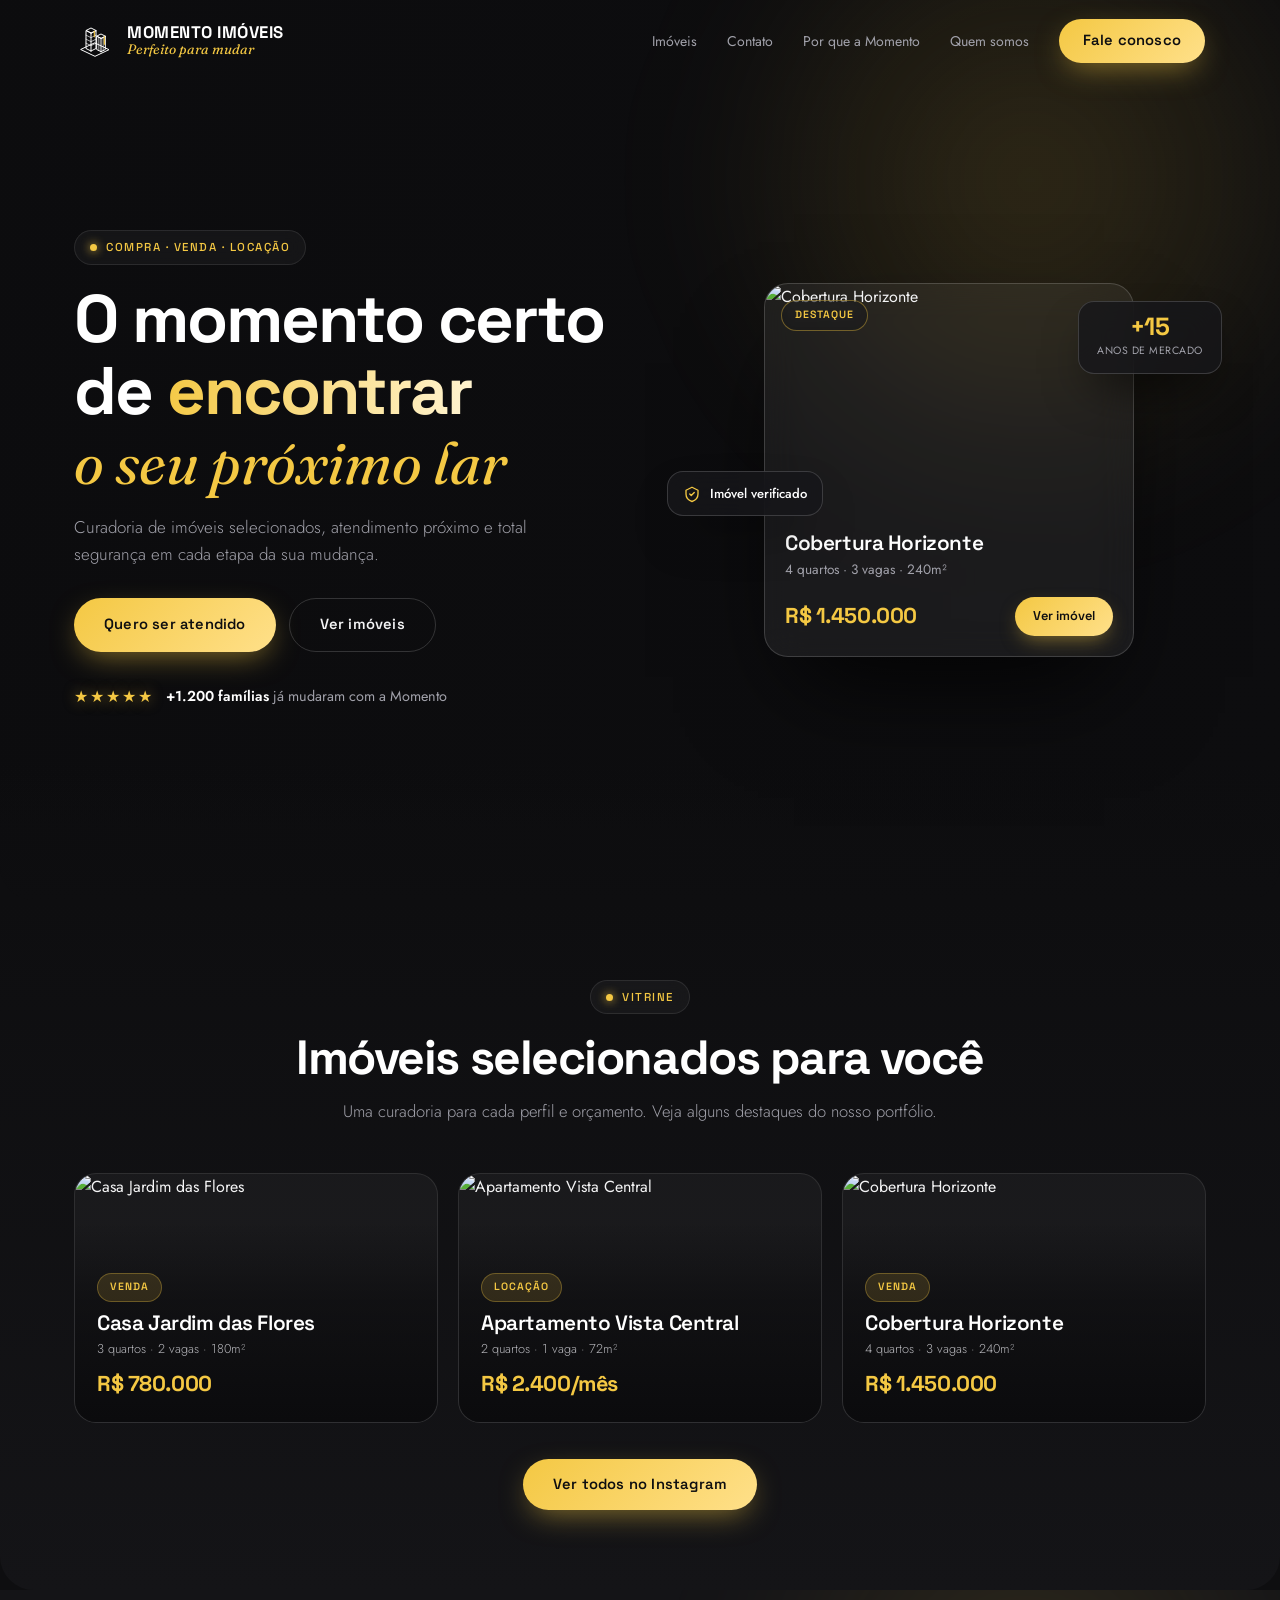
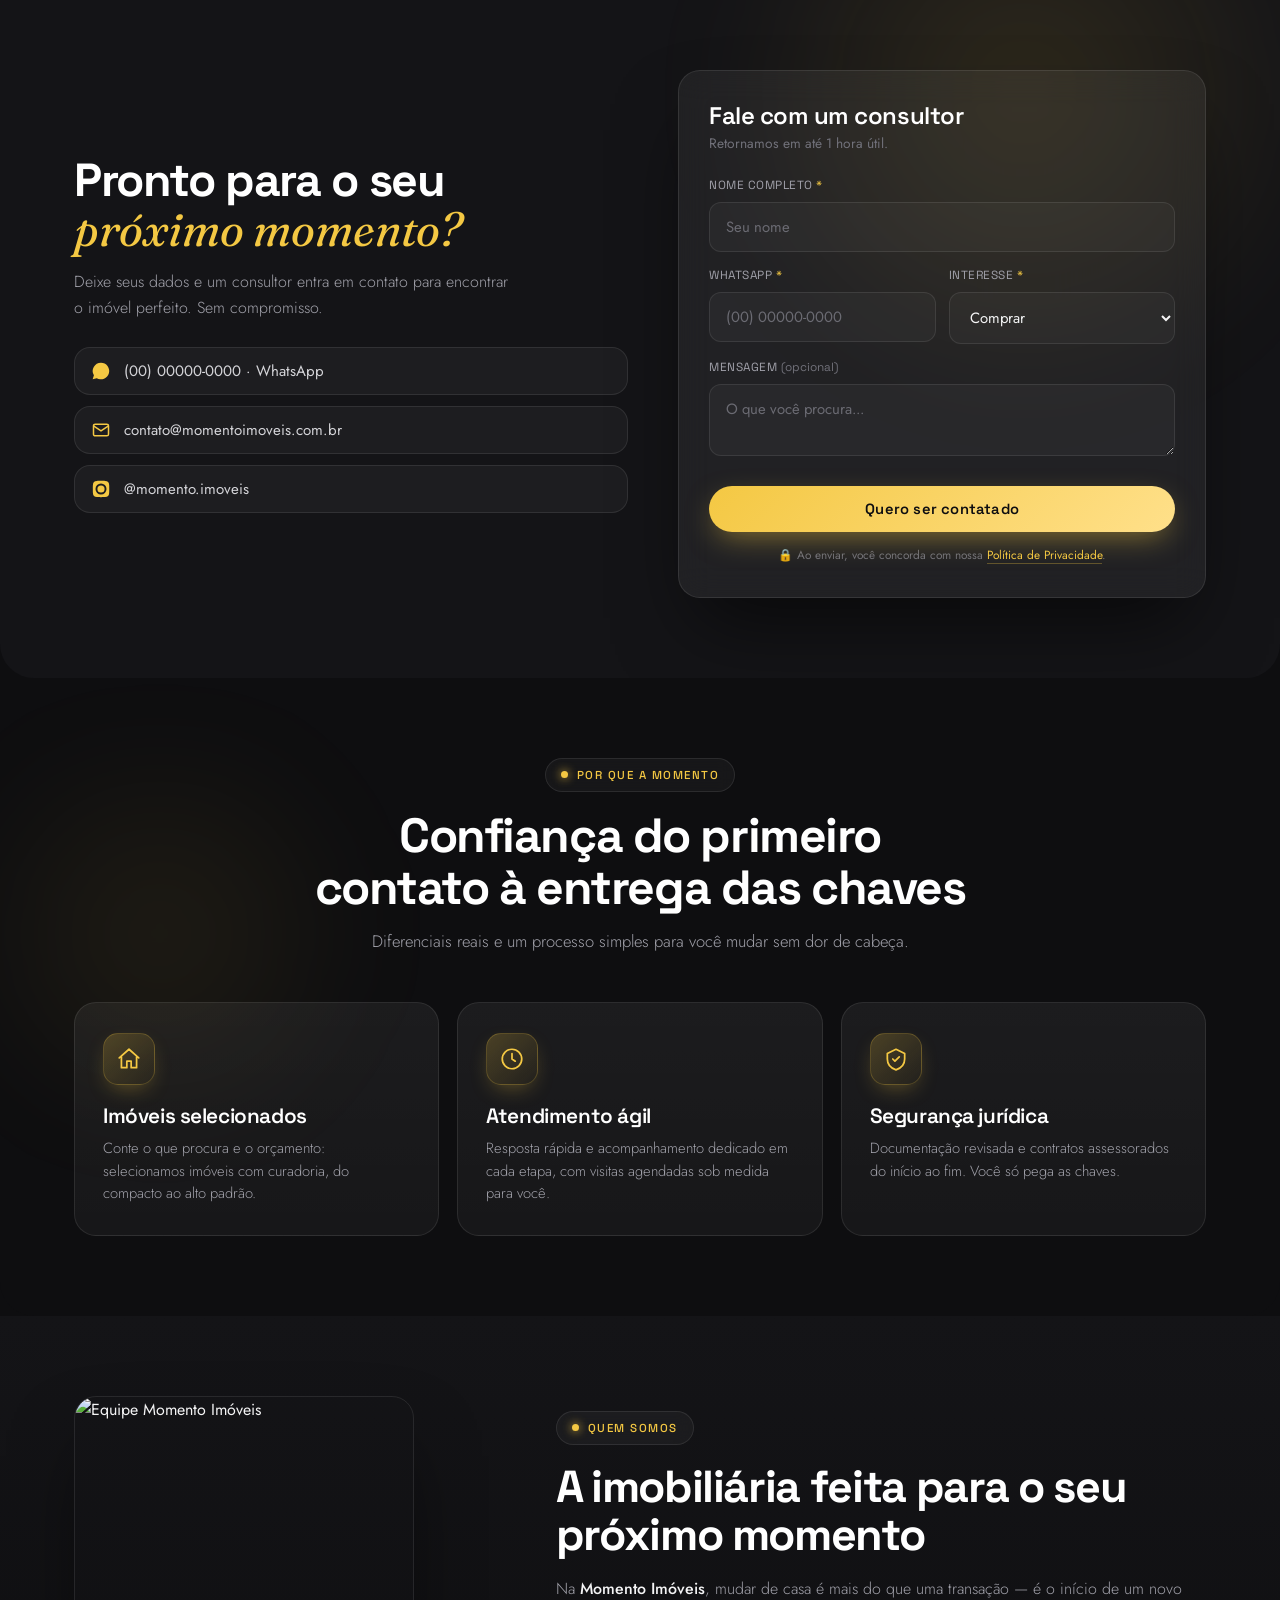
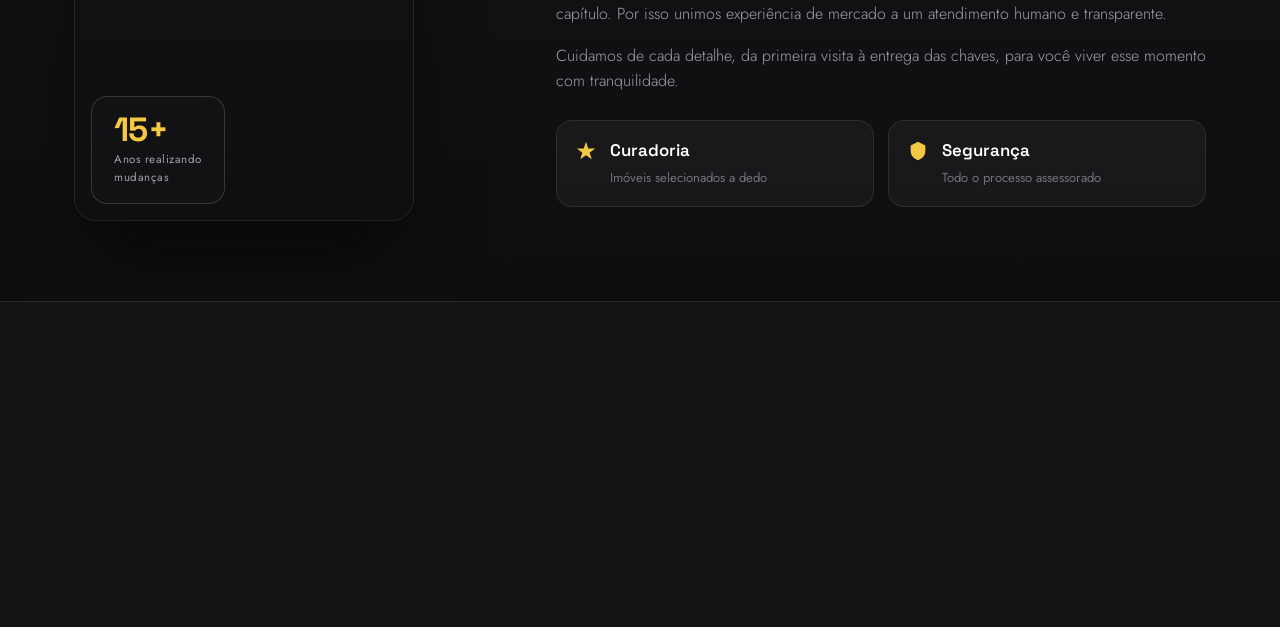
==== commit ea88e681: "Add files via upload" ====
--- a/index.html
+++ b/index.html
@@ -9,21 +9,15 @@
 <link rel="apple-touch-icon" href="favicon.svg">
 <link rel="preconnect" href="https://fonts.googleapis.com">
 <link rel="preconnect" href="https://fonts.gstatic.com" crossorigin>
-<link href="https://fonts.googleapis.com/css2?family=Dancing+Script:wght@600&family=Jost:wght@300;400;500;600;700&family=Space+Grotesk:wght@400;500;600;700&display=swap" rel="stylesheet">
+<link rel="preconnect" href="https://images.unsplash.com">
+<link href="https://fonts.googleapis.com/css2?family=Fraunces:ital,wght@1,400;1,500&family=Jost:wght@300;400;500;600&family=Space+Grotesk:wght@500;600;700&display=swap" rel="stylesheet">
+<link rel="preload" as="image" href="https://images.unsplash.com/photo-1600607687939-ce8a6c25118c?auto=format&fit=crop&w=1600&q=80">
 <link rel="stylesheet" href="styles.css">
 </head>
 <body>
 
 <!-- SPRITE: ícones definidos uma vez, reutilizados via <use> -->
 <svg width="0" height="0" style="position:absolute" aria-hidden="true">
-  <symbol id="logo" viewBox="0 0 100 100" fill="none">
-    <path d="M20 86 L8 60 L50 8 L92 60 L80 86 Z" stroke="#fff" stroke-width="2.5"/>
-    <rect x="30" y="34" width="16" height="44" stroke="#fff" stroke-width="2"/>
-    <path d="M30 40h16M30 47h16M30 54h16M30 61h16" stroke="#fff" stroke-width="1.5"/>
-    <rect x="50" y="50" width="14" height="28" stroke="#fff" stroke-width="2"/>
-    <rect x="40" y="22" width="7" height="20" fill="#efc54a"/>
-    <rect x="56" y="42" width="6" height="20" fill="#efc54a"/>
-  </symbol>
   <symbol id="ic-wa" viewBox="0 0 24 24"><path fill="currentColor" d="M12 2a10 10 0 00-8.5 15.2L2 22l4.9-1.3A10 10 0 1012 2z"/></symbol>
   <symbol id="ic-ig" viewBox="0 0 24 24"><path fill="currentColor" d="M12 2.2c3.2 0 3.6 0 4.9.1 3.3.1 4.8 1.7 4.9 4.9.1 1.3.1 1.6.1 4.8s0 3.6-.1 4.8c-.1 3.2-1.6 4.8-4.9 4.9-1.3.1-1.6.1-4.9.1s-3.6 0-4.8-.1c-3.3-.1-4.8-1.7-4.9-4.9C2.2 15.6 2.2 15.2 2.2 12s0-3.6.1-4.9C2.4 3.9 3.9 2.4 7.1 2.3 8.4 2.2 8.8 2.2 12 2.2zm0 3.2A6.6 6.6 0 1018.6 12 6.6 6.6 0 0012 5.4zm0 10.9A4.3 4.3 0 1116.3 12 4.3 4.3 0 0112 16.3zm6.8-11.2a1.5 1.5 0 11-1.5-1.5 1.5 1.5 0 011.5 1.5z"/></symbol>
   <symbol id="ic-mail" viewBox="0 0 24 24" fill="none"><rect x="3" y="5" width="18" height="14" rx="2" stroke="currentColor" stroke-width="1.8"/><path d="M3 7l9 6 9-6" stroke="currentColor" stroke-width="1.8"/></symbol>
@@ -34,7 +28,7 @@
 <header id="header">
   <div class="wrap nav">
     <a href="#topo" class="brand">
-      <svg class="logo-mark" aria-hidden="true"><use href="#logo"/></svg>
+      <img class="logo-mark" src="logo.svg" alt="Momento Imóveis" width="42" height="42">
       <span class="brand-text"><span class="name">MOMENTO IMÓVEIS</span><span class="tag">Perfeito para mudar</span></span>
     </a>
     <nav class="nav-links" id="navLinks">
@@ -69,7 +63,7 @@
     <div class="hero-visual reveal">
       <div class="hcard">
         <span class="hcard-tag">Destaque</span>
-        <img src="https://images.unsplash.com/photo-1512917774080-9991f1c4c750?auto=format&fit=crop&w=700&q=80" alt="Cobertura Horizonte">
+        <img src="https://images.unsplash.com/photo-1512917774080-9991f1c4c750?auto=format&fit=crop&w=700&q=80" alt="Cobertura Horizonte" width="700" height="466" decoding="async" fetchpriority="high">
         <div class="hcard-body">
           <h3>Cobertura Horizonte</h3>
           <div class="hcard-meta">4 quartos · 3 vagas · 240m²</div>
@@ -98,15 +92,15 @@
     </div>
     <div class="grid">
       <div class="prop reveal">
-        <img src="https://images.unsplash.com/photo-1568605114967-8130f3a36994?auto=format&fit=crop&w=700&q=80" alt="Casa Jardim das Flores">
+        <img src="https://images.unsplash.com/photo-1568605114967-8130f3a36994?auto=format&fit=crop&w=700&q=80" alt="Casa Jardim das Flores" width="700" height="466" loading="lazy" decoding="async">
         <div class="info"><span class="tagp">Venda</span><h3>Casa Jardim das Flores</h3><div class="meta">3 quartos · 2 vagas · 180m²</div><div class="price">R$ 780.000</div></div>
       </div>
       <div class="prop reveal">
-        <img src="https://images.unsplash.com/photo-1545324418-cc1a3fa10c00?auto=format&fit=crop&w=700&q=80" alt="Apartamento Vista Central">
+        <img src="https://images.unsplash.com/photo-1545324418-cc1a3fa10c00?auto=format&fit=crop&w=700&q=80" alt="Apartamento Vista Central" width="700" height="466" loading="lazy" decoding="async">
         <div class="info"><span class="tagp">Locação</span><h3>Apartamento Vista Central</h3><div class="meta">2 quartos · 1 vaga · 72m²</div><div class="price">R$ 2.400/mês</div></div>
       </div>
       <div class="prop reveal">
-        <img src="https://images.unsplash.com/photo-1512917774080-9991f1c4c750?auto=format&fit=crop&w=700&q=80" alt="Cobertura Horizonte">
+        <img src="https://images.unsplash.com/photo-1512917774080-9991f1c4c750?auto=format&fit=crop&w=700&q=80" alt="Cobertura Horizonte" width="700" height="466" loading="lazy" decoding="async">
         <div class="info"><span class="tagp">Venda</span><h3>Cobertura Horizonte</h3><div class="meta">4 quartos · 3 vagas · 240m²</div><div class="price">R$ 1.450.000</div></div>
       </div>
     </div>
@@ -131,14 +125,14 @@
     <form class="reveal" id="leadForm">
       <h3>Fale com um consultor</h3>
       <p class="sub">Retornamos em até 1 hora útil.</p>
-      <div class="field"><label for="nome">Nome completo</label><input id="nome" type="text" placeholder="Seu nome" required></div>
+      <div class="field"><label for="nome">Nome completo <span class="req">*</span></label><input id="nome" name="nome" type="text" placeholder="Seu nome" autocomplete="name" required></div>
       <div class="row2">
-        <div class="field"><label for="tel">WhatsApp</label><input id="tel" type="tel" placeholder="(00) 00000-0000" required></div>
-        <div class="field"><label for="interesse">Interesse</label>
-          <select id="interesse"><option>Comprar</option><option>Alugar</option><option>Vender/anunciar</option><option>Dúvidas</option></select>
-        </div>
-      </div>
-      <div class="field"><label for="msg">Mensagem (opcional)</label><textarea id="msg" rows="2" placeholder="O que você procura..."></textarea></div>
+        <div class="field"><label for="tel">WhatsApp <span class="req">*</span></label><input id="tel" name="tel" type="tel" inputmode="numeric" autocomplete="tel" placeholder="(00) 00000-0000" maxlength="16" pattern="\(\d{2}\)\s\d{4,5}-\d{4}" title="Informe um telefone válido com DDD" required></div>
+        <div class="field"><label for="interesse">Interesse <span class="req">*</span></label>
+          <select id="interesse" name="interesse" required><option>Comprar</option><option>Alugar</option><option>Vender/anunciar</option><option>Dúvidas</option></select>
+        </div>
+      </div>
+      <div class="field"><label for="msg">Mensagem <span class="opt">(opcional)</span></label><textarea id="msg" name="msg" rows="2" placeholder="O que você procura..."></textarea></div>
       <button type="submit" class="btn">Quero ser contatado</button>
       <p class="privacy">🔒 Ao enviar, você concorda com nossa <a href="#" data-modal="modalPrivacidade">Política de Privacidade</a>.</p>
     </form>
@@ -177,7 +171,7 @@
 <section id="sobre">
   <div class="wrap about-grid">
     <div class="about-img reveal">
-      <img src="https://images.unsplash.com/photo-1582407947304-fd86f028f716?auto=format&fit=crop&w=900&q=80" alt="Equipe Momento Imóveis">
+      <img src="https://images.unsplash.com/photo-1582407947304-fd86f028f716?auto=format&fit=crop&w=900&q=80" alt="Equipe Momento Imóveis" width="900" height="810" loading="lazy" decoding="async">
       <div class="badge"><div class="num">15+</div><div class="lbl">Anos realizando<br>mudanças</div></div>
     </div>
     <div class="about-text reveal">
@@ -199,7 +193,7 @@
     <div class="foot-grid">
       <div class="foot-brand">
         <div class="brand">
-          <svg class="logo-mark" aria-hidden="true"><use href="#logo"/></svg>
+          <img class="logo-mark" src="logo.svg" alt="Momento Imóveis" width="42" height="42">
           <span class="brand-text"><span class="name">MOMENTO IMÓVEIS</span><span class="tag">Perfeito para mudar</span></span>
         </div>
         <p>A imobiliária que cuida de cada detalhe da sua mudança, com atendimento humano e total segurança.</p>
--- a/styles.css
+++ b/styles.css
@@ -18,13 +18,22 @@
 }
 *{margin:0;padding:0;box-sizing:border-box}
 html{scroll-behavior:smooth}
-body{font-family:'Jost',sans-serif;color:var(--text);background:var(--bg);line-height:1.6;overflow-x:hidden;-webkit-font-smoothing:antialiased}
+body{font-family:'Jost',sans-serif;color:var(--text);background:var(--bg);line-height:1.6;overflow-x:hidden;-webkit-font-smoothing:antialiased;-moz-osx-font-smoothing:grayscale;text-rendering:optimizeLegibility}
+img{max-width:100%;display:block}
+:focus-visible{outline:2px solid var(--gold);outline-offset:3px;border-radius:4px}
+html{scrollbar-color:#3a3a40 transparent}
+::-webkit-scrollbar{width:11px;height:11px}
+::-webkit-scrollbar-thumb{background:#34343a;border:3px solid var(--bg);border-radius:10px}
+::-webkit-scrollbar-thumb:hover{background:#45454d}
+footer{content-visibility:auto;contain-intrinsic-size:auto 420px}
 h1,h2,h3,h4{font-family:'Space Grotesk',sans-serif;font-weight:600;line-height:1.08;letter-spacing:-.02em}
-.script{font-family:'Dancing Script',cursive;color:var(--gold);font-weight:600}
+.script{font-family:'Fraunces',serif;font-style:italic;font-weight:400;letter-spacing:0;color:var(--gold)}
 .wrap{max-width:var(--max);margin:0 auto;padding:0 24px}
 a{text-decoration:none;color:inherit}
 ::selection{background:var(--gold);color:#0e0e10}
-.grad-text{background:linear-gradient(100deg,var(--gold) 0%,var(--gold-2) 50%,var(--gold) 100%);-webkit-background-clip:text;background-clip:text;color:transparent}
+.grad-text{background:linear-gradient(100deg,var(--gold) 0%,#fff3cf 50%,var(--gold) 100%);background-size:200% auto;-webkit-background-clip:text;background-clip:text;color:transparent;animation:shimmer 6s linear infinite}
+@keyframes shimmer{to{background-position:-200% center}}
+@media(prefers-reduced-motion:reduce){.grad-text{animation:none}}
 
 /* PILL / EYEBROW */
 .eyebrow{display:inline-flex;align-items:center;gap:9px;color:var(--gold);font-family:'Space Grotesk',sans-serif;font-size:.72rem;letter-spacing:1.5px;text-transform:uppercase;font-weight:500;margin-bottom:18px;padding:7px 15px;border:1px solid var(--stroke);border-radius:50px;background:var(--surface);backdrop-filter:blur(8px)}
@@ -46,11 +55,12 @@
 header.scrolled .nav{background:rgba(20,20,23,.72);backdrop-filter:blur(18px);-webkit-backdrop-filter:blur(18px);border:1px solid var(--stroke);border-radius:50px;padding:8px 8px 8px 20px;box-shadow:0 10px 40px rgba(0,0,0,.4)}
 .nav{display:flex;align-items:center;justify-content:space-between;transition:all .4s;border:1px solid transparent}
 .brand{display:flex;align-items:center;gap:12px}
+.logo-mark{object-fit:contain}
 .brand .logo-mark{width:40px;height:40px;transition:transform .4s}
 .brand:hover .logo-mark{transform:rotate(-4deg) scale(1.06)}
 .brand-text{display:flex;flex-direction:column;line-height:1}
 .brand-text .name{font-family:'Space Grotesk',sans-serif;color:#fff;font-size:1.05rem;font-weight:700;letter-spacing:.5px}
-.brand-text .tag{font-family:'Dancing Script',cursive;color:var(--gold);font-size:.9rem;margin-top:1px}
+.brand-text .tag{font-family:'Fraunces',serif;font-style:italic;color:var(--gold);font-size:.86rem;margin-top:2px}
 .nav-links{display:flex;gap:30px;align-items:center}
 .nav-links a:not(.btn){color:var(--muted);font-size:.88rem;font-weight:400;position:relative;transition:color .25s}
 .nav-links a:not(.btn):hover{color:var(--text)}
@@ -65,7 +75,7 @@
 .hero-grid{position:relative;z-index:2;display:grid;grid-template-columns:1.05fr .95fr;gap:48px;align-items:center;width:100%;padding:110px 24px 70px;max-width:var(--max);margin:0 auto}
 .hero-content{max-width:600px}
 .hero h1{font-size:clamp(2.4rem,5.4vw,4.2rem);color:#fff;margin-bottom:6px;font-weight:700;letter-spacing:-.03em}
-.hero h1 .script{display:block;font-size:clamp(1.7rem,4vw,2.6rem);letter-spacing:0;font-weight:600}
+.hero h1 .script{display:block;font-size:clamp(2.1rem,4.9vw,3.7rem);letter-spacing:0;line-height:1.05;margin-top:4px}
 .hero p{font-size:1.06rem;font-weight:300;color:var(--muted);margin:20px 0 30px;max-width:480px}
 .hero-cta{display:flex;gap:13px;flex-wrap:wrap}
 .hero-trust{display:flex;align-items:center;gap:12px;margin-top:32px;flex-wrap:wrap}
@@ -89,10 +99,11 @@
 .hfloat-1{top:18px;right:-16px;padding:13px 18px;text-align:center;animation:floaty 6.5s ease-in-out infinite .9s}
 .hfloat-1 .num{font-family:'Space Grotesk',sans-serif;color:var(--gold);font-size:1.55rem;font-weight:700;line-height:1;letter-spacing:-.02em}
 .hfloat-1 .lbl{color:var(--muted);font-size:.66rem;text-transform:uppercase;letter-spacing:.5px;margin-top:3px}
-.hfloat-2{bottom:26px;left:-24px;display:flex;align-items:center;gap:9px;padding:12px 16px;color:#fff;font-size:.83rem;font-weight:500;animation:floaty 6.5s ease-in-out infinite .45s}
+.hfloat-2{top:188px;left:-24px;display:flex;align-items:center;gap:9px;padding:11px 15px;color:#fff;font-size:.82rem;font-weight:500;animation:floaty 6.5s ease-in-out infinite .45s}
 .hfloat-2 svg{color:var(--gold);flex-shrink:0}
+.hcard,.hfloat{will-change:transform}
 @keyframes floaty{0%,100%{transform:translateY(0)}50%{transform:translateY(-14px)}}
-@keyframes pulse{0%,100%{opacity:.85;transform:scale(1)}50%{opacity:1;transform:scale(1.08)}}
+@keyframes pulse{0%,100%{opacity:.7}50%{opacity:1}}
 @media(prefers-reduced-motion:reduce){.hcard,.hfloat,.hero::before{animation:none}}
 
 /* SECTION BASE */
@@ -104,6 +115,8 @@
 
 /* GALERIA */
 .gallery{background:linear-gradient(var(--bg),var(--bg-2))}
+.gallery .sec-head{max-width:none}
+.gallery .sec-head h2{white-space:nowrap}
 .gallery .grid{display:grid;grid-template-columns:repeat(3,1fr);gap:20px}
 .prop{position:relative;border-radius:var(--r);overflow:hidden;cursor:pointer;border:1px solid var(--stroke);background:var(--surface);transition:transform .4s,box-shadow .4s,border-color .4s}
 .prop:hover{transform:translateY(-7px);border-color:rgba(244,200,67,.35);box-shadow:0 30px 60px -20px rgba(0,0,0,.7)}
@@ -132,6 +145,10 @@
 form .sub{color:var(--muted-2);font-size:.86rem;margin-bottom:22px}
 .field{margin-bottom:14px}
 .field label{display:block;font-family:'Space Grotesk',sans-serif;font-size:.74rem;color:var(--muted);margin-bottom:7px;letter-spacing:.5px;text-transform:uppercase}
+.field label .req{color:var(--gold)}
+.field label .opt{color:var(--muted-2);text-transform:none;letter-spacing:0}
+.field input:invalid:not(:placeholder-shown){border-color:#e2536b}
+.field input:valid:not(:placeholder-shown){border-color:rgba(244,200,67,.45)}
 .field input,.field select,.field textarea{width:100%;padding:13px 16px;border:1px solid var(--stroke);border-radius:12px;font-family:'Jost',sans-serif;font-size:.93rem;color:var(--text);background:rgba(255,255,255,.03);transition:border .25s,box-shadow .25s,background .25s}
 .field input::placeholder,.field textarea::placeholder{color:#6b6b73}
 .field select option{background:#1a1a1e;color:var(--text)}
@@ -158,9 +175,9 @@
 
 /* QUEM SOMOS */
 #sobre{background:linear-gradient(var(--bg-2),var(--bg))}
-.about-grid{display:grid;grid-template-columns:1fr 1.05fr;gap:54px;align-items:center}
-.about-img{position:relative;border-radius:var(--r);overflow:hidden;border:1px solid var(--stroke);box-shadow:0 40px 80px -20px rgba(0,0,0,.6)}
-.about-img img{width:100%;display:block;aspect-ratio:4/3.6;object-fit:cover;transition:transform .8s}
+.about-grid{display:grid;grid-template-columns:.8fr 1.2fr;gap:48px;align-items:center}
+.about-img{position:relative;max-width:340px;border-radius:var(--r);overflow:hidden;border:1px solid var(--stroke);box-shadow:0 40px 80px -20px rgba(0,0,0,.6)}
+.about-img img{width:100%;height:auto;display:block;aspect-ratio:4/5;object-fit:cover;transition:transform .8s}
 .about-img:hover img{transform:scale(1.05)}
 .about-img .badge{position:absolute;bottom:16px;left:16px;background:rgba(20,20,23,.7);backdrop-filter:blur(14px);color:#fff;padding:16px 22px;border-radius:var(--r-sm);text-align:left;border:1px solid var(--stroke-strong)}
 .about-img .badge .num{font-family:'Space Grotesk',sans-serif;font-size:2.1rem;color:var(--gold);font-weight:700;line-height:1;letter-spacing:-.02em}
@@ -194,6 +211,21 @@
 .foot-by a{color:var(--muted);font-weight:500;transition:color .2s}
 .foot-by a:hover{color:#fff}
 .foot-by .dot{color:#e23636}
+
+/* PÁGINA OBRIGADO */
+.thanks{min-height:100vh;display:flex;align-items:center;justify-content:center;padding:24px;position:relative;overflow:hidden}
+.thanks::before{content:'';position:absolute;top:-20%;left:50%;transform:translateX(-50%);width:70%;height:70%;background:radial-gradient(circle,rgba(244,200,67,.16),transparent 65%);filter:blur(60px);pointer-events:none;animation:pulse 9s ease-in-out infinite}
+.thanks-card{position:relative;z-index:2;max-width:520px;width:100%;text-align:center;background:var(--surface-2);border:1px solid var(--stroke-strong);border-radius:28px;padding:48px 40px;backdrop-filter:blur(16px);box-shadow:0 50px 100px -30px rgba(0,0,0,.7)}
+.thanks-check{width:84px;height:84px;margin:0 auto 26px;border-radius:50%;background:linear-gradient(135deg,rgba(244,200,67,.2),rgba(244,200,67,.05));border:1px solid rgba(244,200,67,.35);display:flex;align-items:center;justify-content:center;box-shadow:0 0 0 8px rgba(244,200,67,.06)}
+.thanks-check svg{color:var(--gold)}
+.thanks-card h1{font-family:'Space Grotesk',sans-serif;font-size:clamp(2rem,5vw,2.8rem);color:#fff;font-weight:700;letter-spacing:-.03em;margin-bottom:12px}
+.thanks-card h1 .script{display:block;font-size:1.5rem}
+.thanks-card p{color:var(--muted);font-weight:300;margin-bottom:28px;line-height:1.7}
+.thanks-card .actions{display:flex;gap:12px;justify-content:center;flex-wrap:wrap}
+.thanks-brand{display:flex;align-items:center;justify-content:center;gap:11px;margin-bottom:30px}
+.thanks-brand .logo-mark{width:40px;height:40px}
+.thanks-brand .name{font-family:'Space Grotesk',sans-serif;color:#fff;font-size:1rem;font-weight:700;letter-spacing:.5px}
+.thanks-brand .tag{font-family:'Fraunces',serif;font-style:italic;color:var(--gold);font-size:.82rem}
 
 /* REVEAL */
 .reveal{opacity:0;transform:translateY(30px);transition:opacity .8s,transform .8s}
@@ -243,6 +275,7 @@
 }
 @media(max-width:520px){
   .hero,.gallery,.lead,.why,#sobre{border-radius:0 0 26px 26px}
+  .gallery .sec-head h2{white-space:normal}
   section{padding:54px 0}
   .row2{grid-template-columns:1fr}
   form{padding:28px 22px}
